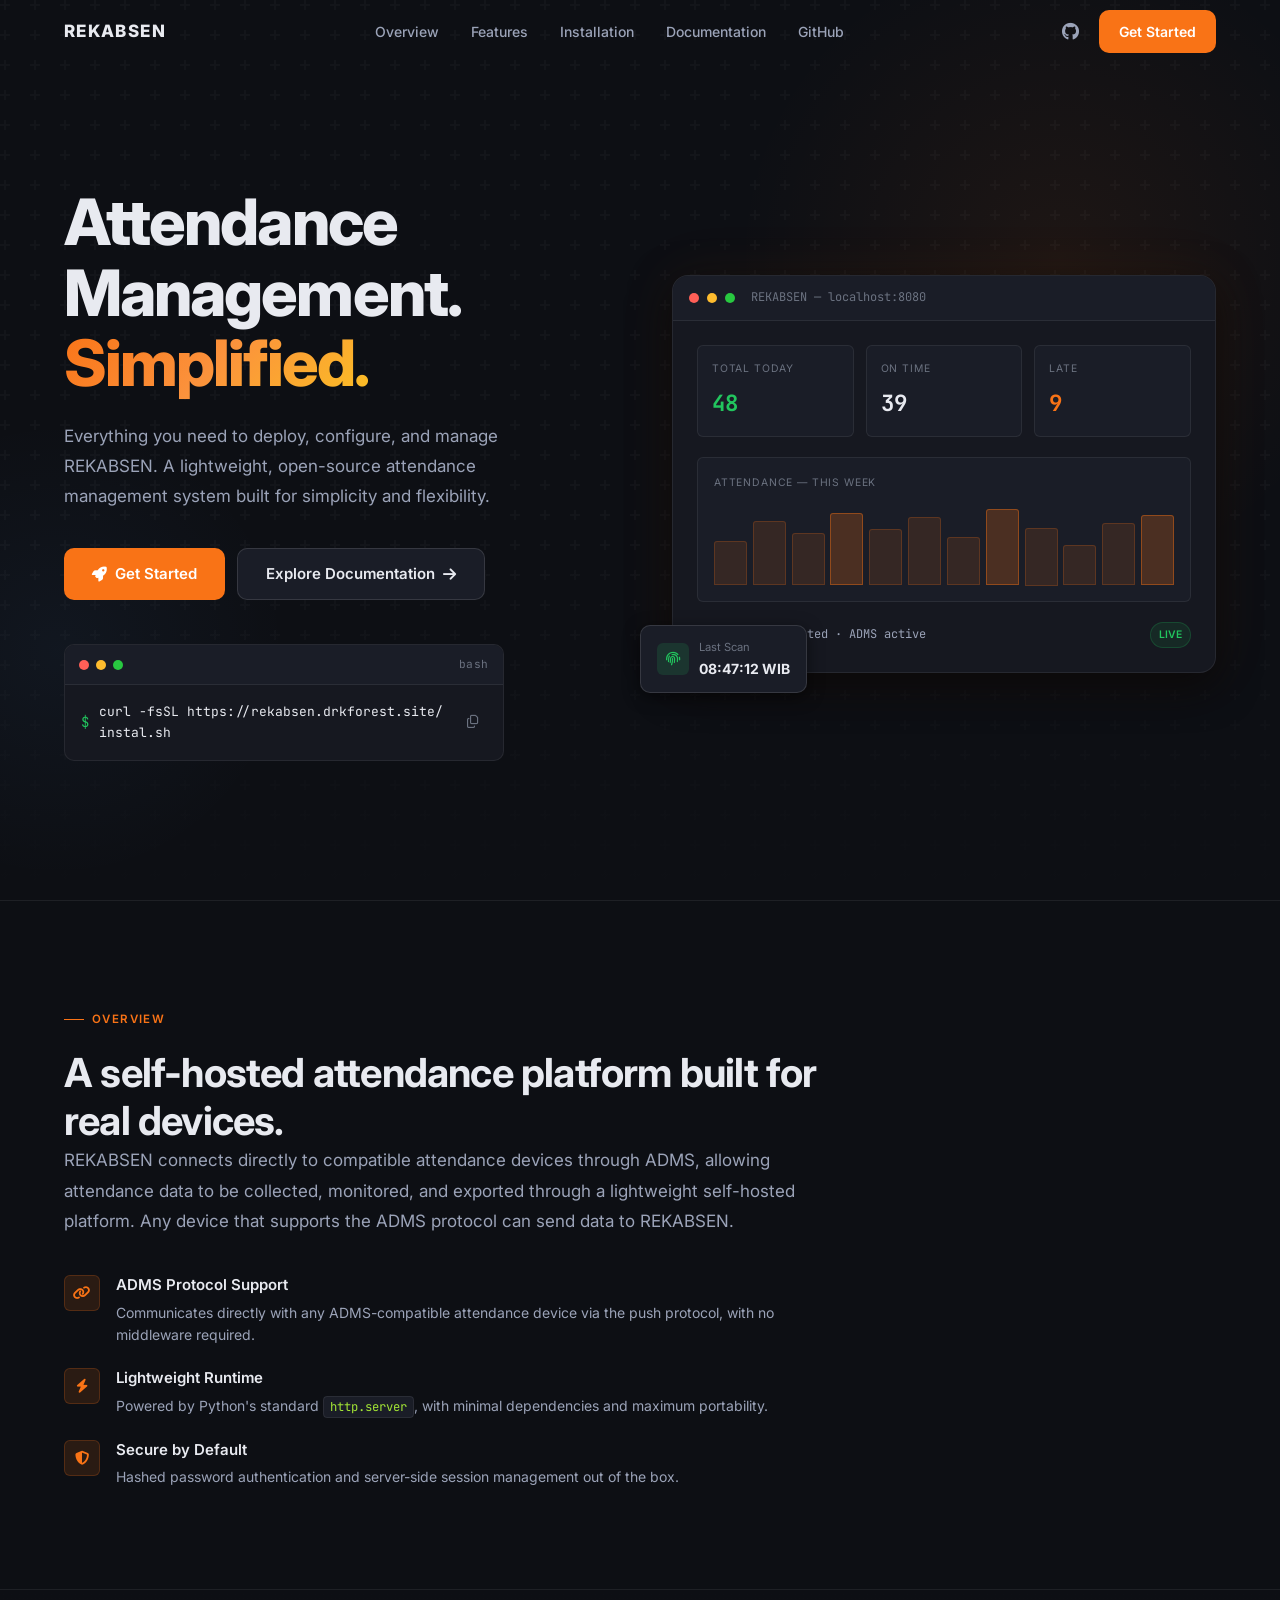
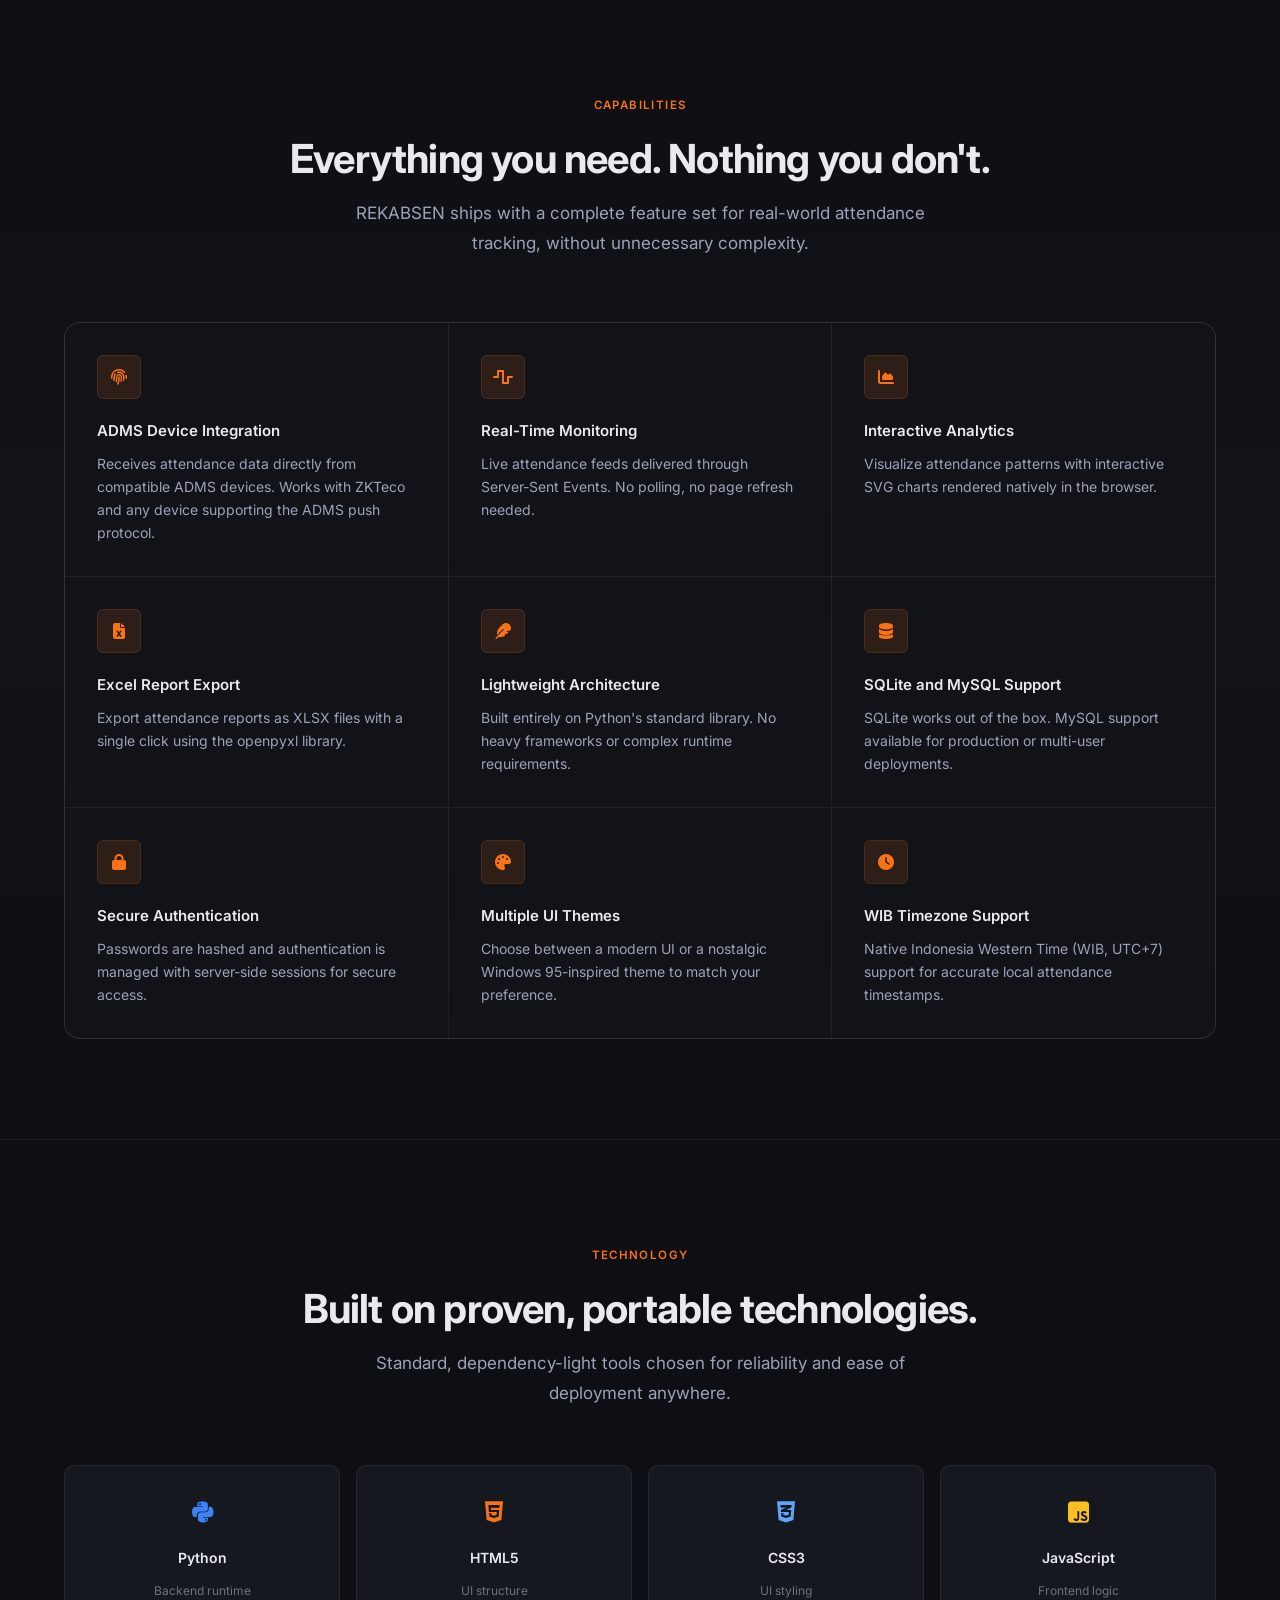
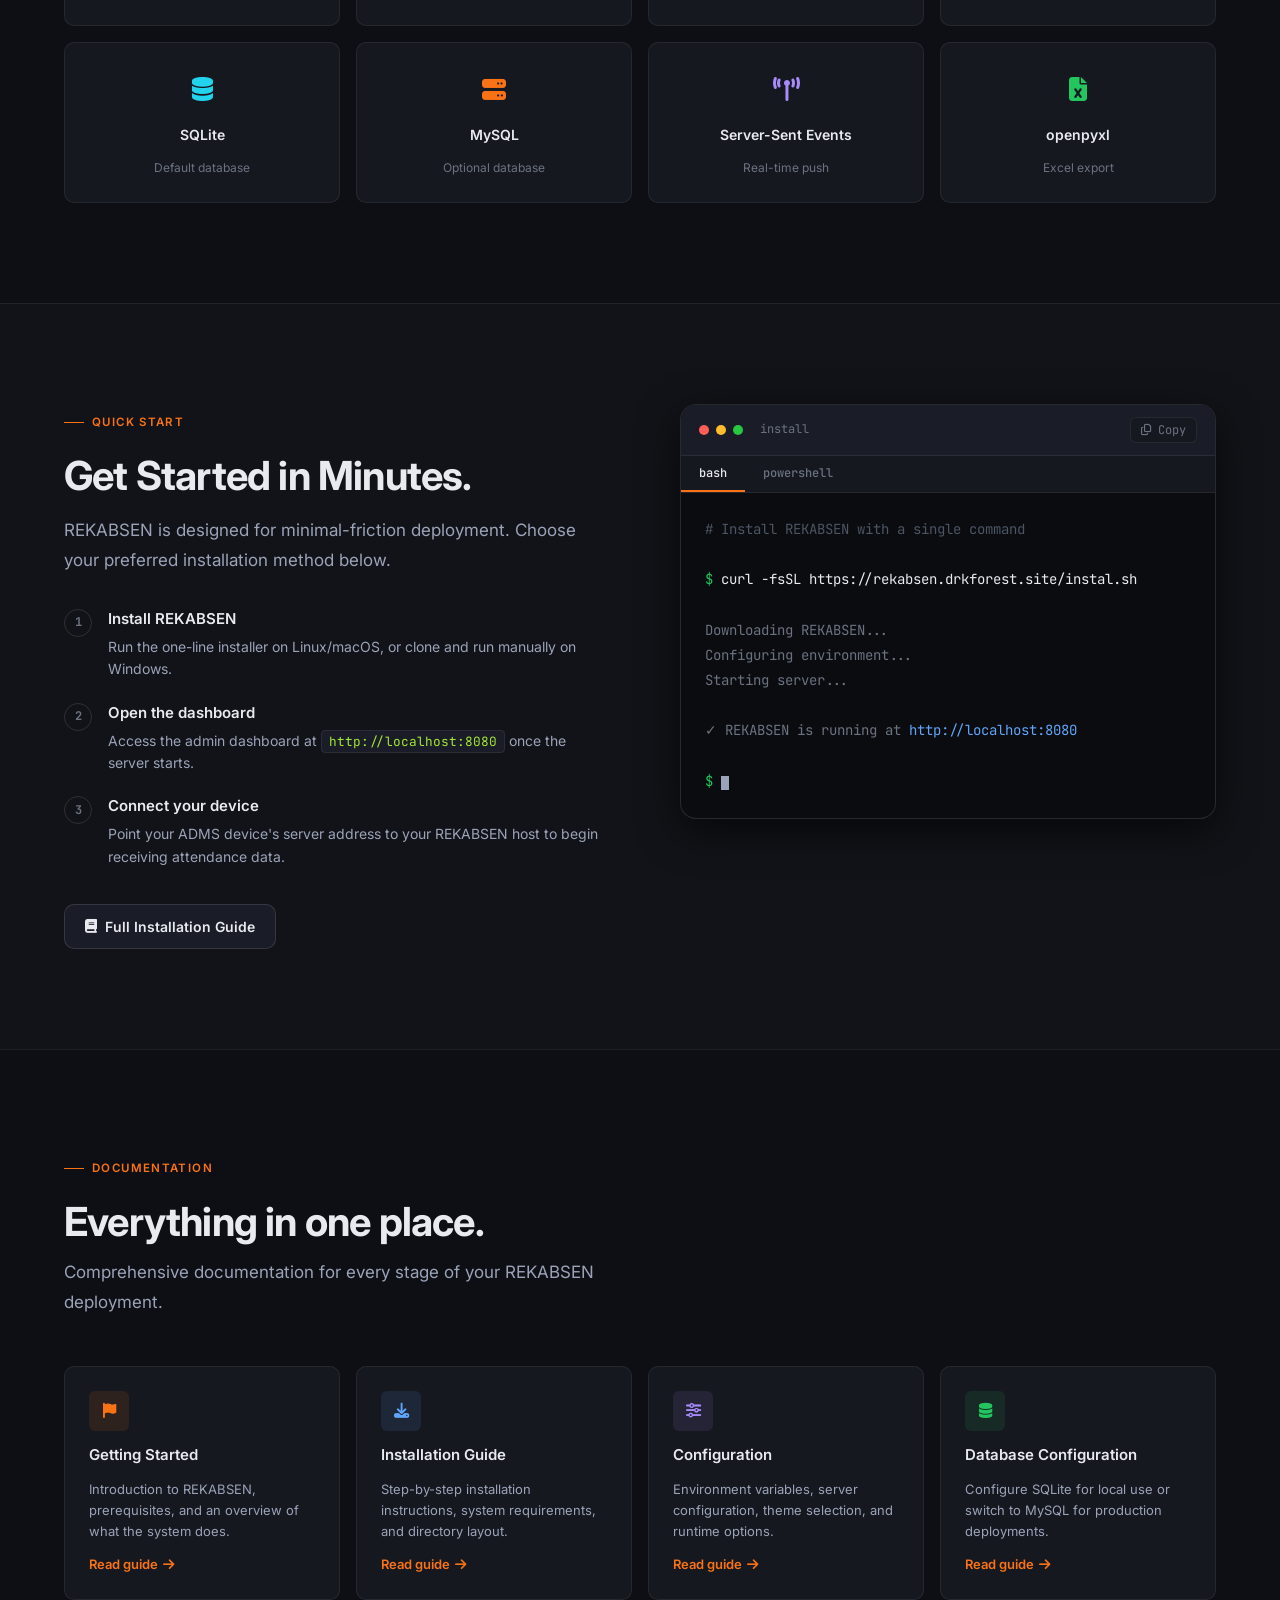
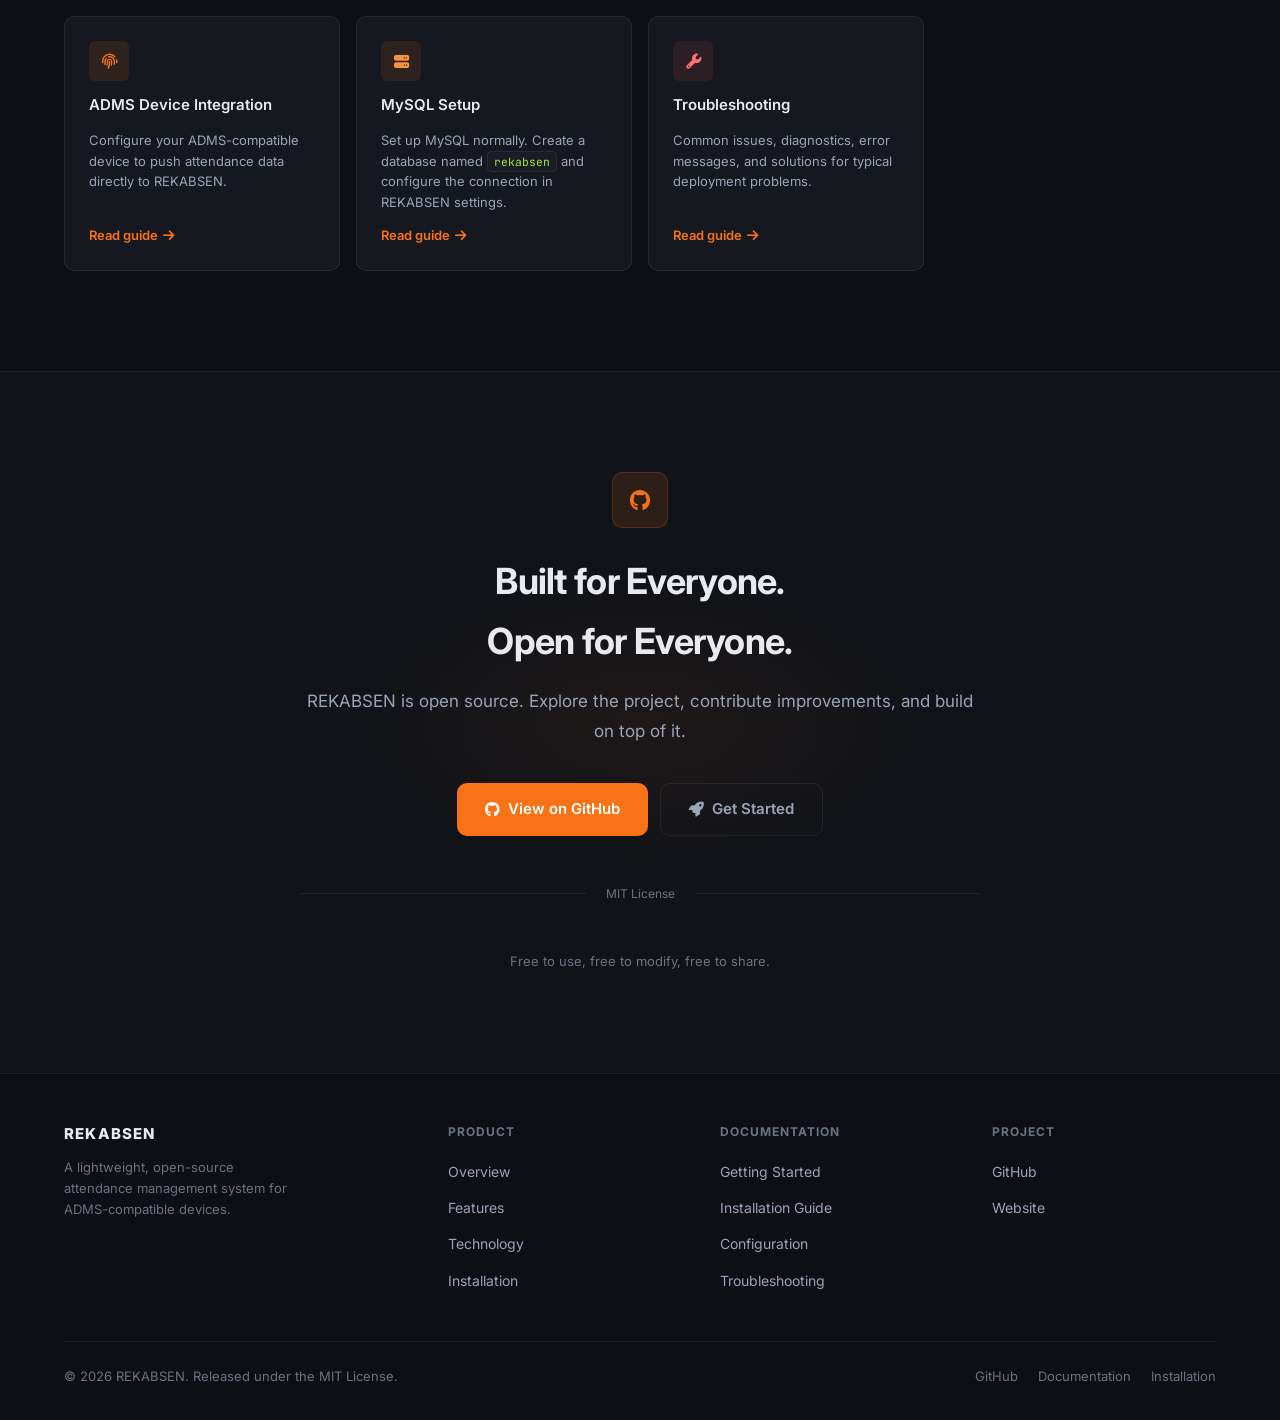
==== app/app.html @ 1266cd35 "Initial Commit Rekabsen web page" ====
<!DOCTYPE html>
<html lang="en" data-theme="dark">

<head>
  <meta charset="UTF-8" />
  <meta name="viewport" content="width=device-width, initial-scale=1.0" />
  <meta name="description"
    content="REKABSEN — A lightweight, open-source attendance management system for ADMS-compatible devices. Real-time monitoring, Excel export, and SQLite support." />
  <meta name="keywords" content="REKABSEN, attendance management, ZKTeco, ADMS, open source, fingerprint attendance" />
  <meta property="og:title" content="REKABSEN — Attendance Management. Simplified." />
  <meta property="og:description"
    content="A lightweight, open-source attendance management system for ADMS-compatible devices." />
  <meta property="og:type" content="website" />
  <title>REKABSEN — Attendance Management. Simplified.</title>

  <!-- Font Awesome -->
  <link rel="stylesheet" href="https://cdnjs.cloudflare.com/ajax/libs/font-awesome/6.7.2/css/all.min.css"
    crossorigin="anonymous" />

  <!-- Inter & JetBrains Mono fonts -->
  <link rel="preconnect" href="https://fonts.googleapis.com" />
  <link rel="preconnect" href="https://fonts.gstatic.com" crossorigin />
  <link
    href="https://fonts.googleapis.com/css2?family=Inter:wght@300;400;500;600;700;800;900&family=JetBrains+Mono:wght@400;500;600&display=swap"
    rel="stylesheet" />

  <!-- Stylesheet -->
  <link rel="stylesheet" href="css/style.css" />
</head>

<body>

  <!-- ============================================================
       NAVIGATION
       ============================================================ -->
  <nav class="nav" id="nav" role="navigation" aria-label="Main navigation">
    <div class="nav-inner">
      <a href="#" class="nav-brand" aria-label="REKABSEN Home">REKABSEN</a>

      <ul class="nav-links" role="list">
        <li><a class="nav-link" href="#overview">Overview</a></li>
        <li><a class="nav-link" href="#features">Features</a></li>
        <li><a class="nav-link" href="#installation">Installation</a></li>
        <li><a class="nav-link" href="#documentation">Documentation</a></li>
        <li><a class="nav-link" href="https://github.com/DrkF0rest/rekabsen-adms" target="_blank"
            rel="noopener noreferrer">GitHub</a></li>
      </ul>

      <div class="nav-actions">
        <a class="nav-github-icon" href="https://github.com/DrkF0rest/rekabsen-adms" target="_blank"
          rel="noopener noreferrer" aria-label="View on GitHub">
          <i class="fa-brands fa-github"></i>
        </a>
        <a href="#installation" class="btn btn-primary">Get Started</a>
        <button class="nav-toggle" id="navToggle" aria-label="Toggle menu" aria-expanded="false"
          aria-controls="navDrawer">
          <span></span><span></span><span></span>
        </button>
      </div>
    </div>
  </nav>

  <!-- Mobile drawer -->
  <div class="nav-drawer" id="navDrawer" role="dialog" aria-label="Mobile navigation">
    <a class="nav-link" href="#overview">Overview</a>
    <a class="nav-link" href="#features">Features</a>
    <a class="nav-link" href="#installation">Installation</a>
    <a class="nav-link" href="#documentation">Documentation</a>
    <a class="nav-link" href="https://github.com/DrkF0rest/rekabsen-adms" target="_blank"
      rel="noopener noreferrer">GitHub</a>
    <a href="#installation" class="btn btn-primary">Get Started</a>
  </div>

  <main>

    <!-- ============================================================
         HERO
         ============================================================ -->
    <section class="hero" id="hero" aria-labelledby="hero-title">
      <div class="hero-bg" aria-hidden="true"></div>
      <div class="hero-glow-1" aria-hidden="true"></div>
      <div class="hero-glow-2" aria-hidden="true"></div>

      <div class="hero-inner">
        <!-- Left: content -->
        <div class="hero-content">
          <h1 class="hero-title reveal" id="hero-title">
            Attendance Management.<br />
            <span>Simplified.</span>
          </h1>

          <p class="hero-desc reveal reveal-delay-1">
            Everything you need to deploy, configure, and manage REKABSEN.
            A lightweight, open-source attendance management system built for
            simplicity and flexibility.
          </p>

          <div class="hero-actions reveal reveal-delay-2">
            <a href="#installation" class="btn btn-primary btn-lg">
              <i class="fa-solid fa-rocket"></i>
              Get Started
            </a>
            <a href="#documentation" class="btn btn-secondary btn-lg">
              Explore Documentation
              <i class="fa-solid fa-arrow-right"></i>
            </a>
          </div>

          <div class="hero-terminal reveal reveal-delay-3" role="region" aria-label="Quick install command">
            <div class="hero-terminal-bar" aria-hidden="true">
              <span class="terminal-dot red"></span>
              <span class="terminal-dot amber"></span>
              <span class="terminal-dot green"></span>
              <span class="hero-terminal-label">bash</span>
            </div>
            <div class="hero-terminal-body">
              <span class="terminal-prompt" aria-hidden="true">$</span>
              <span class="terminal-cmd">curl -fsSL https://rekabsen.drkforest.site/instal.sh</span>
              <button class="terminal-copy-btn" id="heroCopyBtn" aria-label="Copy install command"
                data-copy="curl -fsSL https://rekabsen.drkforest.site/instal.sh">
                <i class="fa-regular fa-copy"></i>
              </button>
            </div>
          </div>
        </div>

        <!-- Right: mockup -->
        <div class="hero-visual reveal reveal-delay-2">
          <div class="hero-mockup" role="img" aria-label="REKABSEN dashboard preview">
            <div class="mockup-topbar">
              <span class="terminal-dot red"></span>
              <span class="terminal-dot amber"></span>
              <span class="terminal-dot green"></span>
              <span class="mockup-topbar-title">REKABSEN — localhost:8080</span>
            </div>
            <div class="mockup-body">
              <div class="mockup-stats">
                <div class="mockup-stat">
                  <div class="mockup-stat-label">Total Today</div>
                  <div class="mockup-stat-value green">48</div>
                </div>
                <div class="mockup-stat">
                  <div class="mockup-stat-label">On Time</div>
                  <div class="mockup-stat-value">39</div>
                </div>
                <div class="mockup-stat">
                  <div class="mockup-stat-label">Late</div>
                  <div class="mockup-stat-value amber">9</div>
                </div>
              </div>

              <div class="mockup-chart">
                <div class="mockup-chart-label">Attendance — This Week</div>
                <div class="mockup-bars" aria-hidden="true">
                  <div class="mockup-bar"></div>
                  <div class="mockup-bar"></div>
                  <div class="mockup-bar"></div>
                  <div class="mockup-bar"></div>
                  <div class="mockup-bar"></div>
                  <div class="mockup-bar"></div>
                  <div class="mockup-bar"></div>
                  <div class="mockup-bar"></div>
                  <div class="mockup-bar"></div>
                  <div class="mockup-bar"></div>
                  <div class="mockup-bar"></div>
                  <div class="mockup-bar"></div>
                </div>
              </div>

              <div class="mockup-status-row">
                <div class="mockup-status-dot" aria-hidden="true"></div>
                <span class="mockup-status-text">Device connected · ADMS active</span>
                <span class="mockup-status-badge">LIVE</span>
              </div>
            </div>
          </div>

          <!-- Floating card -->
          <div class="hero-floating-card" aria-hidden="true">
            <div class="floating-card-icon"><i class="fa-solid fa-fingerprint"></i></div>
            <div>
              <div class="floating-card-label">Last Scan</div>
              <div class="floating-card-value">08:47:12 WIB</div>
            </div>
          </div>
        </div>
      </div>
    </section>

    <!-- ============================================================
         OVERVIEW
         ============================================================ -->
    <section class="section-overview" id="overview" aria-labelledby="overview-heading">
      <div class="container">
        <div class="overview-inner">
          <div class="section-label reveal">Overview</div>
          <h2 class="section-heading reveal reveal-delay-1" id="overview-heading">
            A self-hosted attendance platform built for real devices.
          </h2>
          <p class="overview-desc reveal reveal-delay-2">
            REKABSEN connects directly to compatible attendance devices through ADMS,
            allowing attendance data to be collected, monitored, and exported through a
            lightweight self-hosted platform. Any device that supports the ADMS protocol
            can send data to REKABSEN.
          </p>

          <div class="overview-pillars">
            <div class="overview-pillar reveal reveal-delay-2">
              <div class="pillar-icon"><i class="fa-solid fa-link"></i></div>
              <div class="pillar-text">
                <h4>ADMS Protocol Support</h4>
                <p>Communicates directly with any ADMS-compatible attendance device via the push protocol, with no
                  middleware required.</p>
              </div>
            </div>
            <div class="overview-pillar reveal reveal-delay-3">
              <div class="pillar-icon"><i class="fa-solid fa-bolt"></i></div>
              <div class="pillar-text">
                <h4>Lightweight Runtime</h4>
                <p>Powered by Python's standard <code>http.server</code>, with minimal dependencies and maximum
                  portability.</p>
              </div>
            </div>
            <div class="overview-pillar reveal reveal-delay-4">
              <div class="pillar-icon"><i class="fa-solid fa-shield-halved"></i></div>
              <div class="pillar-text">
                <h4>Secure by Default</h4>
                <p>Hashed password authentication and server-side session management out of the box.</p>
              </div>
            </div>
          </div>
        </div>
      </div>
    </section>

    <!-- ============================================================
         FEATURES
         ============================================================ -->
    <section class="section-features" id="features" aria-labelledby="features-heading">
      <div class="container">
        <div class="features-header">
          <div class="section-label reveal">Capabilities</div>
          <h2 class="section-heading reveal reveal-delay-1" id="features-heading">
            Everything you need. Nothing you don't.
          </h2>
          <p class="section-desc reveal reveal-delay-2">
            REKABSEN ships with a complete feature set for real-world attendance tracking, without unnecessary
            complexity.
          </p>
        </div>

        <div class="features-grid reveal reveal-delay-2">
          <div class="feature-card">
            <div class="feature-icon"><i class="fa-solid fa-fingerprint"></i></div>
            <div class="feature-title">ADMS Device Integration</div>
            <div class="feature-desc">Receives attendance data directly from compatible ADMS devices. Works with ZKTeco
              and any device supporting the ADMS push protocol.</div>
          </div>

          <div class="feature-card">
            <div class="feature-icon"><i class="fa-solid fa-wave-square"></i></div>
            <div class="feature-title">Real-Time Monitoring</div>
            <div class="feature-desc">Live attendance feeds delivered through Server-Sent Events. No polling, no page
              refresh needed.</div>
          </div>

          <div class="feature-card">
            <div class="feature-icon"><i class="fa-solid fa-chart-area"></i></div>
            <div class="feature-title">Interactive Analytics</div>
            <div class="feature-desc">Visualize attendance patterns with interactive SVG charts rendered natively in the
              browser.</div>
          </div>

          <div class="feature-card">
            <div class="feature-icon"><i class="fa-solid fa-file-excel"></i></div>
            <div class="feature-title">Excel Report Export</div>
            <div class="feature-desc">Export attendance reports as XLSX files with a single click using the openpyxl
              library.</div>
          </div>

          <div class="feature-card">
            <div class="feature-icon"><i class="fa-solid fa-feather"></i></div>
            <div class="feature-title">Lightweight Architecture</div>
            <div class="feature-desc">Built entirely on Python's standard library. No heavy frameworks or complex
              runtime requirements.</div>
          </div>

          <div class="feature-card">
            <div class="feature-icon"><i class="fa-solid fa-database"></i></div>
            <div class="feature-title">SQLite and MySQL Support</div>
            <div class="feature-desc">SQLite works out of the box. MySQL support available for production or multi-user
              deployments.</div>
          </div>

          <div class="feature-card">
            <div class="feature-icon"><i class="fa-solid fa-lock"></i></div>
            <div class="feature-title">Secure Authentication</div>
            <div class="feature-desc">Passwords are hashed and authentication is managed with server-side sessions for
              secure access.</div>
          </div>

          <div class="feature-card">
            <div class="feature-icon"><i class="fa-solid fa-palette"></i></div>
            <div class="feature-title">Multiple UI Themes</div>
            <div class="feature-desc">Choose between a modern UI or a nostalgic Windows 95-inspired theme to match your
              preference.</div>
          </div>

          <div class="feature-card">
            <div class="feature-icon"><i class="fa-solid fa-clock"></i></div>
            <div class="feature-title">WIB Timezone Support</div>
            <div class="feature-desc">Native Indonesia Western Time (WIB, UTC+7) support for accurate local attendance
              timestamps.</div>
          </div>
        </div>
      </div>
    </section>

    <!-- ============================================================
         TECH STACK
         ============================================================ -->
    <section class="section-stack" id="stack" aria-labelledby="stack-heading">
      <div class="container">
        <div class="stack-header">
          <div class="section-label reveal">Technology</div>
          <h2 class="section-heading reveal reveal-delay-1" id="stack-heading">
            Built on proven, portable technologies.
          </h2>
          <p class="section-desc reveal reveal-delay-2" style="margin: 16px auto 0;">
            Standard, dependency-light tools chosen for reliability and ease of deployment anywhere.
          </p>
        </div>

        <div class="stack-grid">
          <div class="stack-item reveal">
            <div class="stack-icon icon-python"><i class="fa-brands fa-python"></i></div>
            <div class="stack-name">Python</div>
            <div class="stack-desc">Backend runtime</div>
          </div>
          <div class="stack-item reveal reveal-delay-1">
            <div class="stack-icon icon-html5"><i class="fa-brands fa-html5"></i></div>
            <div class="stack-name">HTML5</div>
            <div class="stack-desc">UI structure</div>
          </div>
          <div class="stack-item reveal reveal-delay-2">
            <div class="stack-icon icon-css3"><i class="fa-brands fa-css3-alt"></i></div>
            <div class="stack-name">CSS3</div>
            <div class="stack-desc">UI styling</div>
          </div>
          <div class="stack-item reveal reveal-delay-3">
            <div class="stack-icon icon-js"><i class="fa-brands fa-square-js"></i></div>
            <div class="stack-name">JavaScript</div>
            <div class="stack-desc">Frontend logic</div>
          </div>
          <div class="stack-item reveal">
            <div class="stack-icon icon-sqlite"><i class="fa-solid fa-database"></i></div>
            <div class="stack-name">SQLite</div>
            <div class="stack-desc">Default database</div>
          </div>
          <div class="stack-item reveal reveal-delay-1">
            <div class="stack-icon icon-mysql"><i class="fa-solid fa-server"></i></div>
            <div class="stack-name">MySQL</div>
            <div class="stack-desc">Optional database</div>
          </div>
          <div class="stack-item reveal reveal-delay-2">
            <div class="stack-icon icon-sse"><i class="fa-solid fa-tower-broadcast"></i></div>
            <div class="stack-name">Server-Sent Events</div>
            <div class="stack-desc">Real-time push</div>
          </div>
          <div class="stack-item reveal reveal-delay-3">
            <div class="stack-icon icon-openpyxl"><i class="fa-solid fa-file-excel"></i></div>
            <div class="stack-name">openpyxl</div>
            <div class="stack-desc">Excel export</div>
          </div>
        </div>
      </div>
    </section>

    <!-- ============================================================
         INSTALLATION
         ============================================================ -->
    <section class="section-install" id="installation" aria-labelledby="install-heading">
      <div class="container">
        <div class="install-inner">
          <div class="install-content">
            <div class="section-label reveal">Quick Start</div>
            <h2 class="section-heading reveal reveal-delay-1" id="install-heading">
              Get Started in Minutes.
            </h2>
            <p class="section-desc reveal reveal-delay-2" style="margin: 16px 0 0;">
              REKABSEN is designed for minimal-friction deployment. Choose your preferred installation method below.
            </p>

            <div class="install-steps">
              <div class="install-step reveal reveal-delay-2">
                <div class="step-num">1</div>
                <div class="step-text">
                  <h4>Install REKABSEN</h4>
                  <p>Run the one-line installer on Linux/macOS, or clone and run manually on Windows.</p>
                </div>
              </div>
              <div class="install-step reveal reveal-delay-3">
                <div class="step-num">2</div>
                <div class="step-text">
                  <h4>Open the dashboard</h4>
                  <p>Access the admin dashboard at <code>http://localhost:8080</code> once the server starts.</p>
                </div>
              </div>
              <div class="install-step reveal reveal-delay-4">
                <div class="step-num">3</div>
                <div class="step-text">
                  <h4>Connect your device</h4>
                  <p>Point your ADMS device's server address to your REKABSEN host to begin receiving attendance data.
                  </p>
                </div>
              </div>
            </div>

            <div style="margin-top: 36px;" class="reveal reveal-delay-4">
              <a href="#documentation" class="btn btn-secondary">
                <i class="fa-solid fa-book"></i>
                Full Installation Guide
              </a>
            </div>
          </div>

          <!-- Tabbed terminal panel -->
          <div class="install-terminal reveal reveal-delay-2" role="region" aria-label="Installation terminal">
            <div class="terminal-topbar">
              <span class="terminal-dot red"></span>
              <span class="terminal-dot amber"></span>
              <span class="terminal-dot green"></span>
              <span class="terminal-topbar-title">install</span>
              <button class="terminal-copy-action" id="installCopyBtn" aria-label="Copy install command">
                <i class="fa-regular fa-copy"></i>
                <span>Copy</span>
              </button>
            </div>

            <div class="terminal-tabs" role="tablist" aria-label="Installation method">
              <button class="terminal-tab active" role="tab" aria-selected="true" data-tab="bash">bash</button>
              <button class="terminal-tab" role="tab" aria-selected="false" data-tab="powershell">powershell</button>
            </div>

            <!-- bash panel -->
            <div class="terminal-panel active" id="panel-bash" role="tabpanel"
              data-copy="curl -fsSL https://rekabsen.drkforest.site/instal.sh">
              <div class="terminal-content">
                <div><span class="t-comment"># Install REKABSEN with a single command</span></div>
                <div>&nbsp;</div>
                <div><span class="t-prompt">$</span> <span class="t-cmd">curl -fsSL
                    https://rekabsen.drkforest.site/instal.sh</span></div>
                <div>&nbsp;</div>
                <div><span class="t-output">Downloading REKABSEN...</span></div>
                <div><span class="t-output">Configuring environment...</span></div>
                <div><span class="t-output">Starting server...</span></div>
                <div>&nbsp;</div>
                <div><span class="t-output">✓ REKABSEN is running at </span><span
                    class="t-url">http://localhost:8080</span></div>
                <div>&nbsp;</div>
                <div><span class="t-prompt">$</span> <span class="t-cursor"></span></div>
              </div>
            </div>

            <!-- powershell panel -->
            <div class="terminal-panel" id="panel-powershell" role="tabpanel"
              data-copy="git clone https://github.com/DrkF0rest/rekabsen-adms.git&#10;cd rekabsen-adms&#10;python -m pip install -r requirements.txt &amp;&amp; python -m rekabsen">
              <div class="terminal-content">
                <div><span class="t-comment"># Clone the repository</span></div>
                <div>&nbsp;</div>
                <div><span class="t-ps-prompt">PS&gt;</span> <span class="t-cmd">git clone
                    https://github.com/DrkF0rest/rekabsen-adms.git</span></div>
                <div><span class="t-ps-prompt">PS&gt;</span> <span class="t-cmd">cd rekabsen-adms</span></div>
                <div>&nbsp;</div>
                <div><span class="t-comment"># Install dependencies and run</span></div>
                <div>&nbsp;</div>
                <div><span class="t-ps-prompt">PS&gt;</span> <span class="t-cmd">python -m pip install -r
                    requirements.txt &amp;&amp; python -m rekabsen</span></div>
                <div>&nbsp;</div>
                <div><span class="t-output">✓ REKABSEN is running at </span><span
                    class="t-url">http://localhost:8080</span></div>
                <div>&nbsp;</div>
                <div><span class="t-ps-prompt">PS&gt;</span> <span class="t-cursor"></span></div>
              </div>
            </div>
          </div>
        </div>
      </div>
    </section>

    <!-- ============================================================
         DOCUMENTATION
         ============================================================ -->
    <section class="section-docs" id="documentation" aria-labelledby="docs-heading">
      <div class="container">
        <div class="docs-header">
          <div class="section-label reveal">Documentation</div>
          <h2 class="section-heading reveal reveal-delay-1" id="docs-heading">
            Everything in one place.
          </h2>
          <p class="section-desc reveal reveal-delay-2" style="margin-top: 12px;">
            Comprehensive documentation for every stage of your REKABSEN deployment.
          </p>
        </div>

        <div class="docs-grid">
          <div class="doc-card reveal">
            <div class="doc-card-icon" style="background: rgba(249,115,22,0.1); color: var(--color-accent);">
              <i class="fa-solid fa-flag"></i>
            </div>
            <div class="doc-card-title">Getting Started</div>
            <div class="doc-card-desc">Introduction to REKABSEN, prerequisites, and an overview of what the system does.
            </div>
            <div class="doc-card-link">Read guide <i class="fa-solid fa-arrow-right"></i></div>
          </div>

          <div class="doc-card reveal reveal-delay-1">
            <div class="doc-card-icon" style="background: rgba(96,165,250,0.1); color: var(--color-blue);">
              <i class="fa-solid fa-download"></i>
            </div>
            <div class="doc-card-title">Installation Guide</div>
            <div class="doc-card-desc">Step-by-step installation instructions, system requirements, and directory
              layout.</div>
            <div class="doc-card-link">Read guide <i class="fa-solid fa-arrow-right"></i></div>
          </div>

          <div class="doc-card reveal reveal-delay-2">
            <div class="doc-card-icon" style="background: rgba(167,139,250,0.1); color: var(--color-purple);">
              <i class="fa-solid fa-sliders"></i>
            </div>
            <div class="doc-card-title">Configuration</div>
            <div class="doc-card-desc">Environment variables, server configuration, theme selection, and runtime
              options.</div>
            <div class="doc-card-link">Read guide <i class="fa-solid fa-arrow-right"></i></div>
          </div>

          <div class="doc-card reveal reveal-delay-3">
            <div class="doc-card-icon" style="background: rgba(34,197,94,0.1); color: var(--color-green);">
              <i class="fa-solid fa-database"></i>
            </div>
            <div class="doc-card-title">Database Configuration</div>
            <div class="doc-card-desc">Configure SQLite for local use or switch to MySQL for production deployments.
            </div>
            <div class="doc-card-link">Read guide <i class="fa-solid fa-arrow-right"></i></div>
          </div>

          <div class="doc-card reveal">
            <div class="doc-card-icon" style="background: rgba(249,115,22,0.1); color: var(--color-accent);">
              <i class="fa-solid fa-fingerprint"></i>
            </div>
            <div class="doc-card-title">ADMS Device Integration</div>
            <div class="doc-card-desc">Configure your ADMS-compatible device to push attendance data directly to
              REKABSEN.</div>
            <div class="doc-card-link">Read guide <i class="fa-solid fa-arrow-right"></i></div>
          </div>

          <div class="doc-card reveal reveal-delay-1">
            <div class="doc-card-icon" style="background: rgba(249,115,22,0.1); color: #fb923c;">
              <i class="fa-solid fa-server"></i>
            </div>
            <div class="doc-card-title">MySQL Setup</div>
            <div class="doc-card-desc">Set up MySQL normally. Create a database named <code>rekabsen</code> and
              configure the connection in REKABSEN settings.</div>
            <div class="doc-card-link">Read guide <i class="fa-solid fa-arrow-right"></i></div>
          </div>

          <div class="doc-card reveal reveal-delay-2">
            <div class="doc-card-icon" style="background: rgba(239,68,68,0.1); color: #f87171;">
              <i class="fa-solid fa-wrench"></i>
            </div>
            <div class="doc-card-title">Troubleshooting</div>
            <div class="doc-card-desc">Common issues, diagnostics, error messages, and solutions for typical deployment
              problems.</div>
            <div class="doc-card-link">Read guide <i class="fa-solid fa-arrow-right"></i></div>
          </div>
        </div>
      </div>
    </section>

    <!-- ============================================================
         OPEN SOURCE
         ============================================================ -->
    <section class="section-oss" id="opensource" aria-labelledby="oss-heading">
      <div class="oss-bg-glow" aria-hidden="true"></div>
      <div class="container">
        <div class="oss-inner">
          <div class="oss-icon reveal"><i class="fa-brands fa-github"></i></div>
          <h2 class="oss-title reveal reveal-delay-1" id="oss-heading">
            Built for Everyone.<br />Open for Everyone.
          </h2>
          <p class="oss-desc reveal reveal-delay-2">
            REKABSEN is open source. Explore the project, contribute improvements, and build on top of it.
          </p>

          <div class="oss-actions reveal reveal-delay-3">
            <a href="https://github.com/DrkF0rest/rekabsen-adms" target="_blank" rel="noopener noreferrer"
              class="btn btn-primary btn-lg">
              <i class="fa-brands fa-github"></i>
              View on GitHub
            </a>
            <a href="#installation" class="btn btn-ghost btn-lg">
              <i class="fa-solid fa-rocket"></i>
              Get Started
            </a>
          </div>

          <div class="oss-divider reveal reveal-delay-4">
            <span>MIT License</span>
          </div>

          <p class="reveal reveal-delay-4" style="font-size: 0.8125rem; color: var(--color-text-3);">
            Free to use, free to modify, free to share.
          </p>
        </div>
      </div>
    </section>

  </main>

  <!-- ============================================================
       FOOTER
       ============================================================ -->
  <footer class="footer" role="contentinfo">
    <div class="container">
      <div class="footer-inner">
        <div>
          <div class="footer-brand-name">REKABSEN</div>
          <p class="footer-brand-desc">
            A lightweight, open-source attendance management system for ADMS-compatible devices.
          </p>
        </div>

        <div>
          <div class="footer-col-title">Product</div>
          <ul class="footer-links" role="list">
            <li><a class="footer-link" href="#overview">Overview</a></li>
            <li><a class="footer-link" href="#features">Features</a></li>
            <li><a class="footer-link" href="#stack">Technology</a></li>
            <li><a class="footer-link" href="#installation">Installation</a></li>
          </ul>
        </div>

        <div>
          <div class="footer-col-title">Documentation</div>
          <ul class="footer-links" role="list">
            <li><a class="footer-link" href="#documentation">Getting Started</a></li>
            <li><a class="footer-link" href="#documentation">Installation Guide</a></li>
            <li><a class="footer-link" href="#documentation">Configuration</a></li>
            <li><a class="footer-link" href="#documentation">Troubleshooting</a></li>
          </ul>
        </div>

        <div>
          <div class="footer-col-title">Project</div>
          <ul class="footer-links" role="list">
            <li>
              <a class="footer-link" href="https://github.com/DrkF0rest/rekabsen-adms" target="_blank"
                rel="noopener noreferrer">GitHub</a>
            </li>
            <li>
              <a class="footer-link" href="https://rekabsen.drkforest.site/" target="_blank"
                rel="noopener noreferrer">Website</a>
            </li>
          </ul>
        </div>
      </div>

      <div class="footer-bottom">
        <p class="footer-copy">
          &copy; <span id="footerYear"></span> REKABSEN. Released under the MIT License.
        </p>
        <div class="footer-links-row">
          <a href="https://github.com/DrkF0rest/rekabsen-adms" target="_blank" rel="noopener noreferrer">GitHub</a>
          <a href="#documentation">Documentation</a>
          <a href="#installation">Installation</a>
        </div>
      </div>
    </div>
  </footer>

  <!-- Toast notification -->
  <div class="toast" id="toast" role="status" aria-live="polite">
    <i class="fa-solid fa-check-circle"></i>
    <span id="toastMsg">Copied to clipboard</span>
  </div>

  <!-- Scripts -->
  <script src="js/script.js"></script>
</body>

</html>
---- app/css/style.css ----
/* ============================================================
   REKABSEN — Landing Page Styles
   File: /app/css/style.css
   ============================================================ */

/* ============================================================
   DESIGN TOKENS & CUSTOM PROPERTIES
   ============================================================ */
:root {
  --color-bg: #0d0f14;
  --color-bg-2: #111318;
  --color-bg-3: #161820;
  --color-surface: #1a1d27;
  --color-surface-2: #1f2233;
  --color-border: rgba(255, 255, 255, 0.07);
  --color-border-2: rgba(255, 255, 255, 0.12);

  --color-accent: #f97316;
  --color-accent-2: #fb923c;
  --color-accent-dim: rgba(249, 115, 22, 0.12);
  --color-accent-glow: rgba(249, 115, 22, 0.25);

  --color-text: #e8eaf0;
  --color-text-2: #9ba3b8;
  --color-text-3: #6b7280;
  --color-text-code: #a3e635;

  --color-green: #22c55e;
  --color-blue: #60a5fa;
  --color-purple: #a78bfa;

  --font-sans: 'Inter', system-ui, -apple-system, sans-serif;
  --font-mono: 'JetBrains Mono', 'Fira Code', monospace;

  --radius-sm: 6px;
  --radius-md: 10px;
  --radius-lg: 16px;
  --radius-xl: 24px;

  --shadow-sm: 0 1px 3px rgba(0, 0, 0, 0.4);
  --shadow-md: 0 4px 16px rgba(0, 0, 0, 0.5);
  --shadow-lg: 0 12px 40px rgba(0, 0, 0, 0.6);
  --shadow-accent: 0 0 40px rgba(249, 115, 22, 0.15);

  --transition: 0.2s ease;
  --transition-slow: 0.4s ease;

  --max-width: 1200px;
  --nav-height: 64px;
}

/* ============================================================
   RESET & BASE
   ============================================================ */
*,
*::before,
*::after {
  box-sizing: border-box;
  margin: 0;
  padding: 0;
}

html {
  scroll-behavior: smooth;
  font-size: 16px;
  -webkit-text-size-adjust: 100%;
}

@media (prefers-reduced-motion: reduce) {

  *,
  *::before,
  *::after {
    animation-duration: 0.01ms !important;
    transition-duration: 0.01ms !important;
  }

  html {
    scroll-behavior: auto;
  }
}

body {
  font-family: var(--font-sans);
  background-color: var(--color-bg);
  color: var(--color-text);
  line-height: 1.65;
  overflow-x: hidden;
  -webkit-font-smoothing: antialiased;
  -moz-osx-font-smoothing: grayscale;
}

a {
  color: inherit;
  text-decoration: none;
}

img {
  max-width: 100%;
  display: block;
}

button {
  cursor: pointer;
  border: none;
  background: none;
  font-family: inherit;
}

ul,
ol {
  list-style: none;
}

::selection {
  background: var(--color-accent-dim);
  color: var(--color-accent-2);
}

::-webkit-scrollbar {
  width: 6px;
}

::-webkit-scrollbar-track {
  background: var(--color-bg-2);
}

::-webkit-scrollbar-thumb {
  background: var(--color-surface-2);
  border-radius: 3px;
}

::-webkit-scrollbar-thumb:hover {
  background: var(--color-border-2);
}

/* ============================================================
   UTILITY
   ============================================================ */
.container {
  max-width: var(--max-width);
  margin: 0 auto;
  padding: 0 24px;
}

.section-label {
  display: inline-flex;
  align-items: center;
  gap: 8px;
  font-size: 0.72rem;
  font-weight: 600;
  letter-spacing: 0.12em;
  text-transform: uppercase;
  color: var(--color-accent);
  margin-bottom: 20px;
}

.section-label::before {
  content: '';
  width: 20px;
  height: 1px;
  background: var(--color-accent);
}

.section-heading {
  font-size: clamp(1.75rem, 3.5vw, 2.5rem);
  font-weight: 700;
  letter-spacing: -0.02em;
  line-height: 1.2;
  color: var(--color-text);
}

.section-desc {
  color: var(--color-text-2);
  font-size: 1.0625rem;
  line-height: 1.75;
  max-width: 600px;
}

/* Reveal animation */
.reveal {
  opacity: 0;
  transform: translateY(28px);
  transition: opacity 0.6s ease, transform 0.6s ease;
}

.reveal.visible {
  opacity: 1;
  transform: translateY(0);
}

.reveal-delay-1 {
  transition-delay: 0.1s;
}

.reveal-delay-2 {
  transition-delay: 0.2s;
}

.reveal-delay-3 {
  transition-delay: 0.3s;
}

.reveal-delay-4 {
  transition-delay: 0.4s;
}

.reveal-delay-5 {
  transition-delay: 0.5s;
}

/* ============================================================
   BUTTONS
   ============================================================ */
.btn {
  display: inline-flex;
  align-items: center;
  gap: 8px;
  padding: 10px 20px;
  border-radius: var(--radius-md);
  font-size: 0.875rem;
  font-weight: 600;
  transition: all var(--transition);
  white-space: nowrap;
}

.btn-primary {
  background: var(--color-accent);
  color: #fff;
}

.btn-primary:hover {
  background: var(--color-accent-2);
  box-shadow: 0 0 24px var(--color-accent-glow);
  transform: translateY(-1px);
}

.btn-secondary {
  background: var(--color-surface);
  color: var(--color-text);
  border: 1px solid var(--color-border-2);
}

.btn-secondary:hover {
  background: var(--color-surface-2);
  border-color: var(--color-accent);
  color: var(--color-accent);
}

.btn-ghost {
  color: var(--color-text-2);
  border: 1px solid var(--color-border);
  background: transparent;
}

.btn-ghost:hover {
  color: var(--color-text);
  border-color: var(--color-border-2);
  background: var(--color-surface);
}

.btn-lg {
  padding: 13px 28px;
  font-size: 0.9375rem;
  border-radius: var(--radius-md);
}

/* ============================================================
   NAVIGATION
   ============================================================ */
.nav {
  position: fixed;
  top: 0;
  left: 0;
  right: 0;
  z-index: 100;
  height: var(--nav-height);
  display: flex;
  align-items: center;
  border-bottom: 1px solid transparent;
  transition: background var(--transition-slow), border-color var(--transition-slow), backdrop-filter var(--transition-slow);
}

.nav.scrolled {
  background: rgba(13, 15, 20, 0.85);
  backdrop-filter: blur(16px);
  -webkit-backdrop-filter: blur(16px);
  border-bottom-color: var(--color-border);
}

.nav-inner {
  max-width: var(--max-width);
  margin: 0 auto;
  padding: 0 24px;
  width: 100%;
  display: flex;
  align-items: center;
  justify-content: space-between;
  gap: 32px;
}

.nav-brand {
  font-size: 1.0625rem;
  font-weight: 800;
  letter-spacing: 0.08em;
  color: var(--color-text);
  display: flex;
  align-items: center;
  flex-shrink: 0;
}

.nav-links {
  display: flex;
  align-items: center;
  gap: 4px;
}

.nav-link {
  padding: 6px 14px;
  font-size: 0.875rem;
  font-weight: 500;
  color: var(--color-text-2);
  border-radius: var(--radius-sm);
  transition: color var(--transition), background var(--transition);
}

.nav-link:hover,
.nav-link.active {
  color: var(--color-text);
  background: var(--color-surface);
}

.nav-actions {
  display: flex;
  align-items: center;
  gap: 10px;
  flex-shrink: 0;
}

.nav-github-icon {
  width: 36px;
  height: 36px;
  display: flex;
  align-items: center;
  justify-content: center;
  border-radius: var(--radius-sm);
  color: var(--color-text-2);
  transition: color var(--transition), background var(--transition);
  font-size: 1.1rem;
}

.nav-github-icon:hover {
  color: var(--color-text);
  background: var(--color-surface);
}

.nav-toggle {
  display: none;
  flex-direction: column;
  gap: 5px;
  width: 36px;
  height: 36px;
  align-items: center;
  justify-content: center;
  border-radius: var(--radius-sm);
  color: var(--color-text-2);
  transition: background var(--transition);
}

.nav-toggle:hover {
  background: var(--color-surface);
  color: var(--color-text);
}

.nav-toggle span {
  display: block;
  width: 20px;
  height: 1.5px;
  background: currentColor;
  transition: transform var(--transition), opacity var(--transition);
  transform-origin: center;
}

.nav-toggle.open span:nth-child(1) {
  transform: translateY(6.5px) rotate(45deg);
}

.nav-toggle.open span:nth-child(2) {
  opacity: 0;
  transform: scaleX(0);
}

.nav-toggle.open span:nth-child(3) {
  transform: translateY(-6.5px) rotate(-45deg);
}

.nav-drawer {
  position: fixed;
  top: var(--nav-height);
  left: 0;
  right: 0;
  background: var(--color-bg-2);
  border-bottom: 1px solid var(--color-border);
  padding: 16px 24px 24px;
  display: flex;
  flex-direction: column;
  gap: 4px;
  z-index: 99;
  transform: translateY(-8px);
  opacity: 0;
  pointer-events: none;
  transition: opacity var(--transition), transform var(--transition);
}

.nav-drawer.open {
  transform: translateY(0);
  opacity: 1;
  pointer-events: all;
}

.nav-drawer .nav-link {
  padding: 10px 14px;
  font-size: 0.9375rem;
}

.nav-drawer .btn-primary {
  width: 100%;
  justify-content: center;
  margin-top: 8px;
}

/* ============================================================
   HERO SECTION
   ============================================================ */
.hero {
  position: relative;
  min-height: 100vh;
  display: flex;
  align-items: center;
  padding: calc(var(--nav-height) + 64px) 0 80px;
  overflow: hidden;
}

.hero-bg {
  position: absolute;
  inset: 0;
  background-image:
    linear-gradient(to bottom, transparent 60%, var(--color-bg) 100%),
    url("data:image/svg+xml,%3Csvg width='60' height='60' viewBox='0 0 60 60' xmlns='http://www.w3.org/2000/svg'%3E%3Cg fill='none' fill-rule='evenodd'%3E%3Cg fill='%23ffffff' fill-opacity='0.025'%3E%3Cpath d='M36 34v-4h-2v4h-4v2h4v4h2v-4h4v-2h-4zm0-30V0h-2v4h-4v2h4v4h2V6h4V4h-4zM6 34v-4H4v4H0v2h4v4h2v-4h4v-2H6zM6 4V0H4v4H0v2h4v4h2V6h4V4H6z'/%3E%3C/g%3E%3C/g%3E%3C/svg%3E");
  pointer-events: none;
}

.hero-glow-1 {
  position: absolute;
  top: -10%;
  right: -10%;
  width: 700px;
  height: 700px;
  background: radial-gradient(circle, rgba(249, 115, 22, 0.07) 0%, transparent 65%);
  pointer-events: none;
  animation: float-glow 8s ease-in-out infinite;
}

.hero-glow-2 {
  position: absolute;
  bottom: 0;
  left: -15%;
  width: 500px;
  height: 500px;
  background: radial-gradient(circle, rgba(96, 165, 250, 0.05) 0%, transparent 65%);
  pointer-events: none;
  animation: float-glow 10s ease-in-out infinite reverse;
}

@keyframes float-glow {

  0%,
  100% {
    transform: translate(0, 0);
  }

  50% {
    transform: translate(20px, -20px);
  }
}

.hero-inner {
  position: relative;
  z-index: 1;
  max-width: var(--max-width);
  margin: 0 auto;
  padding: 0 24px;
  display: grid;
  grid-template-columns: 1fr 1fr;
  gap: 64px;
  align-items: center;
}

.hero-title {
  font-size: clamp(2.5rem, 6vw, 4rem);
  font-weight: 800;
  letter-spacing: -0.03em;
  line-height: 1.1;
  margin-bottom: 24px;
  color: var(--color-text);
}

.hero-title span {
  background: linear-gradient(135deg, var(--color-accent) 0%, var(--color-accent-2) 50%, #fbbf24 100%);
  -webkit-background-clip: text;
  -webkit-text-fill-color: transparent;
  background-clip: text;
}

.hero-desc {
  font-size: 1.0625rem;
  color: var(--color-text-2);
  line-height: 1.75;
  margin-bottom: 36px;
  max-width: 520px;
}

.hero-actions {
  display: flex;
  flex-wrap: wrap;
  gap: 12px;
  margin-bottom: 44px;
}

/* Mini terminal in hero */
.hero-terminal {
  background: var(--color-bg-3);
  border: 1px solid var(--color-border);
  border-radius: var(--radius-md);
  overflow: hidden;
  max-width: 440px;
}

.hero-terminal-bar {
  display: flex;
  align-items: center;
  gap: 7px;
  padding: 10px 14px;
  background: var(--color-surface);
  border-bottom: 1px solid var(--color-border);
}

.terminal-dot {
  width: 10px;
  height: 10px;
  border-radius: 50%;
}

.terminal-dot.red {
  background: #ff5f57;
}

.terminal-dot.amber {
  background: #febc2e;
}

.terminal-dot.green {
  background: #28c840;
}

.hero-terminal-label {
  margin-left: auto;
  font-size: 0.7rem;
  font-family: var(--font-mono);
  color: var(--color-text-3);
  letter-spacing: 0.05em;
}

.hero-terminal-body {
  padding: 16px;
  display: flex;
  align-items: center;
  gap: 10px;
}

.terminal-prompt {
  color: var(--color-green);
  font-family: var(--font-mono);
  font-size: 0.875rem;
  flex-shrink: 0;
}

.terminal-cmd {
  font-family: var(--font-mono);
  font-size: 0.8125rem;
  color: var(--color-text);
  flex: 1;
  word-break: break-all;
}

.terminal-copy-btn {
  flex-shrink: 0;
  width: 30px;
  height: 30px;
  display: flex;
  align-items: center;
  justify-content: center;
  border-radius: var(--radius-sm);
  color: var(--color-text-3);
  transition: color var(--transition), background var(--transition);
  font-size: 0.8rem;
}

.terminal-copy-btn:hover {
  color: var(--color-text);
  background: var(--color-surface-2);
}

.terminal-copy-btn.copied {
  color: var(--color-green);
}

/* Hero mockup */
.hero-visual {
  position: relative;
}

.hero-mockup {
  background: var(--color-bg-3);
  border: 1px solid var(--color-border);
  border-radius: var(--radius-lg);
  overflow: hidden;
  box-shadow: var(--shadow-lg), 0 0 60px rgba(249, 115, 22, 0.08);
}

.mockup-topbar {
  display: flex;
  align-items: center;
  gap: 8px;
  padding: 12px 16px;
  background: var(--color-surface);
  border-bottom: 1px solid var(--color-border);
}

.mockup-topbar-title {
  margin-left: 8px;
  font-size: 0.75rem;
  font-family: var(--font-mono);
  color: var(--color-text-3);
}

.mockup-body {
  padding: 24px;
  display: flex;
  flex-direction: column;
  gap: 20px;
}

.mockup-stats {
  display: grid;
  grid-template-columns: repeat(3, 1fr);
  gap: 12px;
}

.mockup-stat {
  background: var(--color-surface);
  border: 1px solid var(--color-border);
  border-radius: var(--radius-sm);
  padding: 14px;
}

.mockup-stat-label {
  font-size: 0.65rem;
  color: var(--color-text-3);
  text-transform: uppercase;
  letter-spacing: 0.08em;
  margin-bottom: 8px;
}

.mockup-stat-value {
  font-size: 1.4rem;
  font-weight: 700;
  font-family: var(--font-mono);
  color: var(--color-text);
}

.mockup-stat-value.green {
  color: var(--color-green);
}

.mockup-stat-value.amber {
  color: var(--color-accent);
}

.mockup-chart {
  background: var(--color-surface);
  border: 1px solid var(--color-border);
  border-radius: var(--radius-sm);
  padding: 16px;
}

.mockup-chart-label {
  font-size: 0.65rem;
  color: var(--color-text-3);
  text-transform: uppercase;
  letter-spacing: 0.08em;
  margin-bottom: 14px;
}

.mockup-bars {
  display: flex;
  align-items: flex-end;
  gap: 6px;
  height: 80px;
}

.mockup-bar {
  flex: 1;
  border-radius: 3px 3px 0 0;
  background: var(--color-accent-dim);
  border: 1px solid rgba(249, 115, 22, 0.2);
  animation: bar-grow 1s ease both;
}

.mockup-bar:nth-child(1) {
  height: 55%;
  animation-delay: 0.1s;
}

.mockup-bar:nth-child(2) {
  height: 80%;
  animation-delay: 0.15s;
}

.mockup-bar:nth-child(3) {
  height: 65%;
  animation-delay: 0.2s;
}

.mockup-bar:nth-child(4) {
  height: 90%;
  animation-delay: 0.25s;
  background: rgba(249, 115, 22, 0.22);
  border-color: rgba(249, 115, 22, 0.4);
}

.mockup-bar:nth-child(5) {
  height: 70%;
  animation-delay: 0.3s;
}

.mockup-bar:nth-child(6) {
  height: 85%;
  animation-delay: 0.35s;
}

.mockup-bar:nth-child(7) {
  height: 60%;
  animation-delay: 0.4s;
}

.mockup-bar:nth-child(8) {
  height: 95%;
  animation-delay: 0.45s;
  background: rgba(249, 115, 22, 0.22);
  border-color: rgba(249, 115, 22, 0.4);
}

.mockup-bar:nth-child(9) {
  height: 72%;
  animation-delay: 0.5s;
}

.mockup-bar:nth-child(10) {
  height: 50%;
  animation-delay: 0.55s;
}

.mockup-bar:nth-child(11) {
  height: 78%;
  animation-delay: 0.6s;
}

.mockup-bar:nth-child(12) {
  height: 88%;
  animation-delay: 0.65s;
  background: rgba(249, 115, 22, 0.22);
  border-color: rgba(249, 115, 22, 0.4);
}

@keyframes bar-grow {
  from {
    transform: scaleY(0);
    transform-origin: bottom;
  }

  to {
    transform: scaleY(1);
    transform-origin: bottom;
  }
}

.mockup-status-row {
  display: flex;
  align-items: center;
  gap: 12px;
}

.mockup-status-dot {
  width: 7px;
  height: 7px;
  border-radius: 50%;
  background: var(--color-green);
  animation: pulse-dot 2s ease-in-out infinite;
  flex-shrink: 0;
}

.mockup-status-text {
  font-size: 0.75rem;
  font-family: var(--font-mono);
  color: var(--color-text-2);
}

.mockup-status-badge {
  margin-left: auto;
  font-size: 0.65rem;
  padding: 3px 8px;
  border-radius: 999px;
  background: rgba(34, 197, 94, 0.1);
  border: 1px solid rgba(34, 197, 94, 0.2);
  color: var(--color-green);
  font-weight: 600;
}

.hero-floating-card {
  position: absolute;
  bottom: -20px;
  left: -32px;
  background: var(--color-surface);
  border: 1px solid var(--color-border-2);
  border-radius: var(--radius-md);
  padding: 12px 16px;
  display: flex;
  align-items: center;
  gap: 10px;
  box-shadow: var(--shadow-md);
  animation: float-card 4s ease-in-out infinite;
}

@keyframes float-card {

  0%,
  100% {
    transform: translateY(0);
  }

  50% {
    transform: translateY(-6px);
  }
}

@keyframes pulse-dot {

  0%,
  100% {
    opacity: 1;
    transform: scale(1);
  }

  50% {
    opacity: 0.5;
    transform: scale(0.7);
  }
}

.floating-card-icon {
  width: 32px;
  height: 32px;
  display: flex;
  align-items: center;
  justify-content: center;
  background: rgba(34, 197, 94, 0.15);
  border-radius: var(--radius-sm);
  color: var(--color-green);
  font-size: 0.875rem;
}

.floating-card-label {
  font-size: 0.7rem;
  color: var(--color-text-3);
}

.floating-card-value {
  font-size: 0.875rem;
  font-weight: 700;
  color: var(--color-text);
}

/* ============================================================
   OVERVIEW SECTION
   ============================================================ */
.section-overview {
  padding: 100px 0;
  border-top: 1px solid var(--color-border);
}

/* Single-column layout now that the diagram is removed */
.overview-inner {
  max-width: 760px;
}

.overview-desc {
  font-size: 1.0625rem;
  color: var(--color-text-2);
  line-height: 1.8;
  margin-bottom: 36px;
}

.overview-pillars {
  display: flex;
  flex-direction: column;
  gap: 20px;
}

.overview-pillar {
  display: flex;
  gap: 16px;
  align-items: flex-start;
}

.pillar-icon {
  width: 36px;
  height: 36px;
  border-radius: var(--radius-sm);
  background: var(--color-accent-dim);
  border: 1px solid rgba(249, 115, 22, 0.2);
  display: flex;
  align-items: center;
  justify-content: center;
  color: var(--color-accent);
  font-size: 0.875rem;
  flex-shrink: 0;
  margin-top: 2px;
}

.pillar-text h4 {
  font-size: 0.9375rem;
  font-weight: 600;
  margin-bottom: 4px;
}

.pillar-text p {
  font-size: 0.875rem;
  color: var(--color-text-2);
  line-height: 1.6;
}

/* ============================================================
   FEATURES SECTION
   ============================================================ */
.section-features {
  padding: 100px 0;
  border-top: 1px solid var(--color-border);
  background: linear-gradient(to bottom, var(--color-bg) 0%, var(--color-bg-2) 50%, var(--color-bg) 100%);
}

.features-header {
  text-align: center;
  margin-bottom: 64px;
}

.features-header .section-label {
  justify-content: center;
}

.features-header .section-label::before {
  display: none;
}

.features-header .section-desc {
  margin: 16px auto 0;
}

.features-grid {
  display: grid;
  grid-template-columns: repeat(3, 1fr);
  gap: 1px;
  background: var(--color-border);
  border: 1px solid var(--color-border);
  border-radius: var(--radius-lg);
  overflow: hidden;
}

.feature-card {
  background: var(--color-bg-2);
  padding: 32px;
  transition: background var(--transition);
  position: relative;
  overflow: hidden;
}

.feature-card::before {
  content: '';
  position: absolute;
  top: 0;
  left: 0;
  right: 0;
  height: 1px;
  background: linear-gradient(to right, transparent, var(--color-accent), transparent);
  opacity: 0;
  transition: opacity var(--transition);
}

.feature-card:hover {
  background: var(--color-bg-3);
}

.feature-card:hover::before {
  opacity: 1;
}

.feature-icon {
  width: 44px;
  height: 44px;
  display: flex;
  align-items: center;
  justify-content: center;
  border-radius: var(--radius-sm);
  background: var(--color-accent-dim);
  border: 1px solid rgba(249, 115, 22, 0.15);
  color: var(--color-accent);
  font-size: 1rem;
  margin-bottom: 20px;
  transition: background var(--transition), box-shadow var(--transition);
}

.feature-card:hover .feature-icon {
  background: rgba(249, 115, 22, 0.18);
  box-shadow: 0 0 20px rgba(249, 115, 22, 0.15);
}

.feature-title {
  font-size: 0.9375rem;
  font-weight: 600;
  margin-bottom: 8px;
  color: var(--color-text);
}

.feature-desc {
  font-size: 0.875rem;
  color: var(--color-text-2);
  line-height: 1.65;
}

/* ============================================================
   TECH STACK SECTION
   ============================================================ */
.section-stack {
  padding: 100px 0;
  border-top: 1px solid var(--color-border);
}

.stack-header {
  text-align: center;
  margin-bottom: 56px;
}

.stack-header .section-label {
  justify-content: center;
}

.stack-header .section-label::before {
  display: none;
}

.stack-grid {
  display: grid;
  grid-template-columns: repeat(4, 1fr);
  gap: 16px;
}

.stack-item {
  background: var(--color-bg-3);
  border: 1px solid var(--color-border);
  border-radius: var(--radius-md);
  padding: 24px 20px;
  display: flex;
  flex-direction: column;
  align-items: center;
  gap: 12px;
  text-align: center;
  transition: border-color var(--transition), transform var(--transition), box-shadow var(--transition);
}

.stack-item:hover {
  border-color: var(--color-border-2);
  transform: translateY(-3px);
  box-shadow: var(--shadow-md);
}

.stack-icon {
  width: 44px;
  height: 44px;
  display: flex;
  align-items: center;
  justify-content: center;
  font-size: 1.5rem;
}

.stack-name {
  font-size: 0.875rem;
  font-weight: 600;
  color: var(--color-text);
}

.stack-desc {
  font-size: 0.75rem;
  color: var(--color-text-3);
}

.icon-python {
  color: #3b82f6;
}

.icon-html5 {
  color: #f97316;
}

.icon-css3 {
  color: #60a5fa;
}

.icon-js {
  color: #fbbf24;
}

.icon-sqlite {
  color: #22d3ee;
}

.icon-mysql {
  color: #f97316;
}

.icon-sse {
  color: #a78bfa;
}

.icon-openpyxl {
  color: #22c55e;
}

/* ============================================================
   INSTALLATION SECTION
   ============================================================ */
.section-install {
  padding: 100px 0;
  border-top: 1px solid var(--color-border);
  background: var(--color-bg-2);
}

.install-inner {
  display: grid;
  grid-template-columns: 1fr 1fr;
  gap: 80px;
  align-items: start;
}

.install-steps {
  display: flex;
  flex-direction: column;
  gap: 20px;
  margin-top: 32px;
}

.install-step {
  display: flex;
  gap: 16px;
  align-items: flex-start;
}

.step-num {
  width: 28px;
  height: 28px;
  border-radius: 50%;
  border: 1px solid var(--color-border-2);
  display: flex;
  align-items: center;
  justify-content: center;
  font-size: 0.75rem;
  font-weight: 700;
  font-family: var(--font-mono);
  color: var(--color-text-3);
  flex-shrink: 0;
  margin-top: 2px;
}

.step-text h4 {
  font-size: 0.9375rem;
  font-weight: 600;
  margin-bottom: 4px;
}

.step-text p {
  font-size: 0.875rem;
  color: var(--color-text-2);
  line-height: 1.6;
}

.step-text code {
  font-family: var(--font-mono);
  font-size: 0.8rem;
  background: var(--color-surface);
  padding: 2px 7px;
  border-radius: 4px;
  color: var(--color-text-code);
  border: 1px solid var(--color-border);
}

/* Tabbed terminal */
.install-terminal {
  background: #0a0c10;
  border: 1px solid var(--color-border-2);
  border-radius: var(--radius-lg);
  overflow: hidden;
  box-shadow: var(--shadow-lg);
}

.terminal-topbar {
  display: flex;
  align-items: center;
  gap: 7px;
  padding: 12px 18px;
  background: var(--color-surface);
  border-bottom: 1px solid var(--color-border);
}

.terminal-topbar-title {
  margin-left: 10px;
  font-size: 0.75rem;
  font-family: var(--font-mono);
  color: var(--color-text-3);
}

/* Tabs */
.terminal-tabs {
  display: flex;
  border-bottom: 1px solid var(--color-border);
  background: var(--color-bg-3);
}

.terminal-tab {
  padding: 9px 18px;
  font-size: 0.75rem;
  font-family: var(--font-mono);
  font-weight: 500;
  color: var(--color-text-3);
  cursor: pointer;
  border-bottom: 2px solid transparent;
  transition: color var(--transition), border-color var(--transition);
  user-select: none;
}

.terminal-tab:hover {
  color: var(--color-text-2);
}

.terminal-tab.active {
  color: var(--color-text);
  border-bottom-color: var(--color-accent);
}

.terminal-copy-action {
  margin-left: auto;
  display: flex;
  align-items: center;
  gap: 6px;
  font-size: 0.75rem;
  font-family: var(--font-mono);
  color: var(--color-text-3);
  background: var(--color-bg-3);
  border: 1px solid var(--color-border);
  border-radius: var(--radius-sm);
  padding: 4px 10px;
  transition: color var(--transition), border-color var(--transition), background var(--transition);
}

.terminal-copy-action:hover {
  color: var(--color-text);
  border-color: var(--color-border-2);
  background: var(--color-surface-2);
}

.terminal-copy-action.copied {
  color: var(--color-green);
  border-color: rgba(34, 197, 94, 0.3);
}

.terminal-panel {
  display: none;
}

.terminal-panel.active {
  display: block;
}

.terminal-content {
  padding: 24px;
  font-family: var(--font-mono);
  font-size: 0.875rem;
  line-height: 1.8;
}

.t-comment {
  color: #4b5563;
}

.t-prompt {
  color: var(--color-green);
}

.t-ps-prompt {
  color: #60a5fa;
}

.t-cmd {
  color: var(--color-text);
}

.t-output {
  color: var(--color-text-3);
}

.t-url {
  color: var(--color-blue);
}

.t-cursor {
  display: inline-block;
  width: 8px;
  height: 1em;
  background: var(--color-text-2);
  vertical-align: text-bottom;
  animation: blink 1.1s step-end infinite;
}

@keyframes blink {

  0%,
  100% {
    opacity: 1;
  }

  50% {
    opacity: 0;
  }
}

/* ============================================================
   DOCUMENTATION SECTION
   ============================================================ */
.section-docs {
  padding: 100px 0;
  border-top: 1px solid var(--color-border);
}

.docs-header {
  margin-bottom: 48px;
}

.docs-grid {
  display: grid;
  grid-template-columns: repeat(4, 1fr);
  gap: 16px;
}

.doc-card {
  background: var(--color-bg-3);
  border: 1px solid var(--color-border);
  border-radius: var(--radius-md);
  padding: 24px;
  display: flex;
  flex-direction: column;
  gap: 12px;
  transition: border-color var(--transition), background var(--transition), transform var(--transition);
  cursor: pointer;
}

.doc-card:hover {
  border-color: var(--color-accent);
  background: var(--color-surface);
  transform: translateY(-2px);
}

.doc-card-icon {
  width: 40px;
  height: 40px;
  display: flex;
  align-items: center;
  justify-content: center;
  border-radius: var(--radius-sm);
  font-size: 0.95rem;
}

.doc-card-title {
  font-size: 0.9375rem;
  font-weight: 600;
  color: var(--color-text);
}

.doc-card-desc {
  font-size: 0.8125rem;
  color: var(--color-text-2);
  line-height: 1.6;
  flex: 1;
}

.doc-card-link {
  font-size: 0.8125rem;
  font-weight: 600;
  color: var(--color-accent);
  display: flex;
  align-items: center;
  gap: 5px;
  transition: gap var(--transition);
}

.doc-card:hover .doc-card-link {
  gap: 8px;
}

/* ============================================================
   OPEN SOURCE SECTION
   ============================================================ */
.section-oss {
  padding: 100px 0;
  border-top: 1px solid var(--color-border);
  background: var(--color-bg-2);
  position: relative;
  overflow: hidden;
}

.oss-bg-glow {
  position: absolute;
  top: 50%;
  left: 50%;
  transform: translate(-50%, -50%);
  width: 600px;
  height: 300px;
  background: radial-gradient(ellipse, rgba(249, 115, 22, 0.06) 0%, transparent 70%);
  pointer-events: none;
}

.oss-inner {
  position: relative;
  z-index: 1;
  max-width: 680px;
  margin: 0 auto;
  text-align: center;
}

.oss-icon {
  width: 56px;
  height: 56px;
  margin: 0 auto 24px;
  background: var(--color-accent-dim);
  border: 1px solid rgba(249, 115, 22, 0.2);
  border-radius: var(--radius-md);
  display: flex;
  align-items: center;
  justify-content: center;
  font-size: 1.3rem;
  color: var(--color-accent);
}

.oss-title {
  font-size: clamp(1.6rem, 3.5vw, 2.25rem);
  font-weight: 700;
  letter-spacing: -0.02em;
  margin-bottom: 16px;
}

.oss-desc {
  font-size: 1.0625rem;
  color: var(--color-text-2);
  line-height: 1.75;
  margin-bottom: 36px;
}

.oss-actions {
  display: flex;
  gap: 12px;
  justify-content: center;
  flex-wrap: wrap;
}

.oss-divider {
  display: flex;
  align-items: center;
  gap: 20px;
  margin: 48px 0;
  color: var(--color-text-3);
  font-size: 0.75rem;
}

.oss-divider::before,
.oss-divider::after {
  content: '';
  flex: 1;
  height: 1px;
  background: var(--color-border);
}

/* ============================================================
   FOOTER
   ============================================================ */
.footer {
  border-top: 1px solid var(--color-border);
  padding: 48px 0 32px;
  background: var(--color-bg);
}

.footer-inner {
  display: grid;
  grid-template-columns: 1.5fr 1fr 1fr 1fr;
  gap: 48px;
  margin-bottom: 48px;
}

.footer-brand-name {
  font-size: 0.9375rem;
  font-weight: 800;
  letter-spacing: 0.08em;
  color: var(--color-text);
  margin-bottom: 10px;
}

.footer-brand-desc {
  font-size: 0.8125rem;
  color: var(--color-text-3);
  line-height: 1.65;
  max-width: 240px;
}

.footer-col-title {
  font-size: 0.75rem;
  font-weight: 700;
  letter-spacing: 0.08em;
  text-transform: uppercase;
  color: var(--color-text-3);
  margin-bottom: 16px;
}

.footer-links {
  display: flex;
  flex-direction: column;
  gap: 10px;
}

.footer-link {
  font-size: 0.875rem;
  color: var(--color-text-2);
  transition: color var(--transition);
}

.footer-link:hover {
  color: var(--color-text);
}

.footer-bottom {
  display: flex;
  align-items: center;
  justify-content: space-between;
  padding-top: 24px;
  border-top: 1px solid var(--color-border);
  gap: 16px;
  flex-wrap: wrap;
}

.footer-copy {
  font-size: 0.8125rem;
  color: var(--color-text-3);
}

.footer-links-row {
  display: flex;
  gap: 20px;
}

.footer-links-row a {
  font-size: 0.8125rem;
  color: var(--color-text-3);
  transition: color var(--transition);
}

.footer-links-row a:hover {
  color: var(--color-text);
}

/* ============================================================
   CODE BLOCKS - Documentation typography system
   ============================================================ */
.code-block {
  background: #0a0c10;
  border: 1px solid var(--color-border);
  border-radius: var(--radius-md);
  padding: 20px;
  font-family: var(--font-mono);
  font-size: 0.875rem;
  line-height: 1.75;
  overflow-x: auto;
  color: var(--color-text);
}

code {
  font-family: var(--font-mono);
  font-size: 0.875em;
  background: var(--color-surface);
  border: 1px solid var(--color-border);
  border-radius: 4px;
  padding: 2px 6px;
  color: var(--color-text-code);
}

/* ============================================================
   TOAST
   ============================================================ */
.toast {
  position: fixed;
  bottom: 24px;
  right: 24px;
  background: var(--color-surface);
  border: 1px solid var(--color-border-2);
  border-radius: var(--radius-md);
  padding: 12px 18px;
  display: flex;
  align-items: center;
  gap: 10px;
  font-size: 0.875rem;
  color: var(--color-text);
  box-shadow: var(--shadow-md);
  z-index: 999;
  transform: translateY(16px);
  opacity: 0;
  transition: transform var(--transition), opacity var(--transition);
  pointer-events: none;
}

.toast.show {
  transform: translateY(0);
  opacity: 1;
}

.toast i {
  color: var(--color-green);
}

/* ============================================================
   RESPONSIVE
   ============================================================ */
@media (max-width: 1024px) {
  .hero-inner {
    grid-template-columns: 1fr;
    gap: 48px;
    text-align: center;
  }

  .hero-desc {
    max-width: 100%;
  }

  .hero-actions {
    justify-content: center;
  }

  .hero-terminal {
    max-width: 100%;
  }

  .hero-floating-card {
    left: 0;
  }

  .hero-visual {
    max-width: 540px;
    margin: 0 auto;
  }

  .install-inner {
    grid-template-columns: 1fr;
    gap: 48px;
  }

  .features-grid {
    grid-template-columns: repeat(2, 1fr);
  }

  .stack-grid {
    grid-template-columns: repeat(4, 1fr);
  }

  .docs-grid {
    grid-template-columns: repeat(2, 1fr);
  }

  .footer-inner {
    grid-template-columns: 1fr 1fr;
    gap: 32px;
  }
}

@media (max-width: 768px) {

  .nav-links,
  .nav-actions .btn-primary,
  .nav-github-icon {
    display: none;
  }

  .nav-toggle {
    display: flex;
  }

  .features-grid {
    grid-template-columns: 1fr;
  }

  .stack-grid {
    grid-template-columns: repeat(2, 1fr);
  }

  .docs-grid {
    grid-template-columns: 1fr;
  }

  .mockup-stats {
    grid-template-columns: repeat(3, 1fr);
  }

  .footer-inner {
    grid-template-columns: 1fr;
    gap: 24px;
  }

  .footer-bottom {
    flex-direction: column;
    align-items: flex-start;
  }
}

@media (max-width: 480px) {
  .container {
    padding: 0 16px;
  }

  .section-overview,
  .section-features,
  .section-stack,
  .section-install,
  .section-docs,
  .section-oss {
    padding: 72px 0;
  }

  .hero {
    padding: calc(var(--nav-height) + 40px) 0 60px;
  }

  .hero-title {
    font-size: 2.2rem;
  }

  .mockup-stats {
    grid-template-columns: 1fr 1fr;
  }

  .mockup-stat:last-child {
    display: none;
  }

  .stack-grid {
    grid-template-columns: repeat(2, 1fr);
  }

  .oss-actions {
    flex-direction: column;
    align-items: stretch;
  }

  .oss-actions .btn {
    justify-content: center;
  }
}
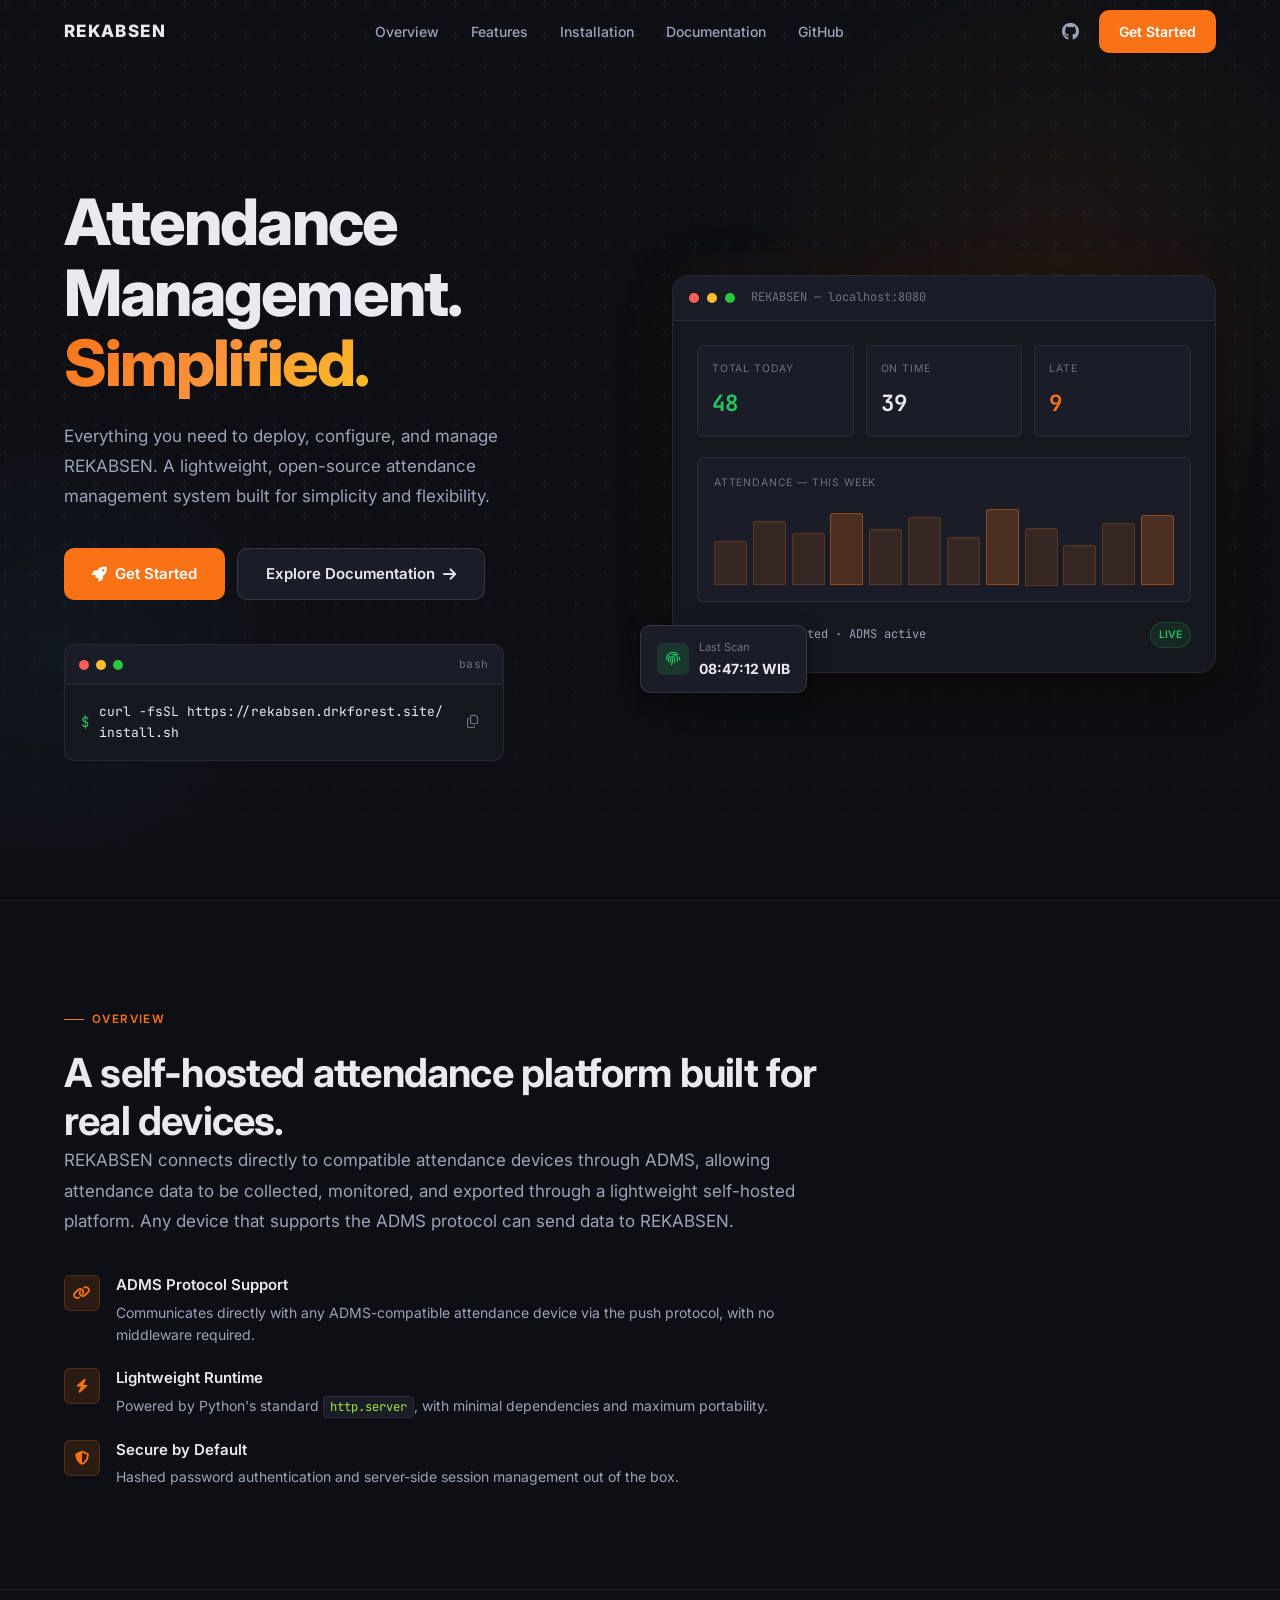
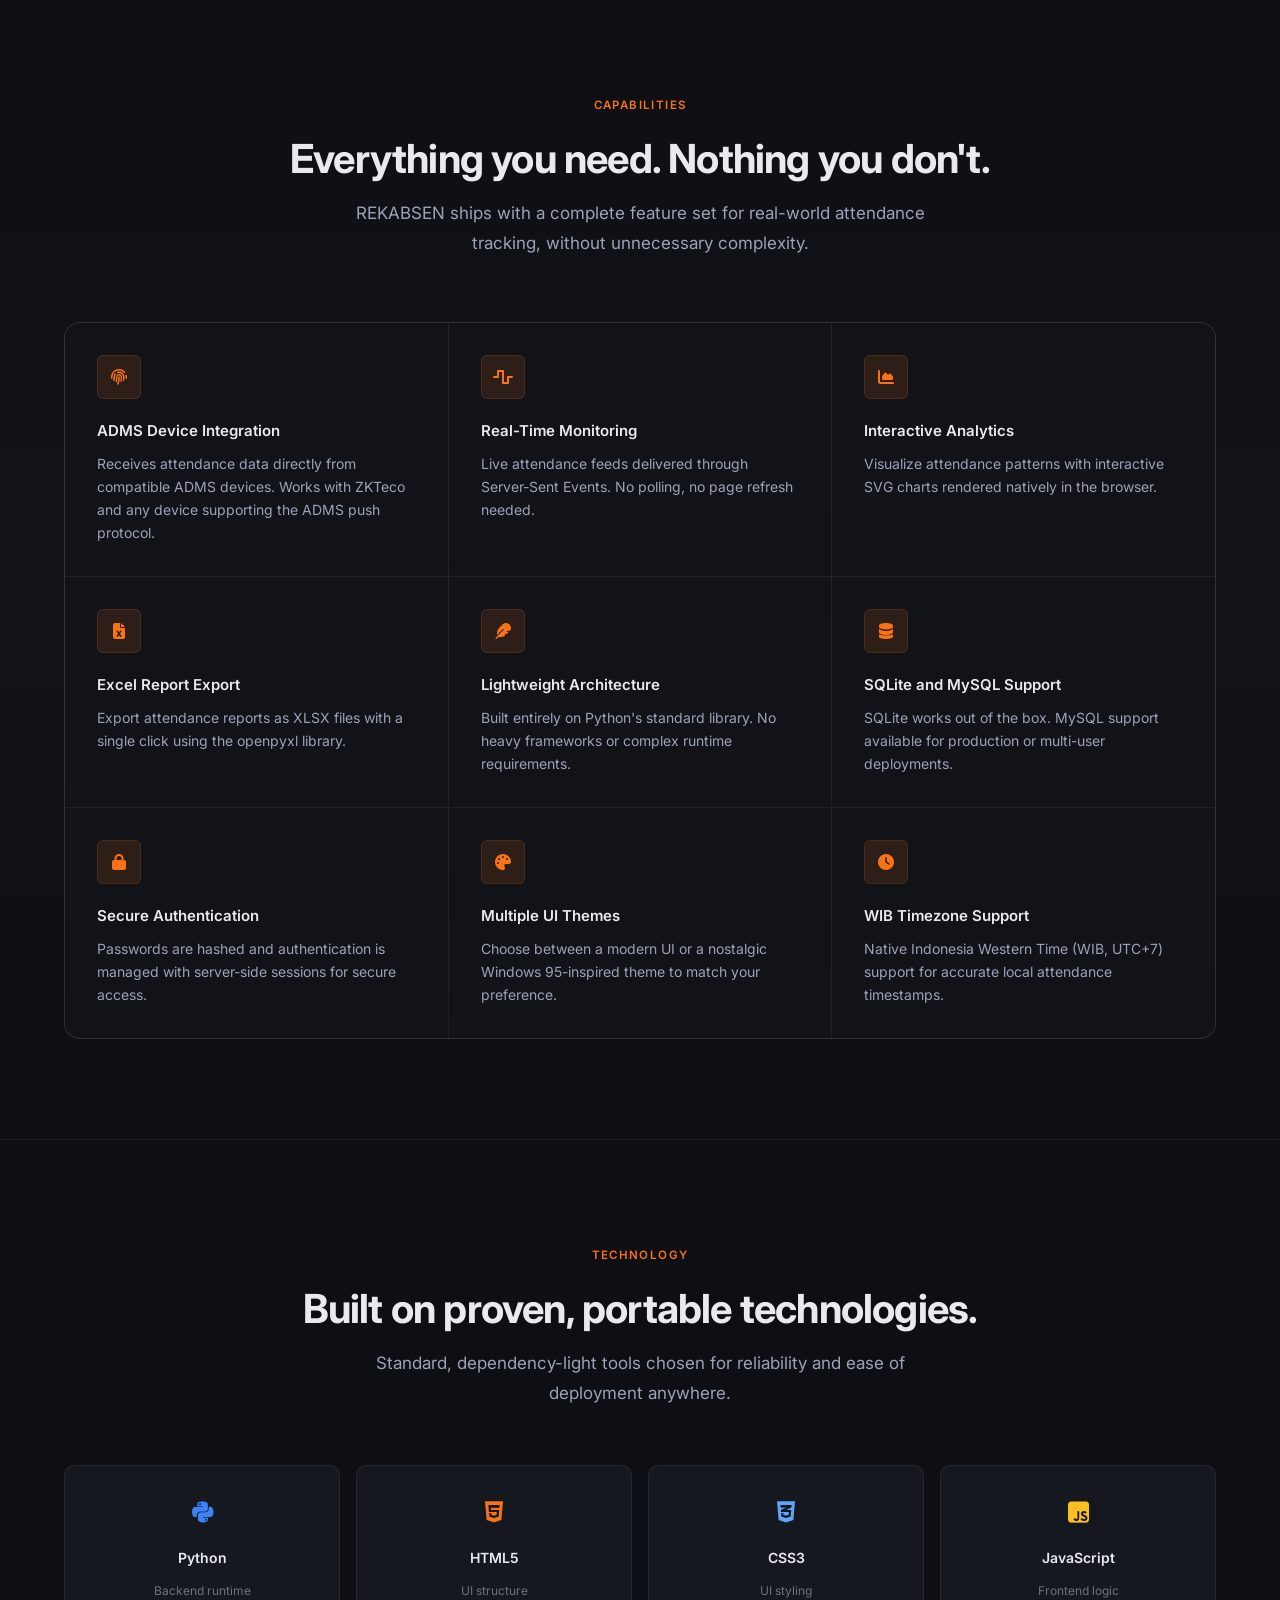
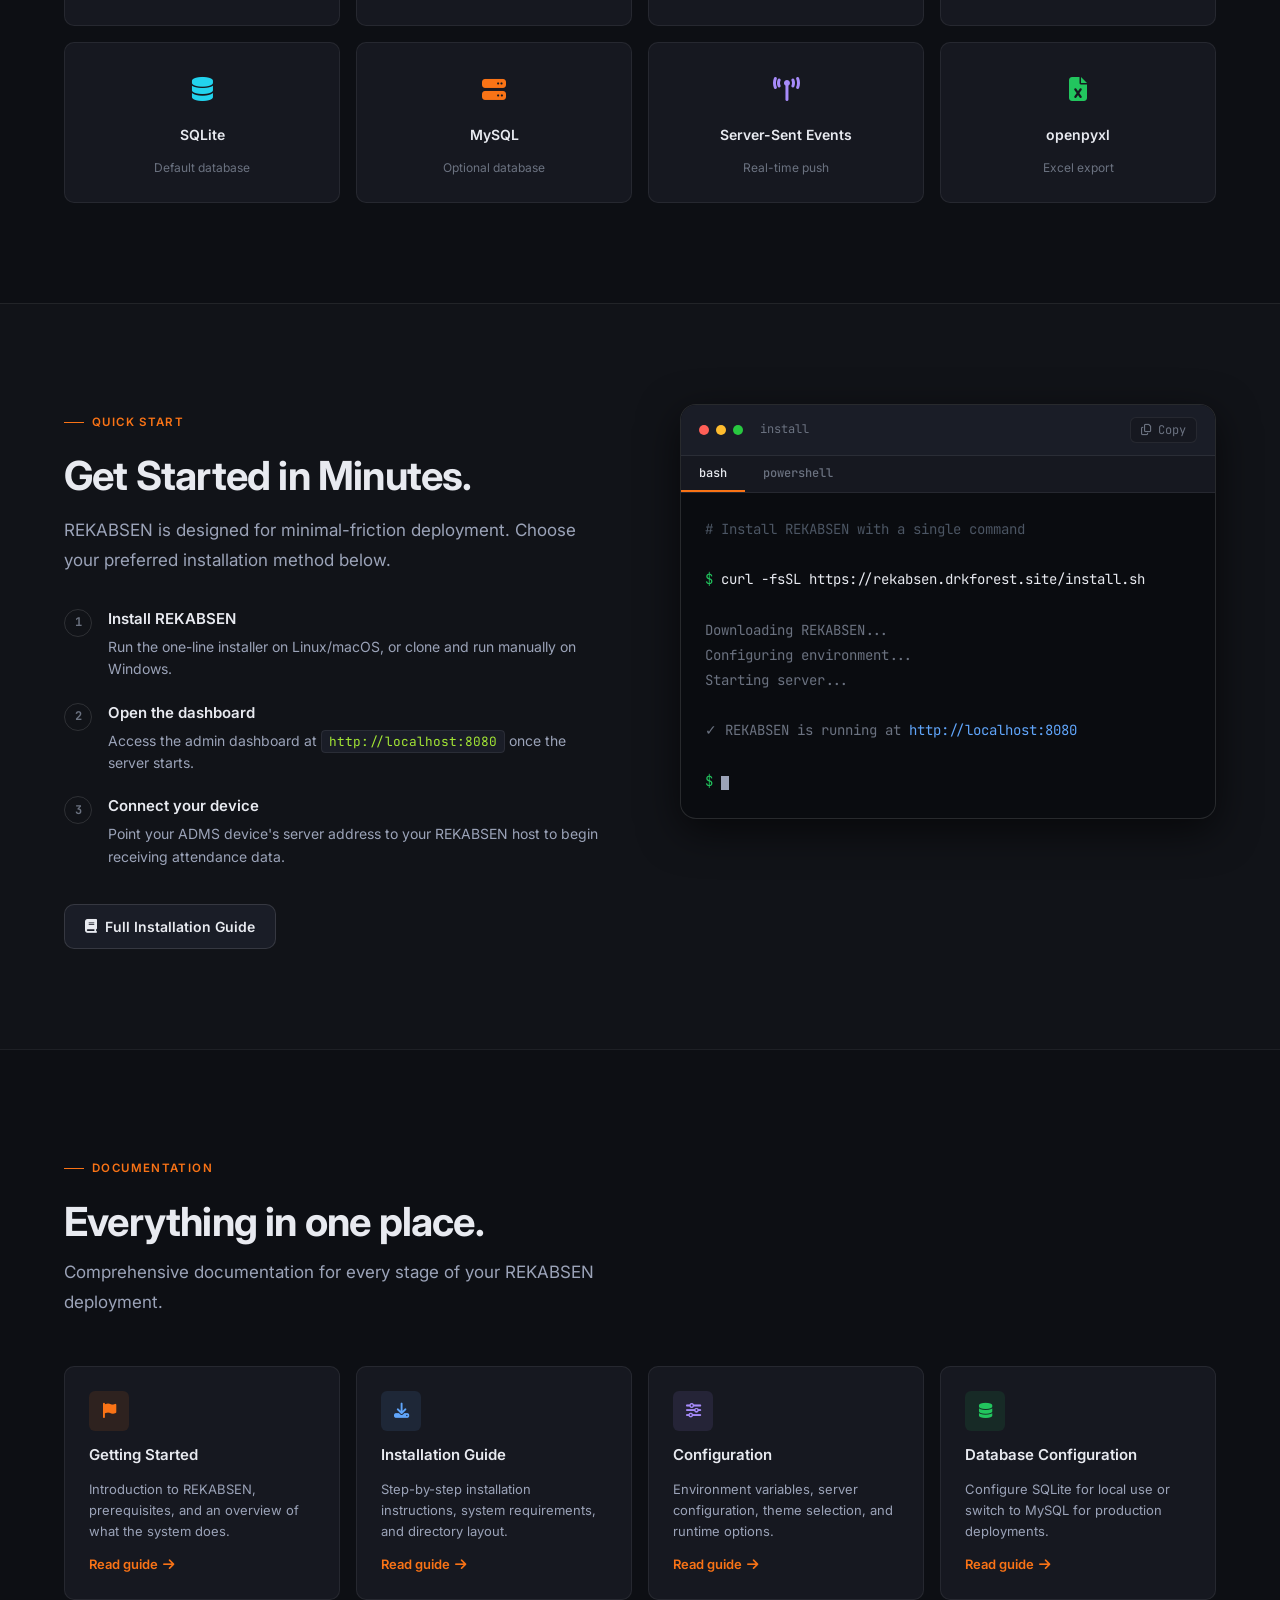
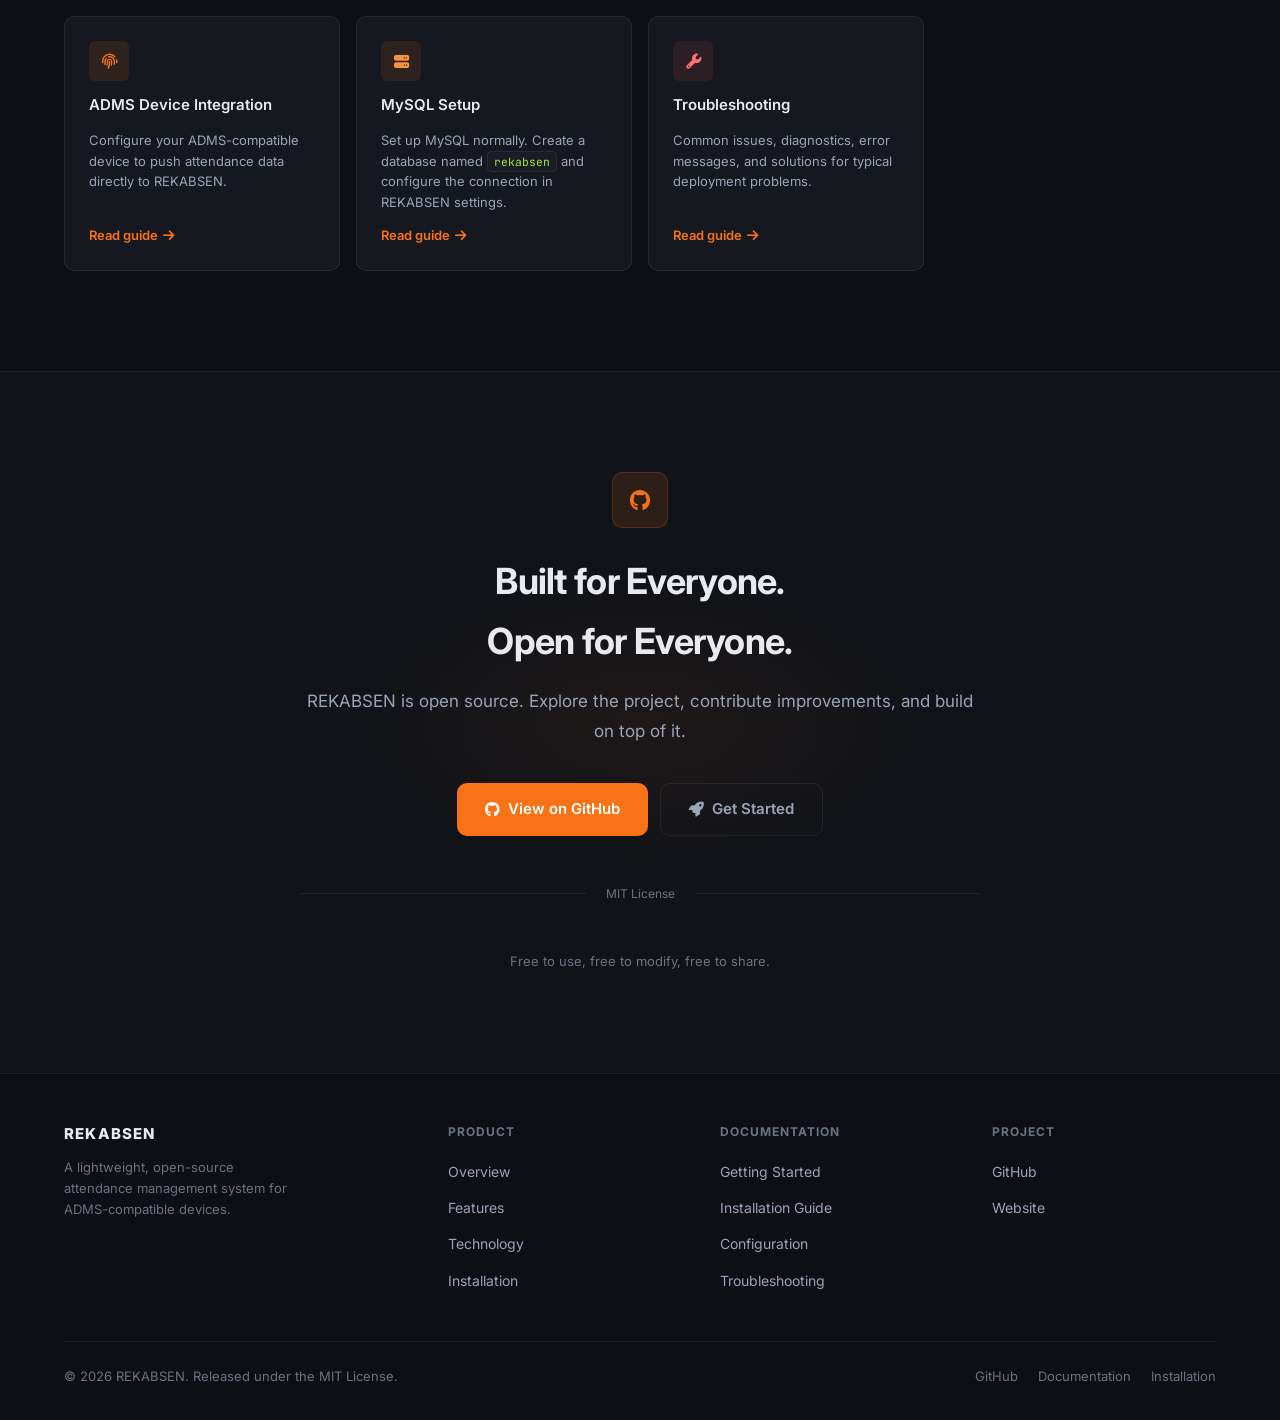
==== commit 2dcc6577: "Update Installer" ====
--- a/app/app.html
+++ b/app/app.html
@@ -115,9 +115,9 @@
             </div>
             <div class="hero-terminal-body">
               <span class="terminal-prompt" aria-hidden="true">$</span>
-              <span class="terminal-cmd">curl -fsSL https://rekabsen.drkforest.site/instal.sh</span>
+              <span class="terminal-cmd">curl -fsSL https://rekabsen.drkforest.site/install.sh</span>
               <button class="terminal-copy-btn" id="heroCopyBtn" aria-label="Copy install command"
-                data-copy="curl -fsSL https://rekabsen.drkforest.site/instal.sh">
+                data-copy="curl -fsSL https://rekabsen.drkforest.site/install.sh">
                 <i class="fa-regular fa-copy"></i>
               </button>
             </div>
@@ -444,12 +444,12 @@
 
             <!-- bash panel -->
             <div class="terminal-panel active" id="panel-bash" role="tabpanel"
-              data-copy="curl -fsSL https://rekabsen.drkforest.site/instal.sh">
+              data-copy="curl -fsSL https://rekabsen.drkforest.site/install.sh">
               <div class="terminal-content">
                 <div><span class="t-comment"># Install REKABSEN with a single command</span></div>
                 <div>&nbsp;</div>
                 <div><span class="t-prompt">$</span> <span class="t-cmd">curl -fsSL
-                    https://rekabsen.drkforest.site/instal.sh</span></div>
+                    https://rekabsen.drkforest.site/install.sh</span></div>
                 <div>&nbsp;</div>
                 <div><span class="t-output">Downloading REKABSEN...</span></div>
                 <div><span class="t-output">Configuring environment...</span></div>
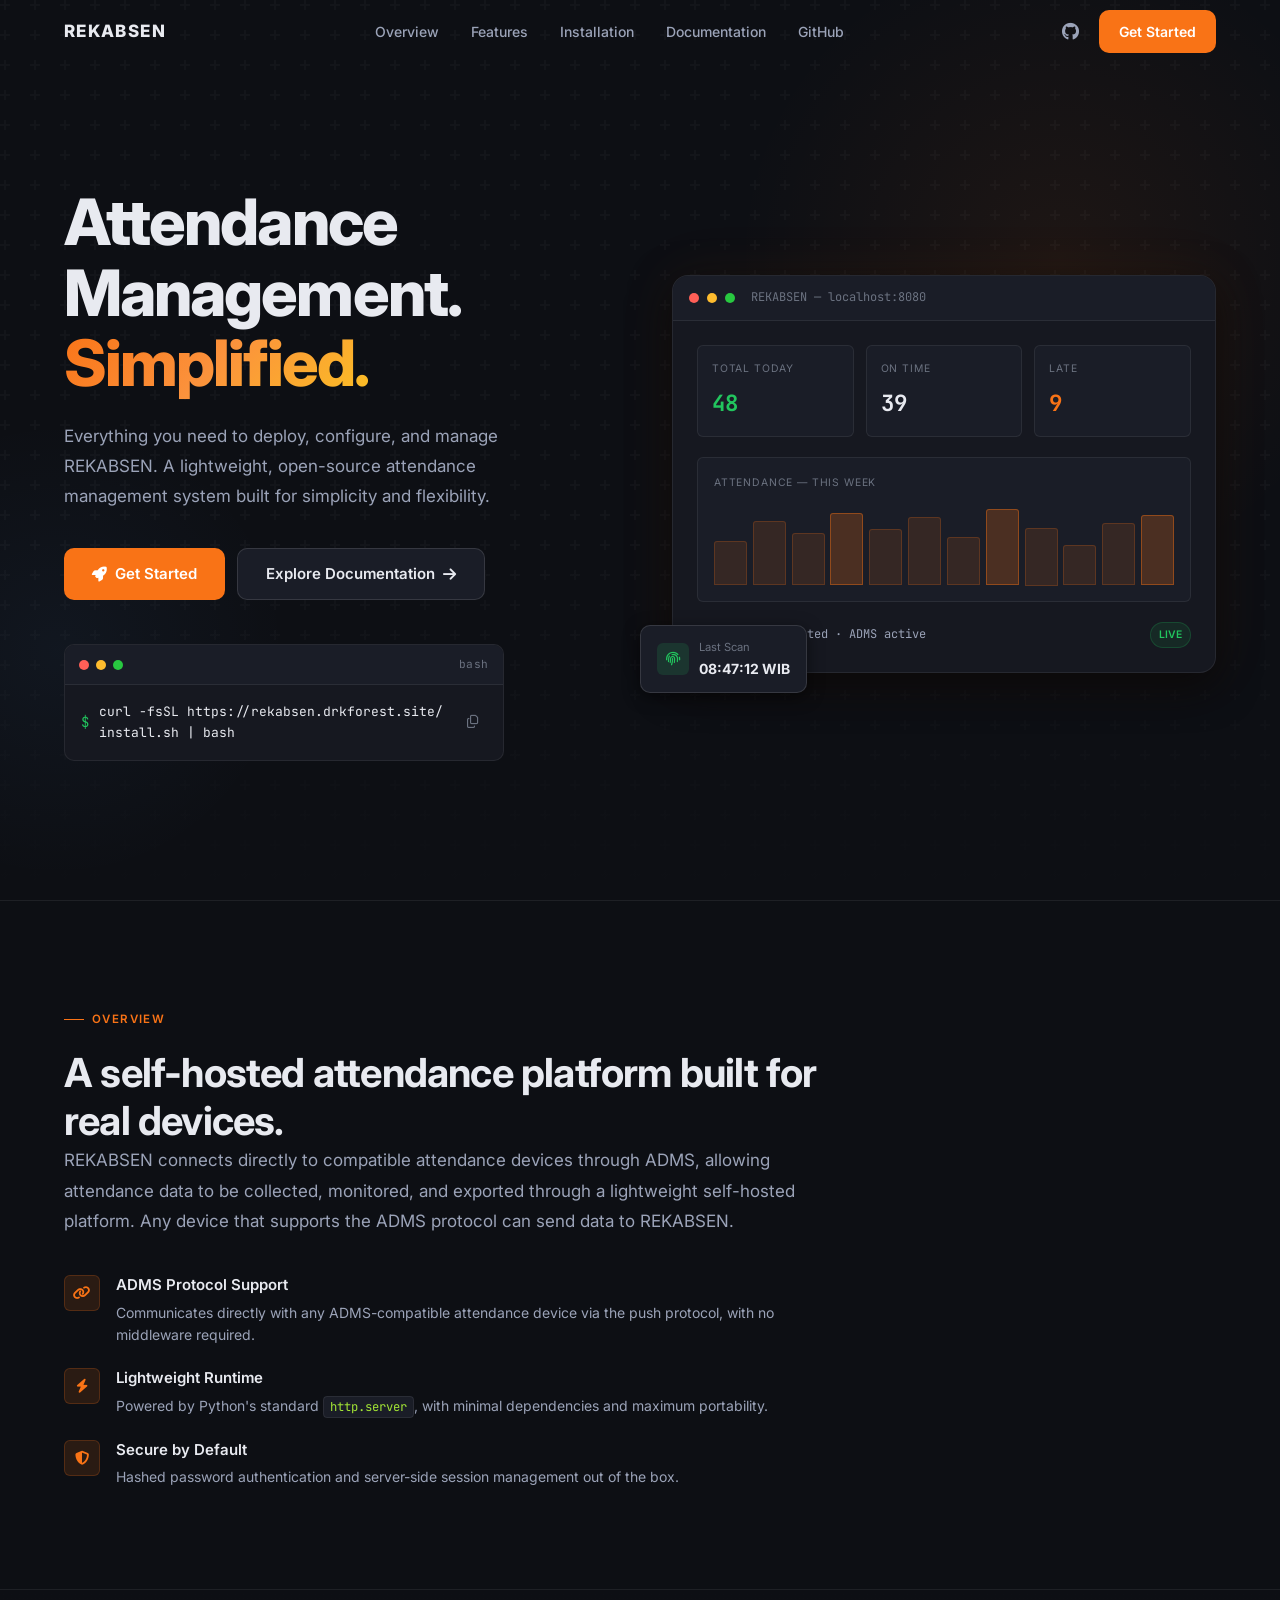
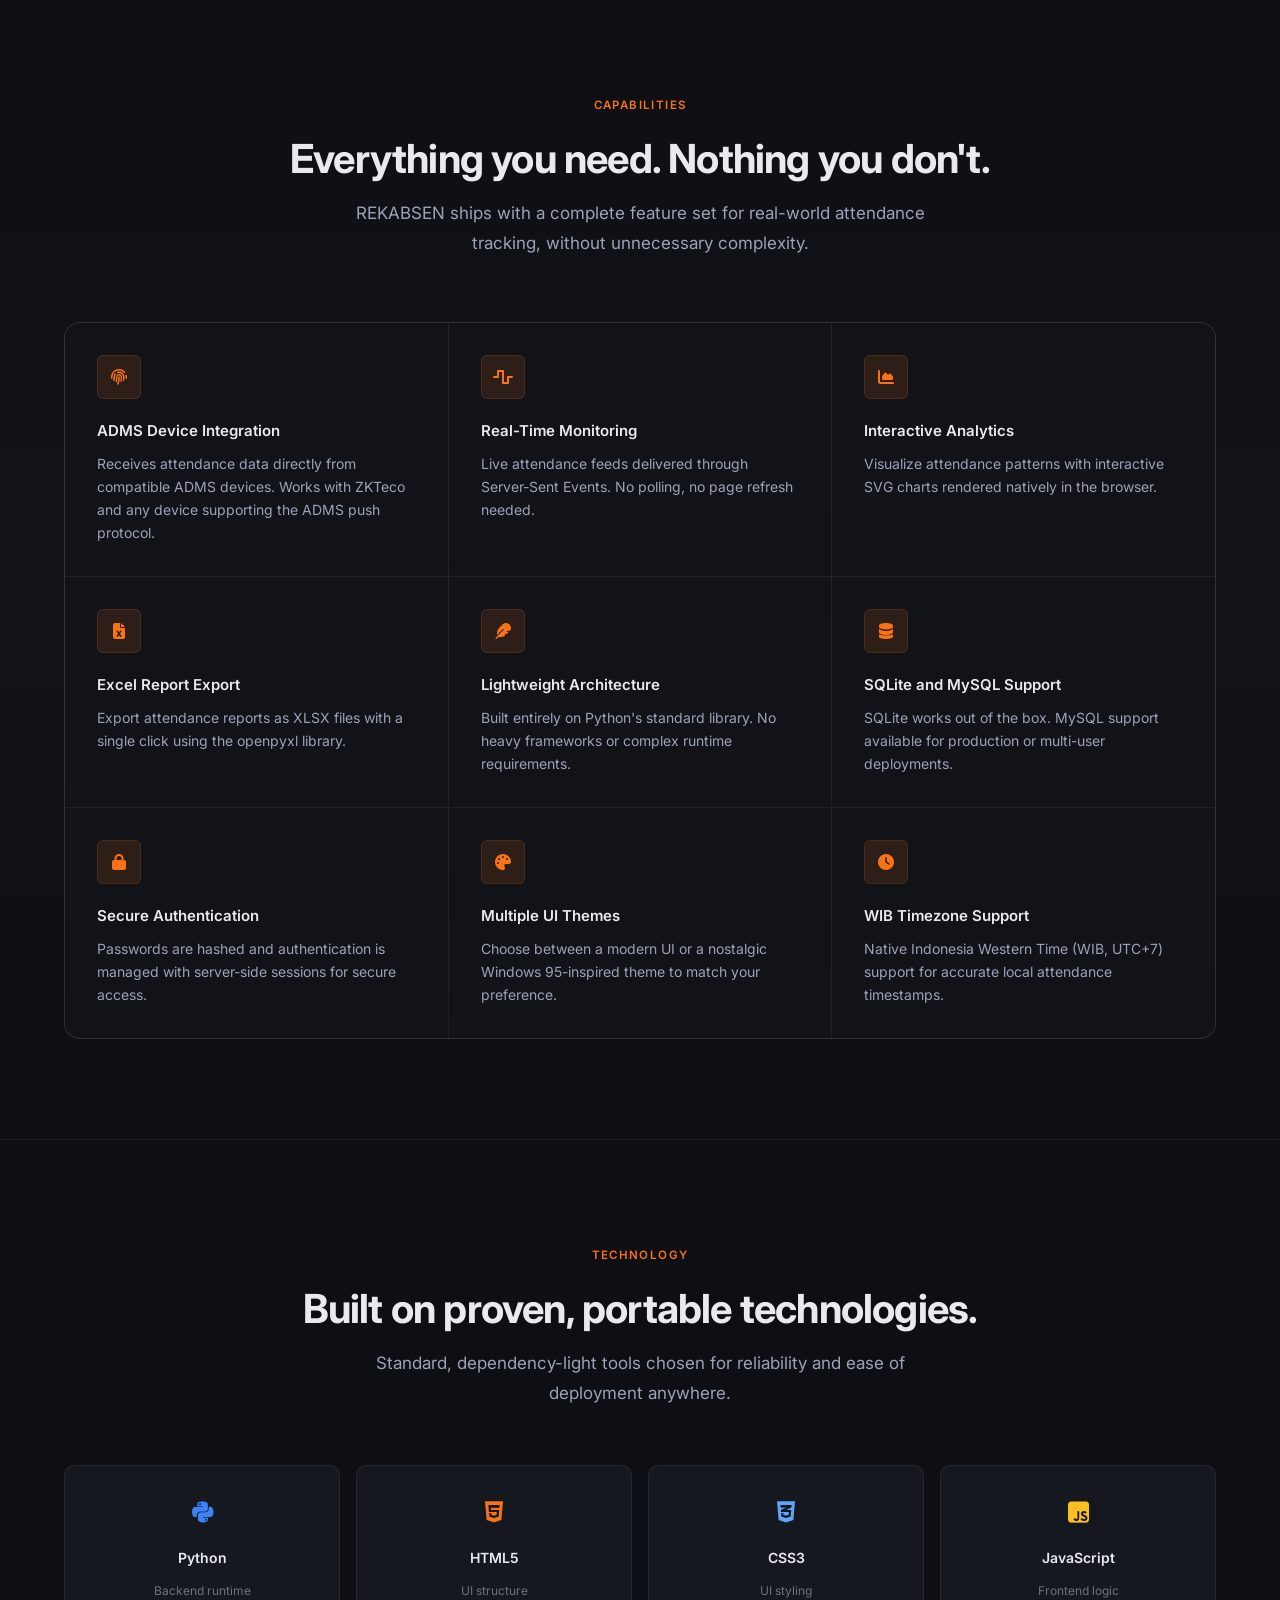
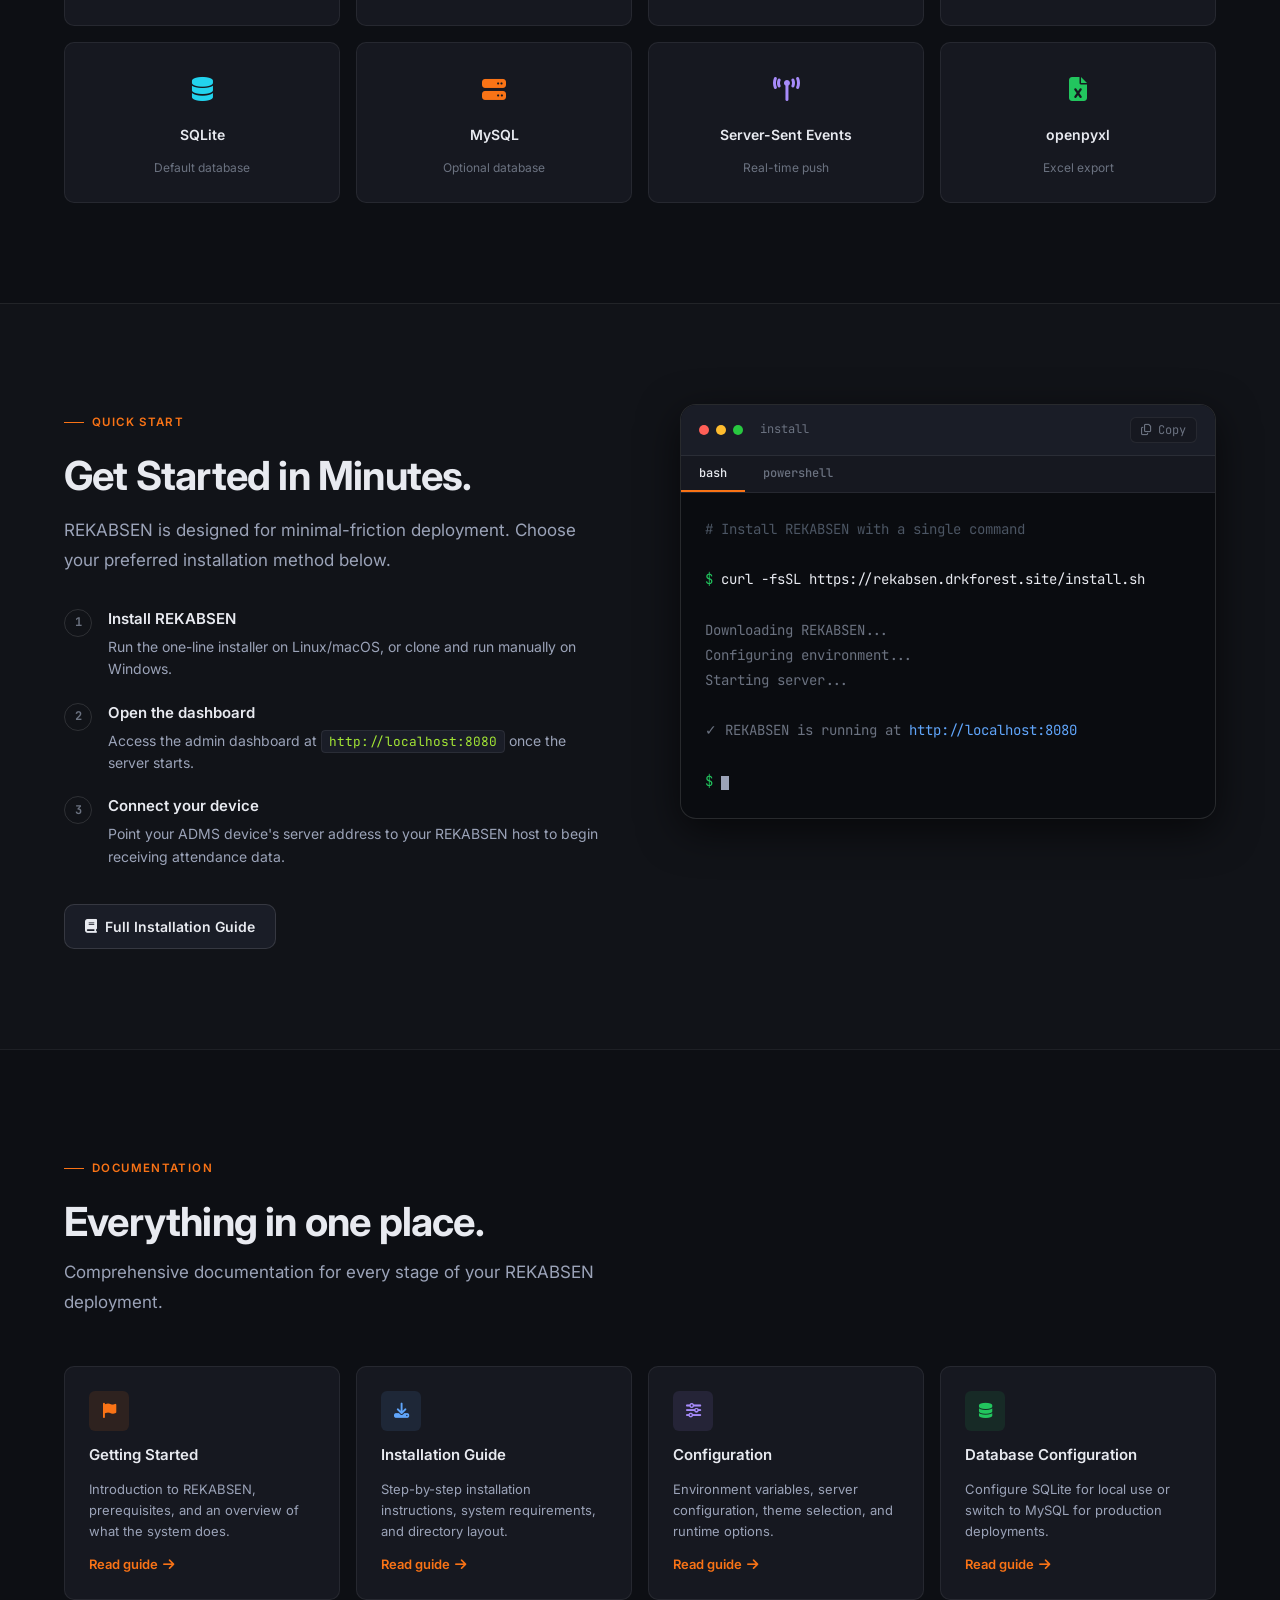
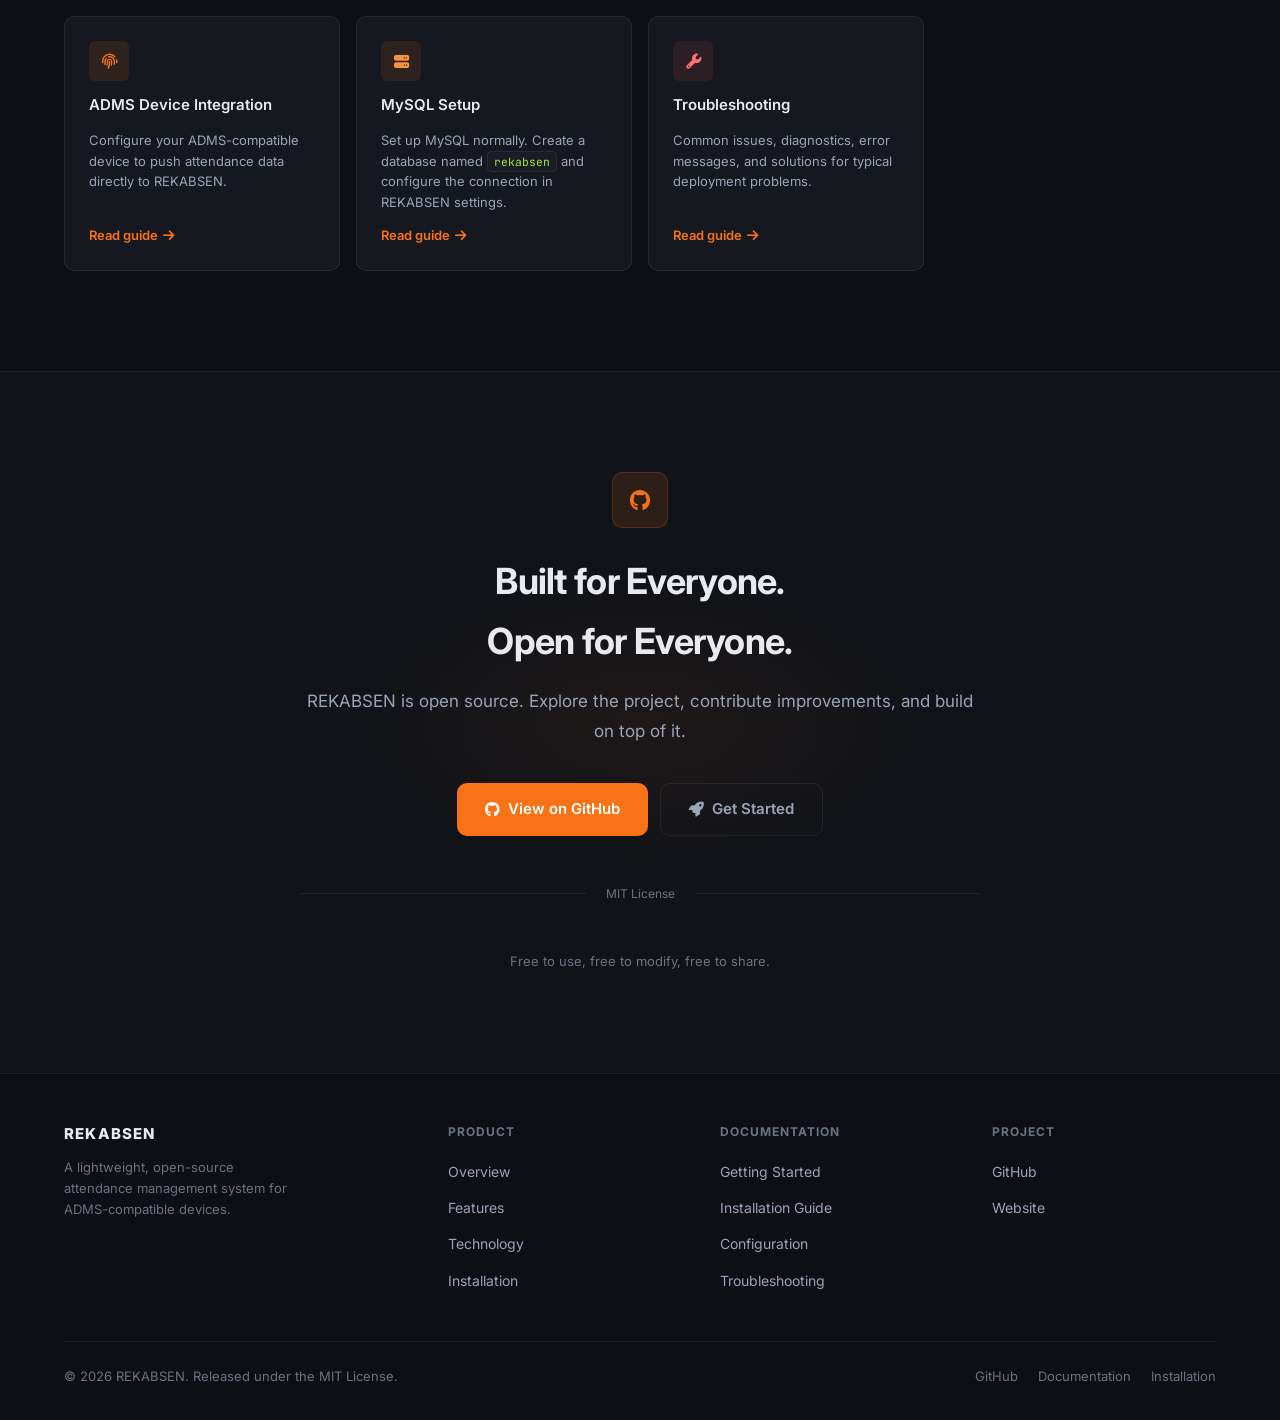
==== commit c254411b: "Installer Update" ====
--- a/app/app.html
+++ b/app/app.html
@@ -115,9 +115,9 @@
             </div>
             <div class="hero-terminal-body">
               <span class="terminal-prompt" aria-hidden="true">$</span>
-              <span class="terminal-cmd">curl -fsSL https://rekabsen.drkforest.site/install.sh</span>
+              <span class="terminal-cmd">curl -fsSL https://rekabsen.drkforest.site/install.sh | bash</span>
               <button class="terminal-copy-btn" id="heroCopyBtn" aria-label="Copy install command"
-                data-copy="curl -fsSL https://rekabsen.drkforest.site/install.sh">
+                data-copy="curl -fsSL https://rekabsen.drkforest.site/install.sh | bash">
                 <i class="fa-regular fa-copy"></i>
               </button>
             </div>
@@ -444,7 +444,7 @@
 
             <!-- bash panel -->
             <div class="terminal-panel active" id="panel-bash" role="tabpanel"
-              data-copy="curl -fsSL https://rekabsen.drkforest.site/install.sh">
+              data-copy="curl -fsSL https://rekabsen.drkforest.site/install.sh | bash">
               <div class="terminal-content">
                 <div><span class="t-comment"># Install REKABSEN with a single command</span></div>
                 <div>&nbsp;</div>
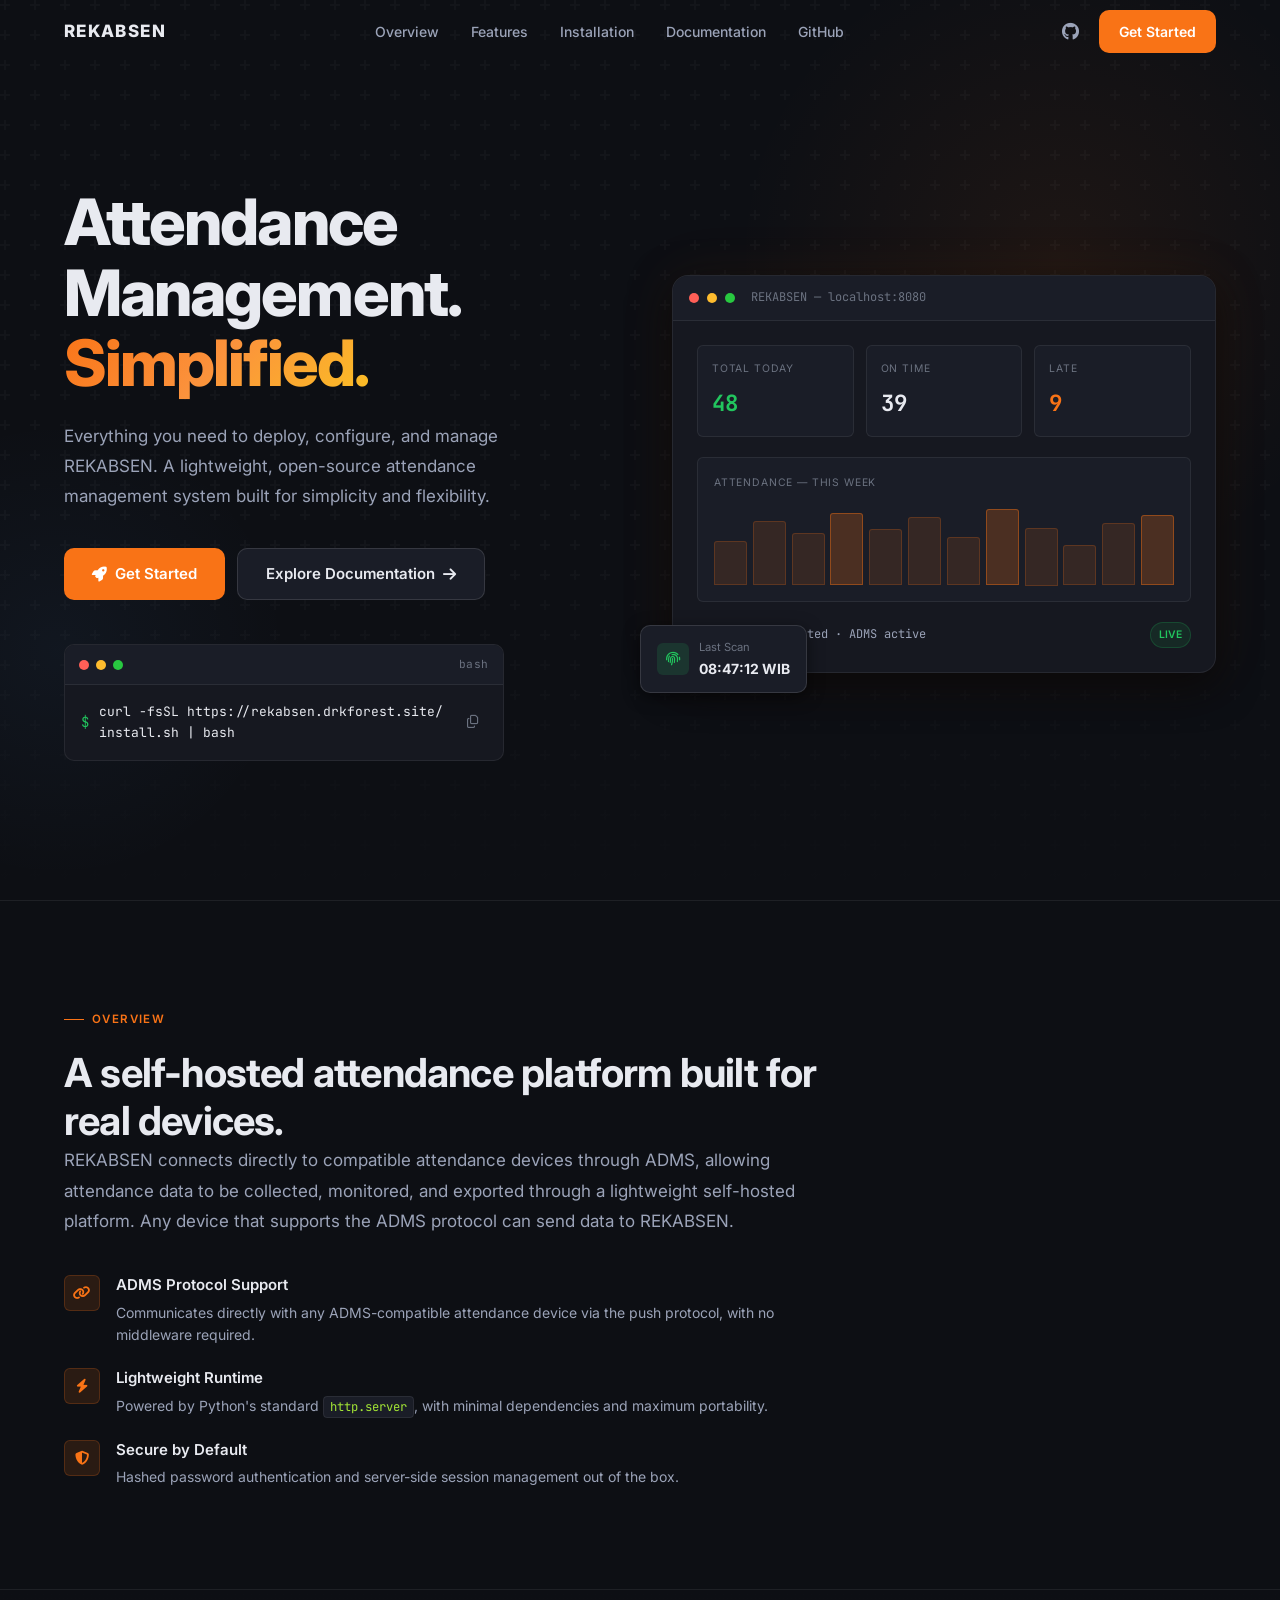
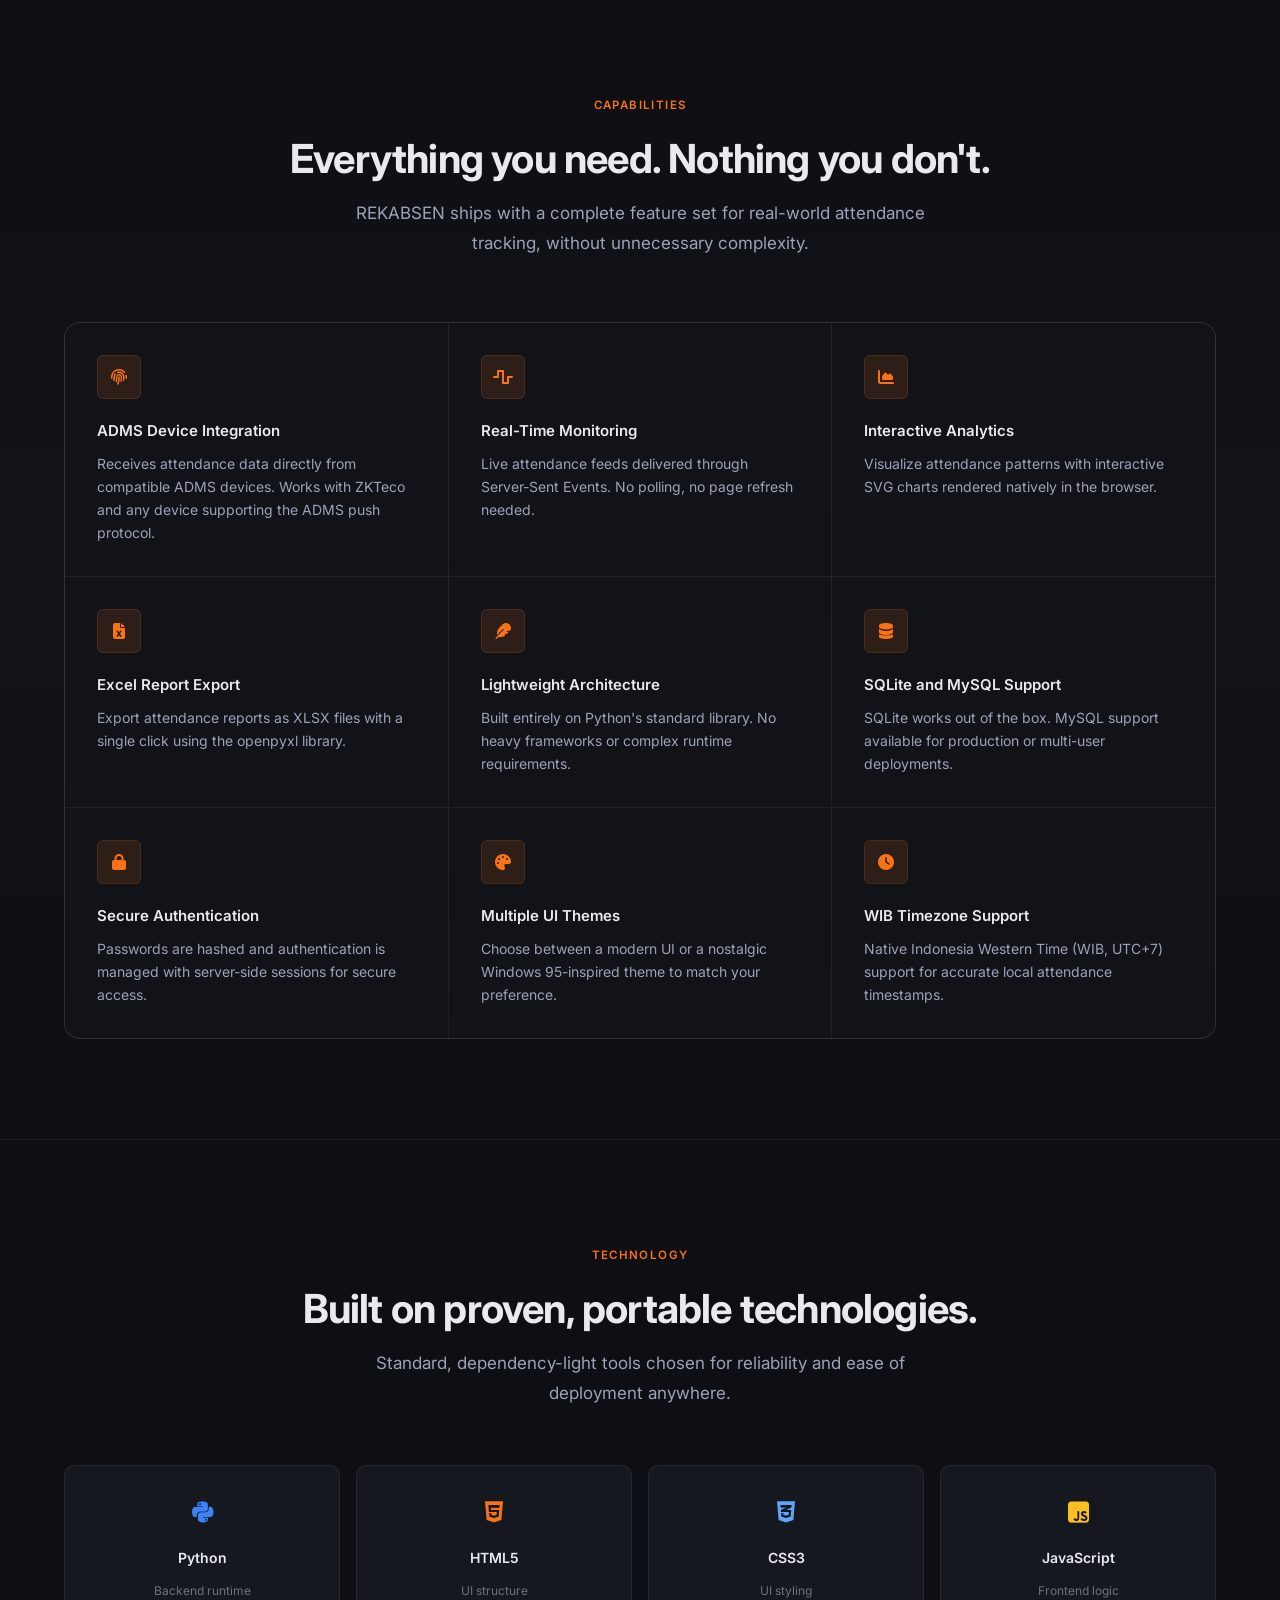
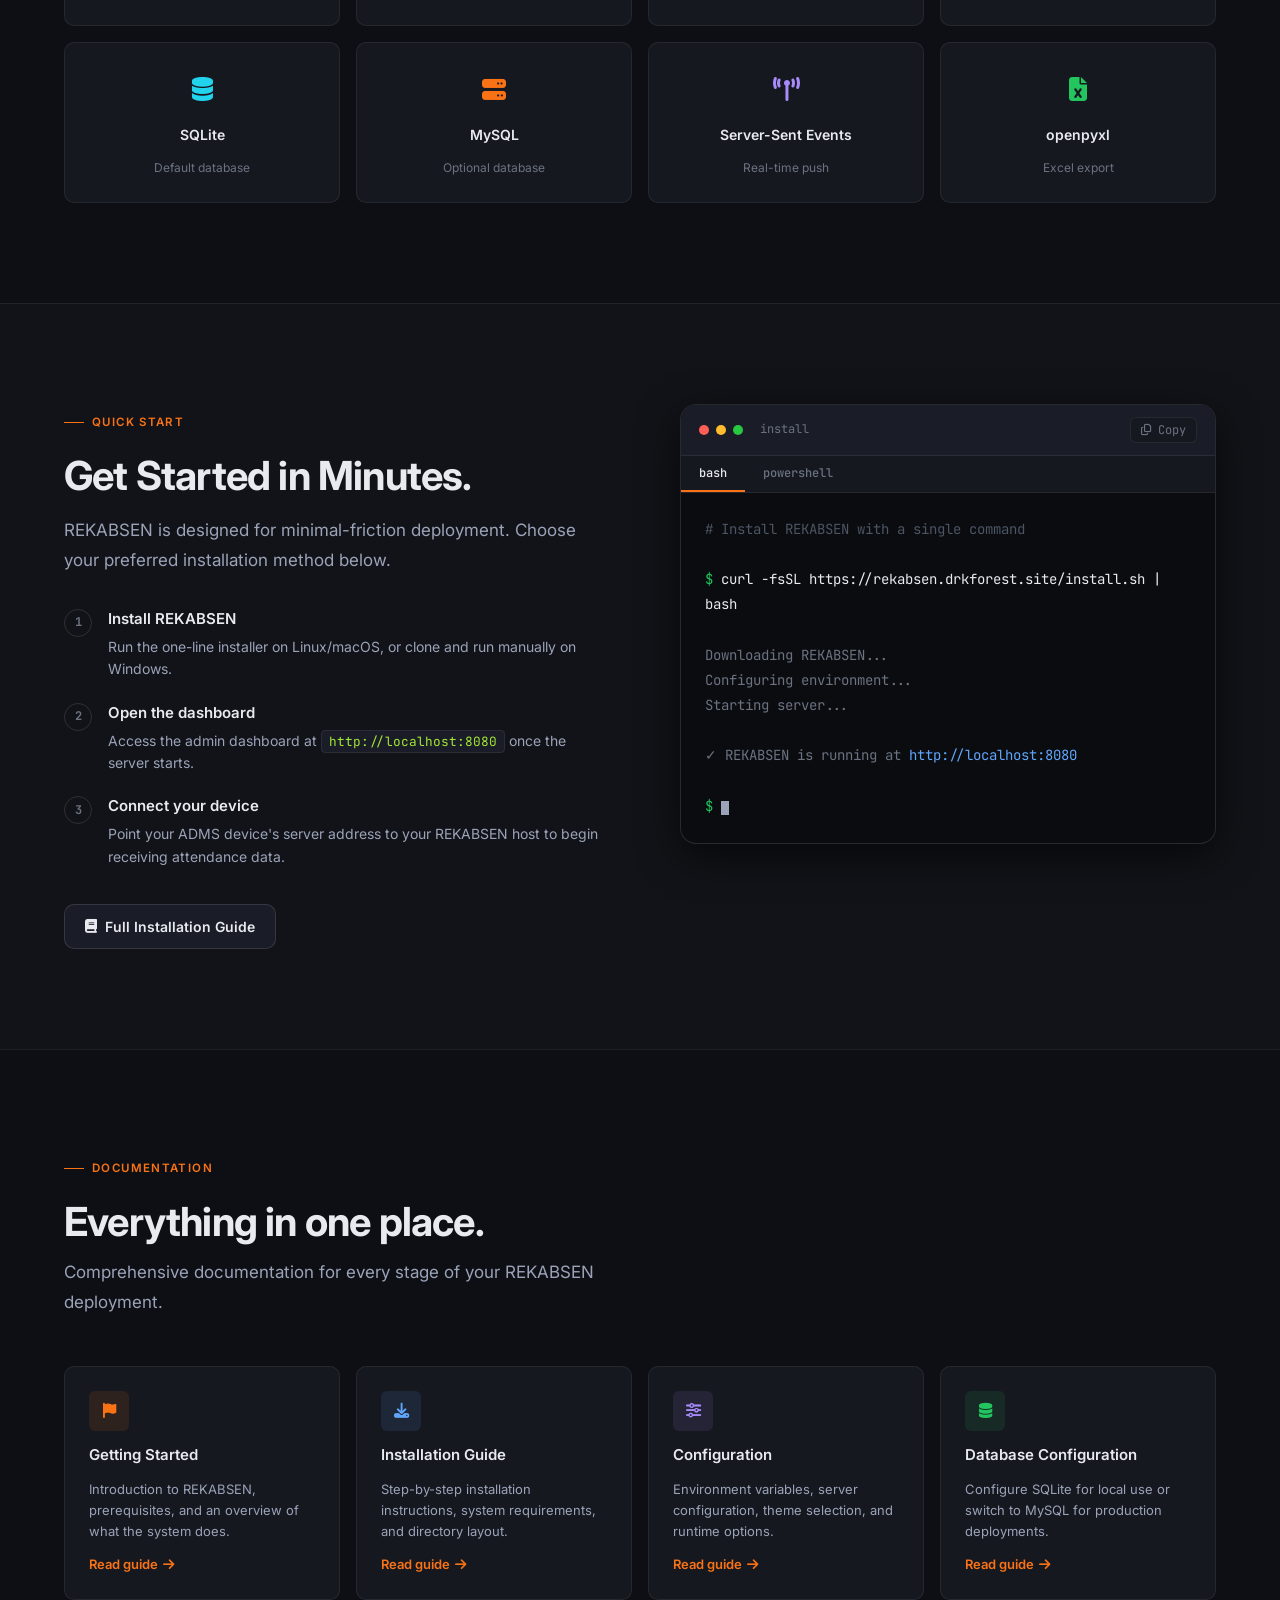
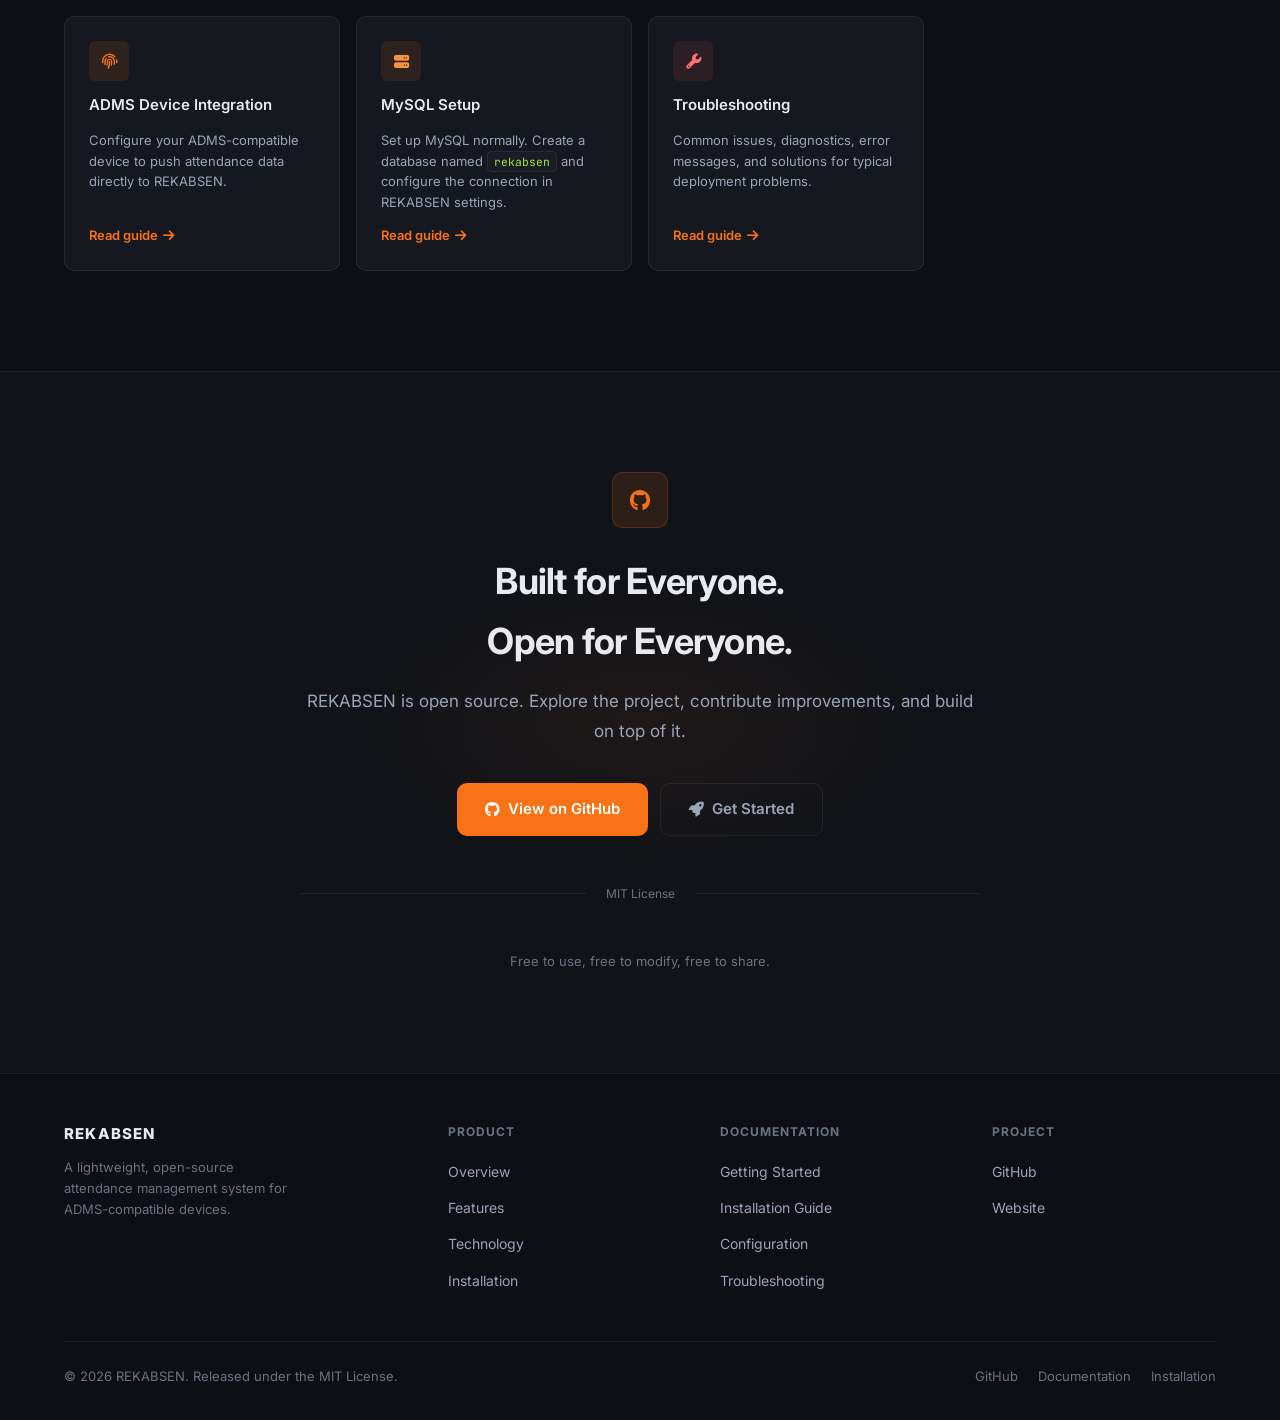
==== commit 17ad8744: "update app.html" ====
--- a/app/app.html
+++ b/app/app.html
@@ -448,8 +448,7 @@
               <div class="terminal-content">
                 <div><span class="t-comment"># Install REKABSEN with a single command</span></div>
                 <div>&nbsp;</div>
-                <div><span class="t-prompt">$</span> <span class="t-cmd">curl -fsSL
-                    https://rekabsen.drkforest.site/install.sh</span></div>
+                <div><span class="t-prompt">$</span> <span class="t-cmd">curl -fsSL https://rekabsen.drkforest.site/install.sh | bash</span></div>
                 <div>&nbsp;</div>
                 <div><span class="t-output">Downloading REKABSEN...</span></div>
                 <div><span class="t-output">Configuring environment...</span></div>
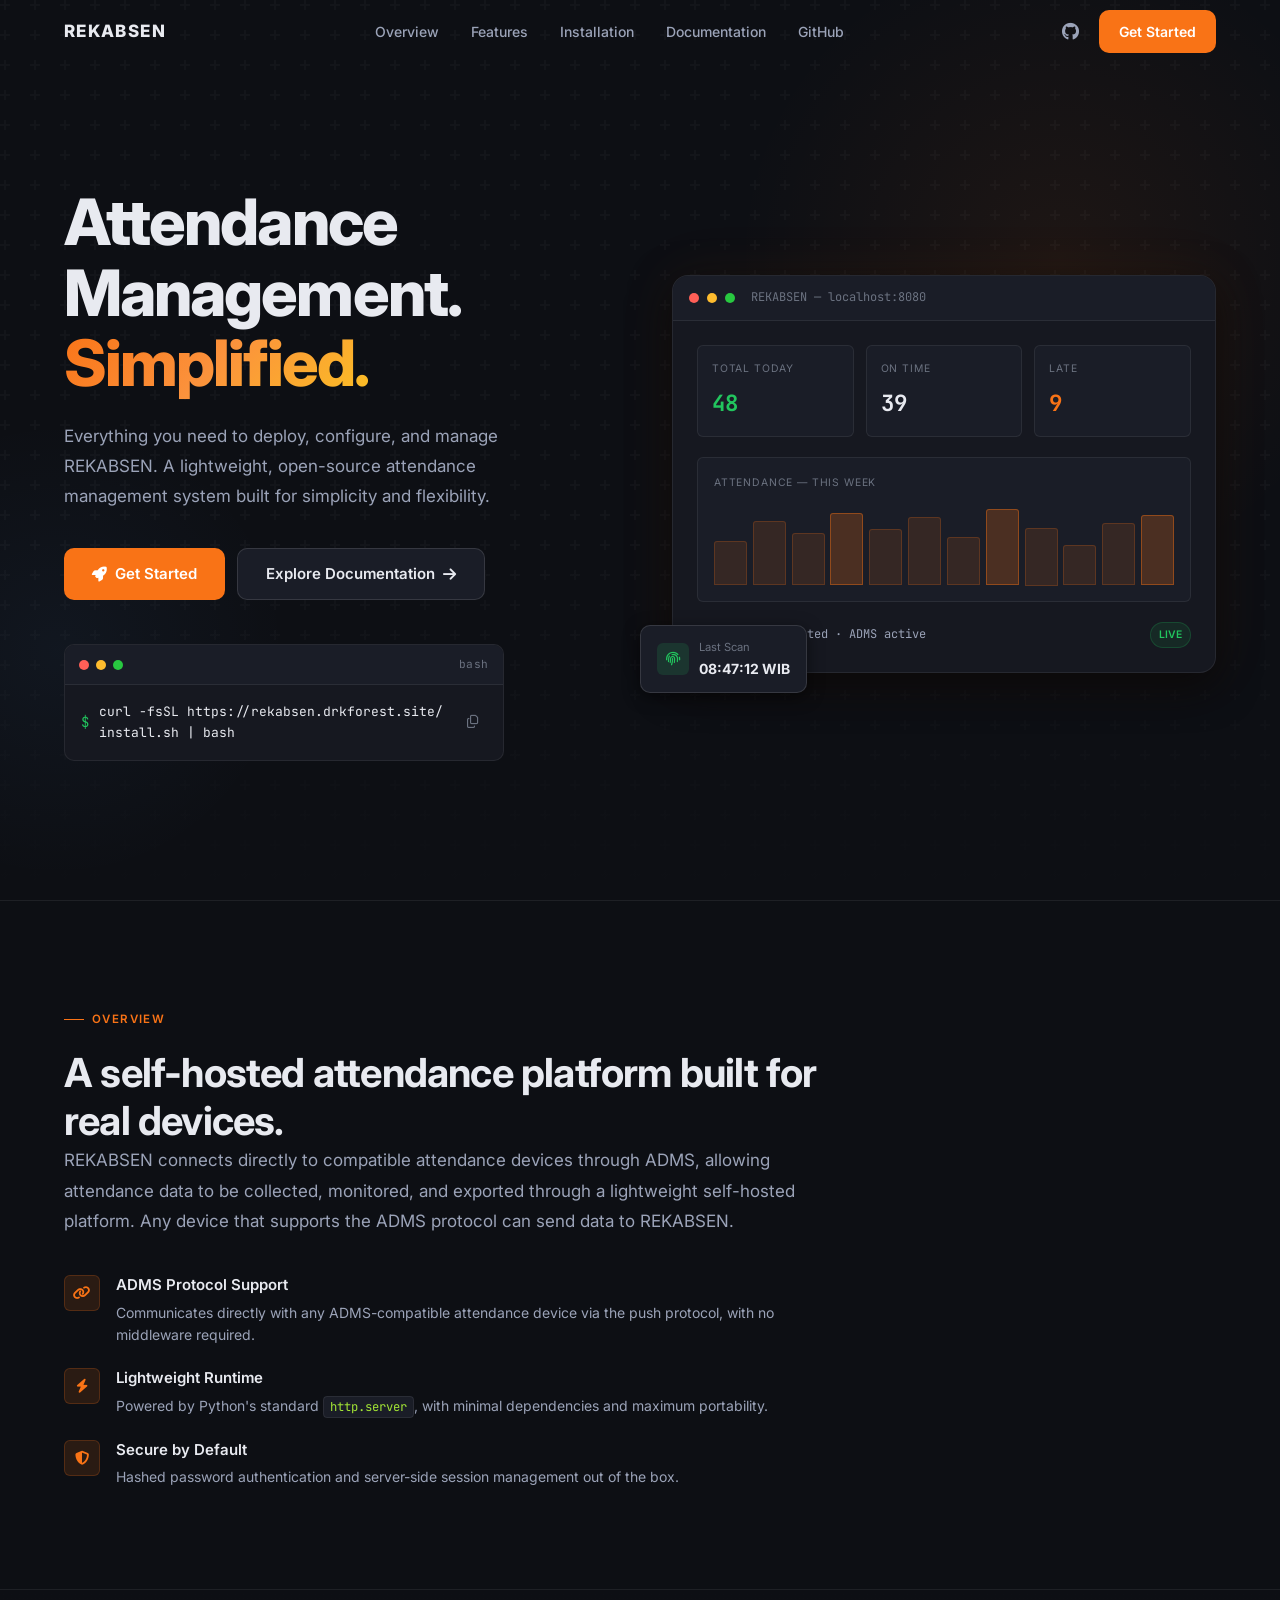
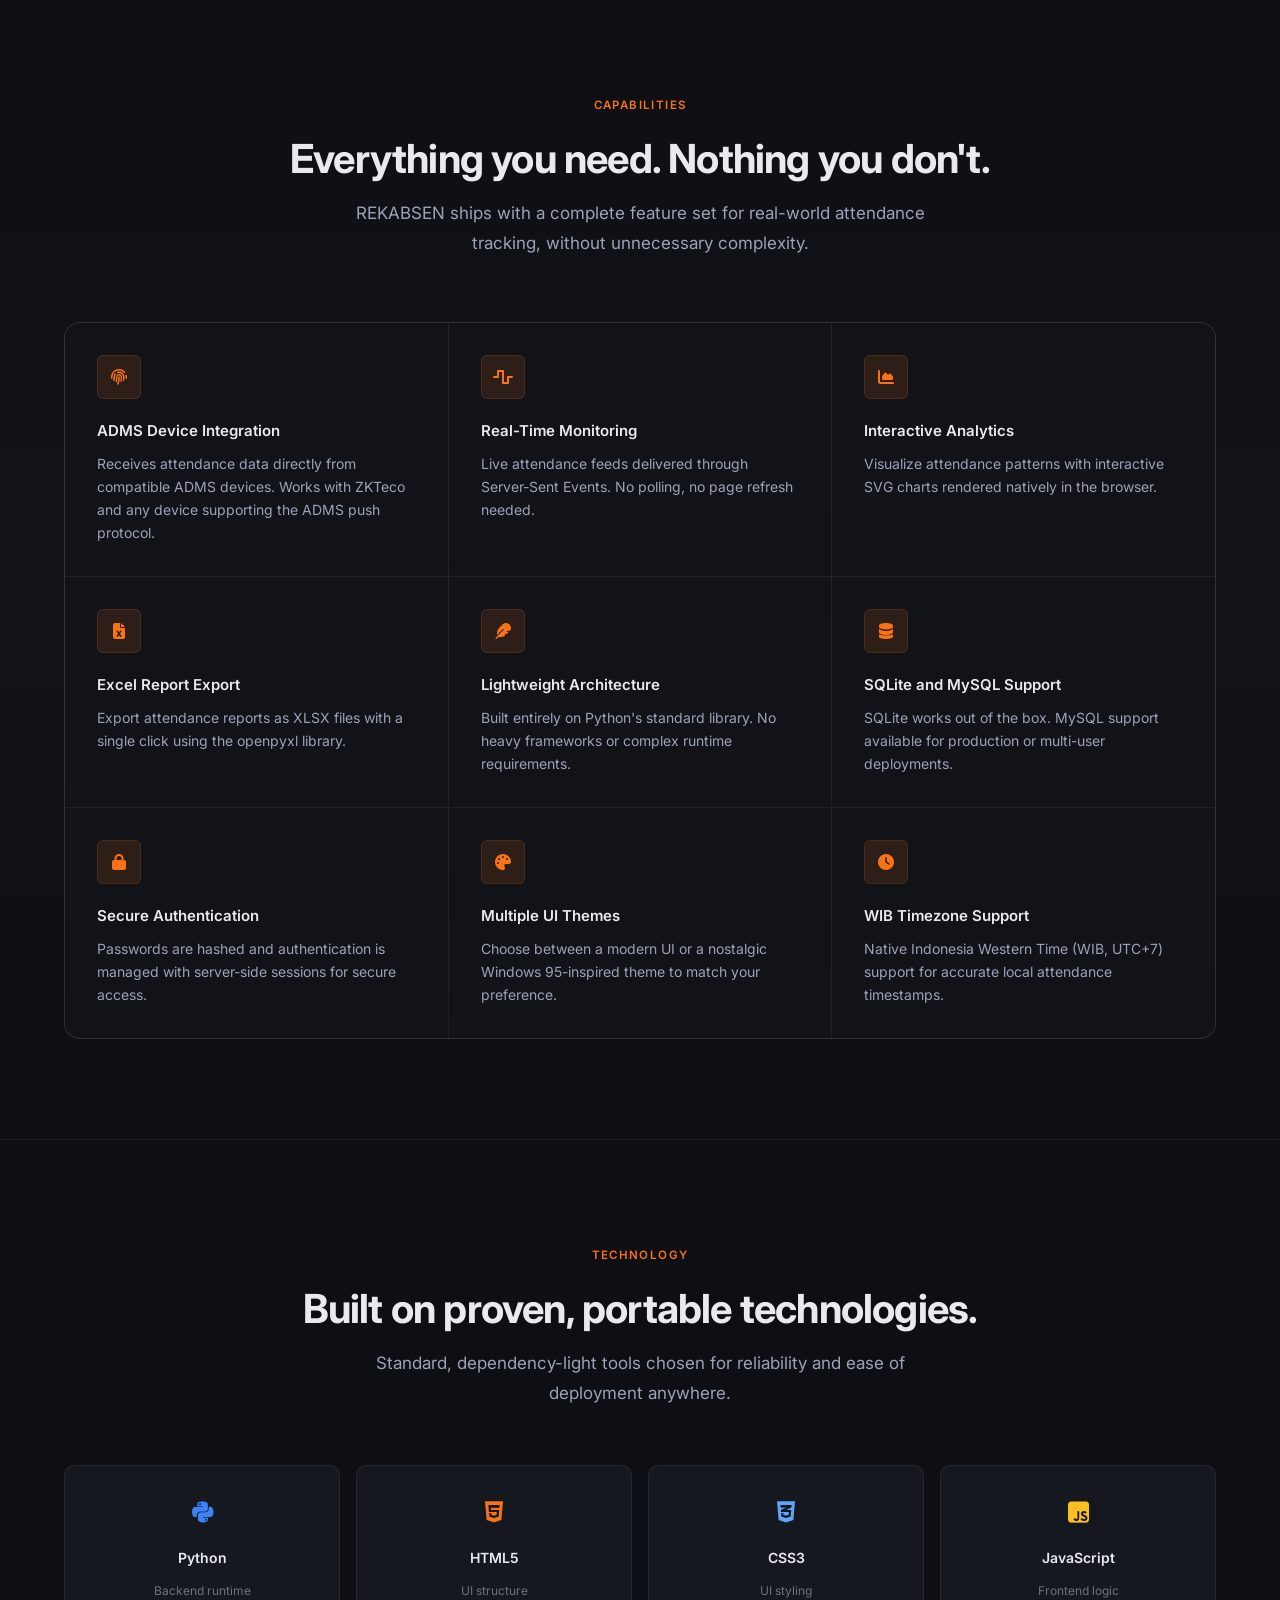
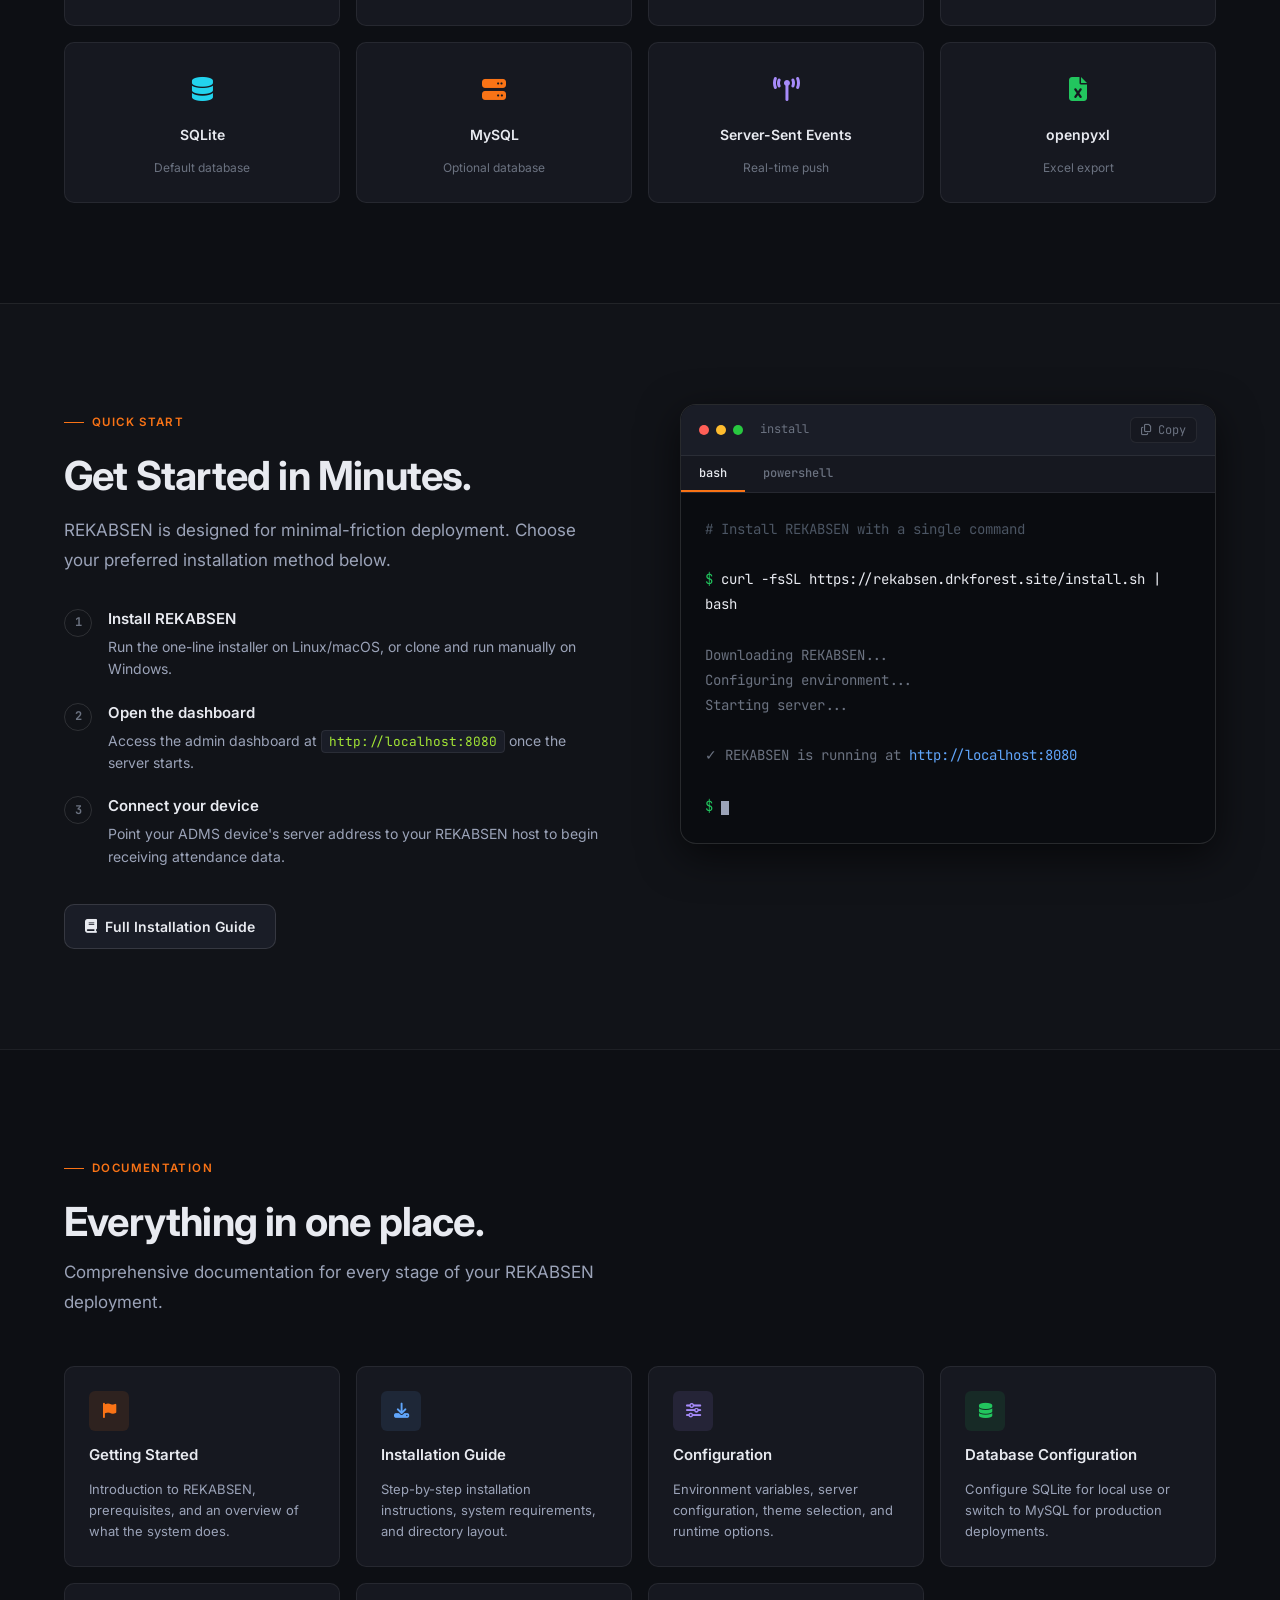
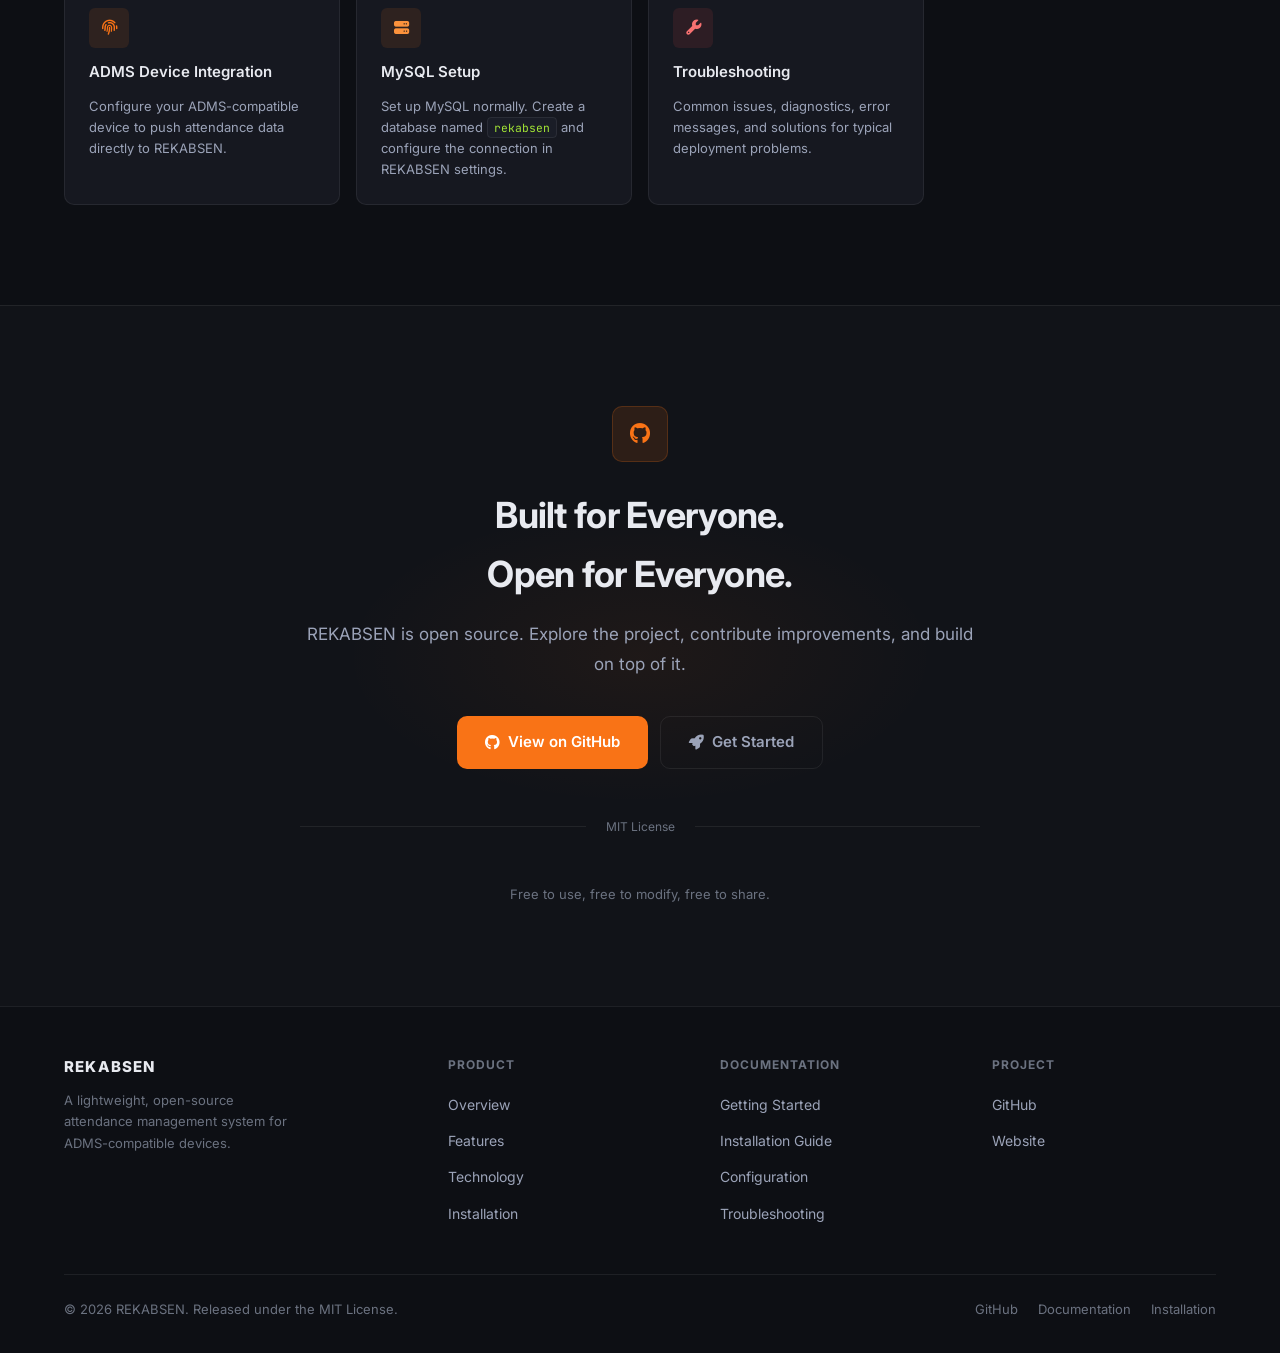
==== commit 5ba4bc30: "Update style" ====
--- a/app/app.html
+++ b/app/app.html
@@ -1,4 +1,4 @@
-<!DOCTYPE html>
+<!doctype html>
 <html lang="en" data-theme="dark">
 
 <head>
@@ -29,7 +29,6 @@
 </head>
 
 <body>
-
   <!-- ============================================================
        NAVIGATION
        ============================================================ -->
@@ -42,8 +41,10 @@
         <li><a class="nav-link" href="#features">Features</a></li>
         <li><a class="nav-link" href="#installation">Installation</a></li>
         <li><a class="nav-link" href="#documentation">Documentation</a></li>
-        <li><a class="nav-link" href="https://github.com/DrkF0rest/rekabsen-adms" target="_blank"
-            rel="noopener noreferrer">GitHub</a></li>
+        <li>
+          <a class="nav-link" href="https://github.com/DrkF0rest/rekabsen-adms" target="_blank"
+            rel="noopener noreferrer">GitHub</a>
+        </li>
       </ul>
 
       <div class="nav-actions">
@@ -72,7 +73,6 @@
   </div>
 
   <main>
-
     <!-- ============================================================
          HERO
          ============================================================ -->
@@ -90,8 +90,8 @@
           </h1>
 
           <p class="hero-desc reveal reveal-delay-1">
-            Everything you need to deploy, configure, and manage REKABSEN.
-            A lightweight, open-source attendance management system built for
+            Everything you need to deploy, configure, and manage REKABSEN. A
+            lightweight, open-source attendance management system built for
             simplicity and flexibility.
           </p>
 
@@ -115,7 +115,8 @@
             </div>
             <div class="hero-terminal-body">
               <span class="terminal-prompt" aria-hidden="true">$</span>
-              <span class="terminal-cmd">curl -fsSL https://rekabsen.drkforest.site/install.sh | bash</span>
+              <span class="terminal-cmd">curl -fsSL https://rekabsen.drkforest.site/install.sh |
+                bash</span>
               <button class="terminal-copy-btn" id="heroCopyBtn" aria-label="Copy install command"
                 data-copy="curl -fsSL https://rekabsen.drkforest.site/install.sh | bash">
                 <i class="fa-regular fa-copy"></i>
@@ -177,7 +178,9 @@
 
           <!-- Floating card -->
           <div class="hero-floating-card" aria-hidden="true">
-            <div class="floating-card-icon"><i class="fa-solid fa-fingerprint"></i></div>
+            <div class="floating-card-icon">
+              <i class="fa-solid fa-fingerprint"></i>
+            </div>
             <div>
               <div class="floating-card-label">Last Scan</div>
               <div class="floating-card-value">08:47:12 WIB</div>
@@ -198,10 +201,10 @@
             A self-hosted attendance platform built for real devices.
           </h2>
           <p class="overview-desc reveal reveal-delay-2">
-            REKABSEN connects directly to compatible attendance devices through ADMS,
-            allowing attendance data to be collected, monitored, and exported through a
-            lightweight self-hosted platform. Any device that supports the ADMS protocol
-            can send data to REKABSEN.
+            REKABSEN connects directly to compatible attendance devices
+            through ADMS, allowing attendance data to be collected, monitored,
+            and exported through a lightweight self-hosted platform. Any
+            device that supports the ADMS protocol can send data to REKABSEN.
           </p>
 
           <div class="overview-pillars">
@@ -209,23 +212,32 @@
               <div class="pillar-icon"><i class="fa-solid fa-link"></i></div>
               <div class="pillar-text">
                 <h4>ADMS Protocol Support</h4>
-                <p>Communicates directly with any ADMS-compatible attendance device via the push protocol, with no
-                  middleware required.</p>
+                <p>
+                  Communicates directly with any ADMS-compatible attendance
+                  device via the push protocol, with no middleware required.
+                </p>
               </div>
             </div>
             <div class="overview-pillar reveal reveal-delay-3">
               <div class="pillar-icon"><i class="fa-solid fa-bolt"></i></div>
               <div class="pillar-text">
                 <h4>Lightweight Runtime</h4>
-                <p>Powered by Python's standard <code>http.server</code>, with minimal dependencies and maximum
-                  portability.</p>
+                <p>
+                  Powered by Python's standard <code>http.server</code>, with
+                  minimal dependencies and maximum portability.
+                </p>
               </div>
             </div>
             <div class="overview-pillar reveal reveal-delay-4">
-              <div class="pillar-icon"><i class="fa-solid fa-shield-halved"></i></div>
+              <div class="pillar-icon">
+                <i class="fa-solid fa-shield-halved"></i>
+              </div>
               <div class="pillar-text">
                 <h4>Secure by Default</h4>
-                <p>Hashed password authentication and server-side session management out of the box.</p>
+                <p>
+                  Hashed password authentication and server-side session
+                  management out of the box.
+                </p>
               </div>
             </div>
           </div>
@@ -244,73 +256,106 @@
             Everything you need. Nothing you don't.
           </h2>
           <p class="section-desc reveal reveal-delay-2">
-            REKABSEN ships with a complete feature set for real-world attendance tracking, without unnecessary
-            complexity.
+            REKABSEN ships with a complete feature set for real-world
+            attendance tracking, without unnecessary complexity.
           </p>
         </div>
 
         <div class="features-grid reveal reveal-delay-2">
           <div class="feature-card">
-            <div class="feature-icon"><i class="fa-solid fa-fingerprint"></i></div>
+            <div class="feature-icon">
+              <i class="fa-solid fa-fingerprint"></i>
+            </div>
             <div class="feature-title">ADMS Device Integration</div>
-            <div class="feature-desc">Receives attendance data directly from compatible ADMS devices. Works with ZKTeco
-              and any device supporting the ADMS push protocol.</div>
+            <div class="feature-desc">
+              Receives attendance data directly from compatible ADMS devices.
+              Works with ZKTeco and any device supporting the ADMS push
+              protocol.
+            </div>
           </div>
 
           <div class="feature-card">
-            <div class="feature-icon"><i class="fa-solid fa-wave-square"></i></div>
+            <div class="feature-icon">
+              <i class="fa-solid fa-wave-square"></i>
+            </div>
             <div class="feature-title">Real-Time Monitoring</div>
-            <div class="feature-desc">Live attendance feeds delivered through Server-Sent Events. No polling, no page
-              refresh needed.</div>
+            <div class="feature-desc">
+              Live attendance feeds delivered through Server-Sent Events. No
+              polling, no page refresh needed.
+            </div>
           </div>
 
           <div class="feature-card">
-            <div class="feature-icon"><i class="fa-solid fa-chart-area"></i></div>
+            <div class="feature-icon">
+              <i class="fa-solid fa-chart-area"></i>
+            </div>
             <div class="feature-title">Interactive Analytics</div>
-            <div class="feature-desc">Visualize attendance patterns with interactive SVG charts rendered natively in the
-              browser.</div>
+            <div class="feature-desc">
+              Visualize attendance patterns with interactive SVG charts
+              rendered natively in the browser.
+            </div>
           </div>
 
           <div class="feature-card">
-            <div class="feature-icon"><i class="fa-solid fa-file-excel"></i></div>
+            <div class="feature-icon">
+              <i class="fa-solid fa-file-excel"></i>
+            </div>
             <div class="feature-title">Excel Report Export</div>
-            <div class="feature-desc">Export attendance reports as XLSX files with a single click using the openpyxl
-              library.</div>
+            <div class="feature-desc">
+              Export attendance reports as XLSX files with a single click
+              using the openpyxl library.
+            </div>
           </div>
 
           <div class="feature-card">
-            <div class="feature-icon"><i class="fa-solid fa-feather"></i></div>
+            <div class="feature-icon">
+              <i class="fa-solid fa-feather"></i>
+            </div>
             <div class="feature-title">Lightweight Architecture</div>
-            <div class="feature-desc">Built entirely on Python's standard library. No heavy frameworks or complex
-              runtime requirements.</div>
+            <div class="feature-desc">
+              Built entirely on Python's standard library. No heavy frameworks
+              or complex runtime requirements.
+            </div>
           </div>
 
           <div class="feature-card">
-            <div class="feature-icon"><i class="fa-solid fa-database"></i></div>
+            <div class="feature-icon">
+              <i class="fa-solid fa-database"></i>
+            </div>
             <div class="feature-title">SQLite and MySQL Support</div>
-            <div class="feature-desc">SQLite works out of the box. MySQL support available for production or multi-user
-              deployments.</div>
+            <div class="feature-desc">
+              SQLite works out of the box. MySQL support available for
+              production or multi-user deployments.
+            </div>
           </div>
 
           <div class="feature-card">
             <div class="feature-icon"><i class="fa-solid fa-lock"></i></div>
             <div class="feature-title">Secure Authentication</div>
-            <div class="feature-desc">Passwords are hashed and authentication is managed with server-side sessions for
-              secure access.</div>
+            <div class="feature-desc">
+              Passwords are hashed and authentication is managed with
+              server-side sessions for secure access.
+            </div>
           </div>
 
           <div class="feature-card">
-            <div class="feature-icon"><i class="fa-solid fa-palette"></i></div>
+            <div class="feature-icon">
+              <i class="fa-solid fa-palette"></i>
+            </div>
             <div class="feature-title">Multiple UI Themes</div>
-            <div class="feature-desc">Choose between a modern UI or a nostalgic Windows 95-inspired theme to match your
-              preference.</div>
+            <div class="feature-desc">
+              Choose between a modern UI or a nostalgic Windows 95-inspired
+              theme to match your preference.
+            </div>
           </div>
 
           <div class="feature-card">
             <div class="feature-icon"><i class="fa-solid fa-clock"></i></div>
             <div class="feature-title">WIB Timezone Support</div>
-            <div class="feature-desc">Native Indonesia Western Time (WIB, UTC+7) support for accurate local attendance
-              timestamps.</div>
+            <div class="feature-desc">
+              Native Indonesia Western Time (WIB, UTC+7) support for accurate
+              local attendance timestamps.
+            </div>
           </div>
         </div>
       </div>
@@ -326,49 +371,66 @@
           <h2 class="section-heading reveal reveal-delay-1" id="stack-heading">
             Built on proven, portable technologies.
           </h2>
-          <p class="section-desc reveal reveal-delay-2" style="margin: 16px auto 0;">
-            Standard, dependency-light tools chosen for reliability and ease of deployment anywhere.
+          <p class="section-desc reveal reveal-delay-2" style="margin: 16px auto 0">
+            Standard, dependency-light tools chosen for reliability and ease
+            of deployment anywhere.
           </p>
         </div>
 
         <div class="stack-grid">
           <div class="stack-item reveal">
-            <div class="stack-icon icon-python"><i class="fa-brands fa-python"></i></div>
+            <div class="stack-icon icon-python">
+              <i class="fa-brands fa-python"></i>
+            </div>
             <div class="stack-name">Python</div>
             <div class="stack-desc">Backend runtime</div>
           </div>
           <div class="stack-item reveal reveal-delay-1">
-            <div class="stack-icon icon-html5"><i class="fa-brands fa-html5"></i></div>
+            <div class="stack-icon icon-html5">
+              <i class="fa-brands fa-html5"></i>
+            </div>
             <div class="stack-name">HTML5</div>
             <div class="stack-desc">UI structure</div>
           </div>
           <div class="stack-item reveal reveal-delay-2">
-            <div class="stack-icon icon-css3"><i class="fa-brands fa-css3-alt"></i></div>
+            <div class="stack-icon icon-css3">
+              <i class="fa-brands fa-css3-alt"></i>
+            </div>
             <div class="stack-name">CSS3</div>
             <div class="stack-desc">UI styling</div>
           </div>
           <div class="stack-item reveal reveal-delay-3">
-            <div class="stack-icon icon-js"><i class="fa-brands fa-square-js"></i></div>
+            <div class="stack-icon icon-js">
+              <i class="fa-brands fa-square-js"></i>
+            </div>
             <div class="stack-name">JavaScript</div>
             <div class="stack-desc">Frontend logic</div>
           </div>
           <div class="stack-item reveal">
-            <div class="stack-icon icon-sqlite"><i class="fa-solid fa-database"></i></div>
+            <div class="stack-icon icon-sqlite">
+              <i class="fa-solid fa-database"></i>
+            </div>
             <div class="stack-name">SQLite</div>
             <div class="stack-desc">Default database</div>
           </div>
           <div class="stack-item reveal reveal-delay-1">
-            <div class="stack-icon icon-mysql"><i class="fa-solid fa-server"></i></div>
+            <div class="stack-icon icon-mysql">
+              <i class="fa-solid fa-server"></i>
+            </div>
             <div class="stack-name">MySQL</div>
             <div class="stack-desc">Optional database</div>
           </div>
           <div class="stack-item reveal reveal-delay-2">
-            <div class="stack-icon icon-sse"><i class="fa-solid fa-tower-broadcast"></i></div>
+            <div class="stack-icon icon-sse">
+              <i class="fa-solid fa-tower-broadcast"></i>
+            </div>
             <div class="stack-name">Server-Sent Events</div>
             <div class="stack-desc">Real-time push</div>
           </div>
           <div class="stack-item reveal reveal-delay-3">
-            <div class="stack-icon icon-openpyxl"><i class="fa-solid fa-file-excel"></i></div>
+            <div class="stack-icon icon-openpyxl">
+              <i class="fa-solid fa-file-excel"></i>
+            </div>
             <div class="stack-name">openpyxl</div>
             <div class="stack-desc">Excel export</div>
           </div>
@@ -387,8 +449,9 @@
             <h2 class="section-heading reveal reveal-delay-1" id="install-heading">
               Get Started in Minutes.
             </h2>
-            <p class="section-desc reveal reveal-delay-2" style="margin: 16px 0 0;">
-              REKABSEN is designed for minimal-friction deployment. Choose your preferred installation method below.
+            <p class="section-desc reveal reveal-delay-2" style="margin: 16px 0 0">
+              REKABSEN is designed for minimal-friction deployment. Choose
+              your preferred installation method below.
             </p>
 
             <div class="install-steps">
@@ -396,27 +459,35 @@
                 <div class="step-num">1</div>
                 <div class="step-text">
                   <h4>Install REKABSEN</h4>
-                  <p>Run the one-line installer on Linux/macOS, or clone and run manually on Windows.</p>
+                  <p>
+                    Run the one-line installer on Linux/macOS, or clone and
+                    run manually on Windows.
+                  </p>
                 </div>
               </div>
               <div class="install-step reveal reveal-delay-3">
                 <div class="step-num">2</div>
                 <div class="step-text">
                   <h4>Open the dashboard</h4>
-                  <p>Access the admin dashboard at <code>http://localhost:8080</code> once the server starts.</p>
+                  <p>
+                    Access the admin dashboard at
+                    <code>http://localhost:8080</code> once the server starts.
+                  </p>
                 </div>
               </div>
               <div class="install-step reveal reveal-delay-4">
                 <div class="step-num">3</div>
                 <div class="step-text">
                   <h4>Connect your device</h4>
-                  <p>Point your ADMS device's server address to your REKABSEN host to begin receiving attendance data.
+                  <p>
+                    Point your ADMS device's server address to your REKABSEN
+                    host to begin receiving attendance data.
                   </p>
                 </div>
               </div>
             </div>
 
-            <div style="margin-top: 36px;" class="reveal reveal-delay-4">
+            <div style="margin-top: 36px" class="reveal reveal-delay-4">
               <a href="#documentation" class="btn btn-secondary">
                 <i class="fa-solid fa-book"></i>
                 Full Installation Guide
@@ -438,26 +509,44 @@
             </div>
 
             <div class="terminal-tabs" role="tablist" aria-label="Installation method">
-              <button class="terminal-tab active" role="tab" aria-selected="true" data-tab="bash">bash</button>
-              <button class="terminal-tab" role="tab" aria-selected="false" data-tab="powershell">powershell</button>
+              <button class="terminal-tab active" role="tab" aria-selected="true" data-tab="bash">
+                bash
+              </button>
+              <button class="terminal-tab" role="tab" aria-selected="false" data-tab="powershell">
+                powershell
+              </button>
             </div>
 
             <!-- bash panel -->
             <div class="terminal-panel active" id="panel-bash" role="tabpanel"
               data-copy="curl -fsSL https://rekabsen.drkforest.site/install.sh | bash">
               <div class="terminal-content">
-                <div><span class="t-comment"># Install REKABSEN with a single command</span></div>
+                <div>
+                  <span class="t-comment"># Install REKABSEN with a single command</span>
+                </div>
                 <div>&nbsp;</div>
-                <div><span class="t-prompt">$</span> <span class="t-cmd">curl -fsSL https://rekabsen.drkforest.site/install.sh | bash</span></div>
+                <div>
+                  <span class="t-prompt">$</span>
+                  <span class="t-cmd">curl -fsSL https://rekabsen.drkforest.site/install.sh | bash</span>
+                </div>
                 <div>&nbsp;</div>
-                <div><span class="t-output">Downloading REKABSEN...</span></div>
-                <div><span class="t-output">Configuring environment...</span></div>
+                <div>
+                  <span class="t-output">Downloading REKABSEN...</span>
+                </div>
+                <div>
+                  <span class="t-output">Configuring environment...</span>
+                </div>
                 <div><span class="t-output">Starting server...</span></div>
                 <div>&nbsp;</div>
-                <div><span class="t-output">✓ REKABSEN is running at </span><span
-                    class="t-url">http://localhost:8080</span></div>
+                <div>
+                  <span class="t-output">✓ REKABSEN is running at </span><span
+                    class="t-url">http://localhost:8080</span>
+                </div>
                 <div>&nbsp;</div>
-                <div><span class="t-prompt">$</span> <span class="t-cursor"></span></div>
+                <div>
+                  <span class="t-prompt">$</span>
+                  <span class="t-cursor"></span>
+                </div>
               </div>
             </div>
 
@@ -465,21 +554,39 @@
             <div class="terminal-panel" id="panel-powershell" role="tabpanel"
               data-copy="git clone https://github.com/DrkF0rest/rekabsen-adms.git&#10;cd rekabsen-adms&#10;python -m pip install -r requirements.txt &amp;&amp; python -m rekabsen">
               <div class="terminal-content">
-                <div><span class="t-comment"># Clone the repository</span></div>
+                <div>
+                  <span class="t-comment"># Clone the repository</span>
+                </div>
                 <div>&nbsp;</div>
-                <div><span class="t-ps-prompt">PS&gt;</span> <span class="t-cmd">git clone
-                    https://github.com/DrkF0rest/rekabsen-adms.git</span></div>
-                <div><span class="t-ps-prompt">PS&gt;</span> <span class="t-cmd">cd rekabsen-adms</span></div>
+                <div>
+                  <span class="t-ps-prompt">PS&gt;</span>
+                  <span class="t-cmd">git clone
+                    https://github.com/DrkF0rest/rekabsen-adms.git</span>
+                </div>
+                <div>
+                  <span class="t-ps-prompt">PS&gt;</span>
+                  <span class="t-cmd">cd rekabsen-adms</span>
+                </div>
                 <div>&nbsp;</div>
-                <div><span class="t-comment"># Install dependencies and run</span></div>
+                <div>
+                  <span class="t-comment"># Install dependencies and run</span>
+                </div>
                 <div>&nbsp;</div>
-                <div><span class="t-ps-prompt">PS&gt;</span> <span class="t-cmd">python -m pip install -r
-                    requirements.txt &amp;&amp; python -m rekabsen</span></div>
+                <div>
+                  <span class="t-ps-prompt">PS&gt;</span>
+                  <span class="t-cmd">python -m pip install -r requirements.txt &amp;&amp;
+                    python -m rekabsen</span>
+                </div>
                 <div>&nbsp;</div>
-                <div><span class="t-output">✓ REKABSEN is running at </span><span
-                    class="t-url">http://localhost:8080</span></div>
+                <div>
+                  <span class="t-output">✓ REKABSEN is running at </span><span
+                    class="t-url">http://localhost:8080</span>
+                </div>
                 <div>&nbsp;</div>
-                <div><span class="t-ps-prompt">PS&gt;</span> <span class="t-cursor"></span></div>
+                <div>
+                  <span class="t-ps-prompt">PS&gt;</span>
+                  <span class="t-cursor"></span>
+                </div>
               </div>
             </div>
           </div>
@@ -497,80 +604,108 @@
           <h2 class="section-heading reveal reveal-delay-1" id="docs-heading">
             Everything in one place.
           </h2>
-          <p class="section-desc reveal reveal-delay-2" style="margin-top: 12px;">
-            Comprehensive documentation for every stage of your REKABSEN deployment.
+          <p class="section-desc reveal reveal-delay-2" style="margin-top: 12px">
+            Comprehensive documentation for every stage of your REKABSEN
+            deployment.
           </p>
         </div>
 
         <div class="docs-grid">
           <div class="doc-card reveal">
-            <div class="doc-card-icon" style="background: rgba(249,115,22,0.1); color: var(--color-accent);">
+            <div class="doc-card-icon" style="
+                  background: rgba(249, 115, 22, 0.1);
+                  color: var(--color-accent);
+                ">
               <i class="fa-solid fa-flag"></i>
             </div>
             <div class="doc-card-title">Getting Started</div>
-            <div class="doc-card-desc">Introduction to REKABSEN, prerequisites, and an overview of what the system does.
-            </div>
-            <div class="doc-card-link">Read guide <i class="fa-solid fa-arrow-right"></i></div>
+            <div class="doc-card-desc">
+              Introduction to REKABSEN, prerequisites, and an overview of what
+              the system does.
+            </div>
           </div>
 
           <div class="doc-card reveal reveal-delay-1">
-            <div class="doc-card-icon" style="background: rgba(96,165,250,0.1); color: var(--color-blue);">
+            <div class="doc-card-icon" style="
+                  background: rgba(96, 165, 250, 0.1);
+                  color: var(--color-blue);
+                ">
               <i class="fa-solid fa-download"></i>
             </div>
             <div class="doc-card-title">Installation Guide</div>
-            <div class="doc-card-desc">Step-by-step installation instructions, system requirements, and directory
-              layout.</div>
-            <div class="doc-card-link">Read guide <i class="fa-solid fa-arrow-right"></i></div>
+            <div class="doc-card-desc">
+              Step-by-step installation instructions, system requirements, and
+              directory layout.
+            </div>
           </div>
 
           <div class="doc-card reveal reveal-delay-2">
-            <div class="doc-card-icon" style="background: rgba(167,139,250,0.1); color: var(--color-purple);">
+            <div class="doc-card-icon" style="
+                  background: rgba(167, 139, 250, 0.1);
+                  color: var(--color-purple);
+                ">
               <i class="fa-solid fa-sliders"></i>
             </div>
             <div class="doc-card-title">Configuration</div>
-            <div class="doc-card-desc">Environment variables, server configuration, theme selection, and runtime
-              options.</div>
-            <div class="doc-card-link">Read guide <i class="fa-solid fa-arrow-right"></i></div>
+            <div class="doc-card-desc">
+              Environment variables, server configuration, theme selection,
+              and runtime options.
+            </div>
           </div>
 
           <div class="doc-card reveal reveal-delay-3">
-            <div class="doc-card-icon" style="background: rgba(34,197,94,0.1); color: var(--color-green);">
+            <div class="doc-card-icon" style="
+                  background: rgba(34, 197, 94, 0.1);
+                  color: var(--color-green);
+                ">
               <i class="fa-solid fa-database"></i>
             </div>
             <div class="doc-card-title">Database Configuration</div>
-            <div class="doc-card-desc">Configure SQLite for local use or switch to MySQL for production deployments.
-            </div>
-            <div class="doc-card-link">Read guide <i class="fa-solid fa-arrow-right"></i></div>
+            <div class="doc-card-desc">
+              Configure SQLite for local use or switch to MySQL for production
+              deployments.
+            </div>
+
           </div>
 
           <div class="doc-card reveal">
-            <div class="doc-card-icon" style="background: rgba(249,115,22,0.1); color: var(--color-accent);">
+            <div class="doc-card-icon" style="
+                  background: rgba(249, 115, 22, 0.1);
+                  color: var(--color-accent);
+                ">
               <i class="fa-solid fa-fingerprint"></i>
             </div>
             <div class="doc-card-title">ADMS Device Integration</div>
-            <div class="doc-card-desc">Configure your ADMS-compatible device to push attendance data directly to
-              REKABSEN.</div>
-            <div class="doc-card-link">Read guide <i class="fa-solid fa-arrow-right"></i></div>
+            <div class="doc-card-desc">
+              Configure your ADMS-compatible device to push attendance data
+              directly to REKABSEN.
+            </div>
+
           </div>
 
           <div class="doc-card reveal reveal-delay-1">
-            <div class="doc-card-icon" style="background: rgba(249,115,22,0.1); color: #fb923c;">
+            <div class="doc-card-icon" style="background: rgba(249, 115, 22, 0.1); color: #fb923c">
               <i class="fa-solid fa-server"></i>
             </div>
             <div class="doc-card-title">MySQL Setup</div>
-            <div class="doc-card-desc">Set up MySQL normally. Create a database named <code>rekabsen</code> and
-              configure the connection in REKABSEN settings.</div>
-            <div class="doc-card-link">Read guide <i class="fa-solid fa-arrow-right"></i></div>
+            <div class="doc-card-desc">
+              Set up MySQL normally. Create a database named
+              <code>rekabsen</code> and configure the connection in REKABSEN
+              settings.
+            </div>
+
           </div>
 
           <div class="doc-card reveal reveal-delay-2">
-            <div class="doc-card-icon" style="background: rgba(239,68,68,0.1); color: #f87171;">
+            <div class="doc-card-icon" style="background: rgba(239, 68, 68, 0.1); color: #f87171">
               <i class="fa-solid fa-wrench"></i>
             </div>
             <div class="doc-card-title">Troubleshooting</div>
-            <div class="doc-card-desc">Common issues, diagnostics, error messages, and solutions for typical deployment
-              problems.</div>
-            <div class="doc-card-link">Read guide <i class="fa-solid fa-arrow-right"></i></div>
+            <div class="doc-card-desc">
+              Common issues, diagnostics, error messages, and solutions for
+              typical deployment problems.
+            </div>
+
           </div>
         </div>
       </div>
@@ -583,12 +718,15 @@
       <div class="oss-bg-glow" aria-hidden="true"></div>
       <div class="container">
         <div class="oss-inner">
-          <div class="oss-icon reveal"><i class="fa-brands fa-github"></i></div>
+          <div class="oss-icon reveal">
+            <i class="fa-brands fa-github"></i>
+          </div>
           <h2 class="oss-title reveal reveal-delay-1" id="oss-heading">
             Built for Everyone.<br />Open for Everyone.
           </h2>
           <p class="oss-desc reveal reveal-delay-2">
-            REKABSEN is open source. Explore the project, contribute improvements, and build on top of it.
+            REKABSEN is open source. Explore the project, contribute
+            improvements, and build on top of it.
           </p>
 
           <div class="oss-actions reveal reveal-delay-3">
@@ -607,13 +745,12 @@
             <span>MIT License</span>
           </div>
 
-          <p class="reveal reveal-delay-4" style="font-size: 0.8125rem; color: var(--color-text-3);">
+          <p class="reveal reveal-delay-4" style="font-size: 0.8125rem; color: var(--color-text-3)">
             Free to use, free to modify, free to share.
           </p>
         </div>
       </div>
     </section>
-
   </main>
 
   <!-- ============================================================
@@ -625,7 +762,8 @@
         <div>
           <div class="footer-brand-name">REKABSEN</div>
           <p class="footer-brand-desc">
-            A lightweight, open-source attendance management system for ADMS-compatible devices.
+            A lightweight, open-source attendance management system for
+            ADMS-compatible devices.
           </p>
         </div>
 
@@ -635,17 +773,27 @@
             <li><a class="footer-link" href="#overview">Overview</a></li>
             <li><a class="footer-link" href="#features">Features</a></li>
             <li><a class="footer-link" href="#stack">Technology</a></li>
-            <li><a class="footer-link" href="#installation">Installation</a></li>
+            <li>
+              <a class="footer-link" href="#installation">Installation</a>
+            </li>
           </ul>
         </div>
 
         <div>
           <div class="footer-col-title">Documentation</div>
           <ul class="footer-links" role="list">
-            <li><a class="footer-link" href="#documentation">Getting Started</a></li>
-            <li><a class="footer-link" href="#documentation">Installation Guide</a></li>
-            <li><a class="footer-link" href="#documentation">Configuration</a></li>
-            <li><a class="footer-link" href="#documentation">Troubleshooting</a></li>
+            <li>
+              <a class="footer-link" href="#documentation">Getting Started</a>
+            </li>
+            <li>
+              <a class="footer-link" href="#documentation">Installation Guide</a>
+            </li>
+            <li>
+              <a class="footer-link" href="#documentation">Configuration</a>
+            </li>
+            <li>
+              <a class="footer-link" href="#documentation">Troubleshooting</a>
+            </li>
           </ul>
         </div>
 
@@ -666,7 +814,8 @@
 
       <div class="footer-bottom">
         <p class="footer-copy">
-          &copy; <span id="footerYear"></span> REKABSEN. Released under the MIT License.
+          &copy; <span id="footerYear"></span> REKABSEN. Released under the
+          MIT License.
         </p>
         <div class="footer-links-row">
           <a href="https://github.com/DrkF0rest/rekabsen-adms" target="_blank" rel="noopener noreferrer">GitHub</a>
--- a/app/css/style.css
+++ b/app/css/style.css
@@ -1408,20 +1408,6 @@
   color: var(--color-text-2);
   line-height: 1.6;
   flex: 1;
-}
-
-.doc-card-link {
-  font-size: 0.8125rem;
-  font-weight: 600;
-  color: var(--color-accent);
-  display: flex;
-  align-items: center;
-  gap: 5px;
-  transition: gap var(--transition);
-}
-
-.doc-card:hover .doc-card-link {
-  gap: 8px;
 }
 
 /* ============================================================
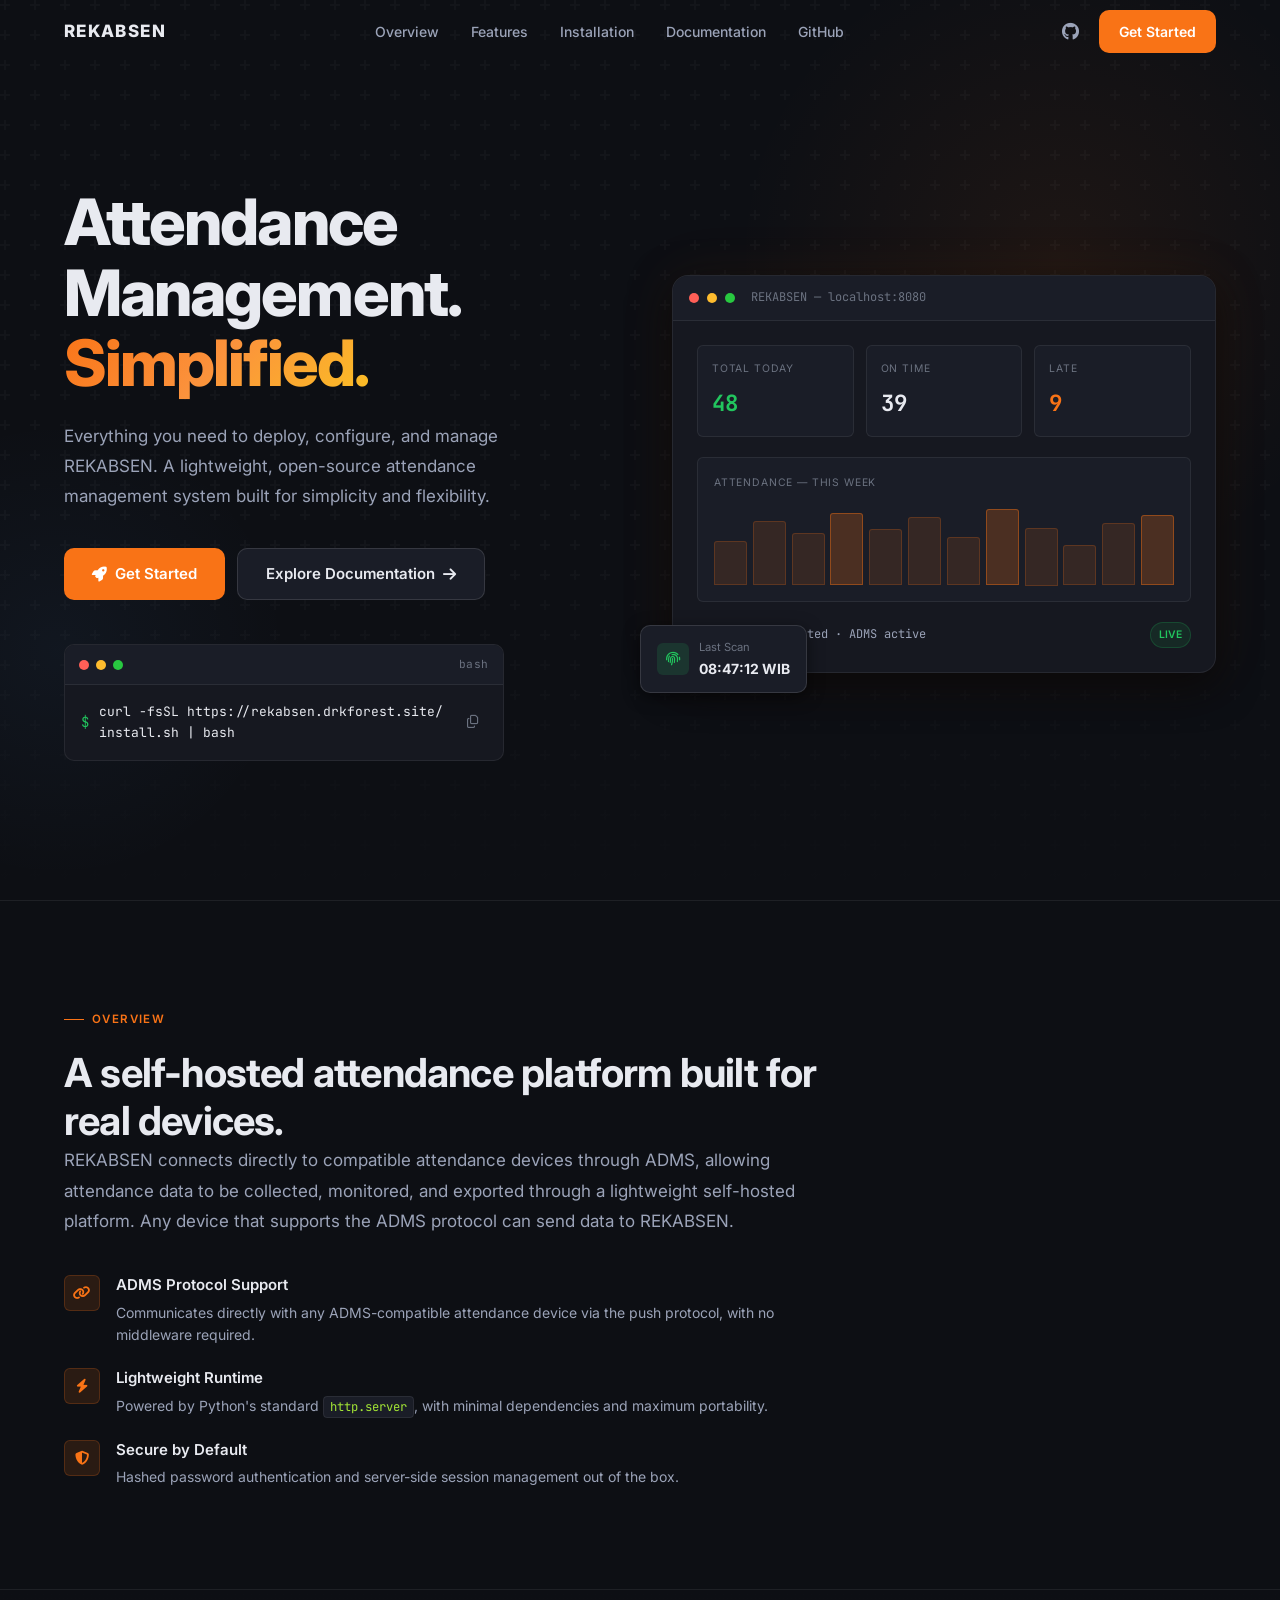
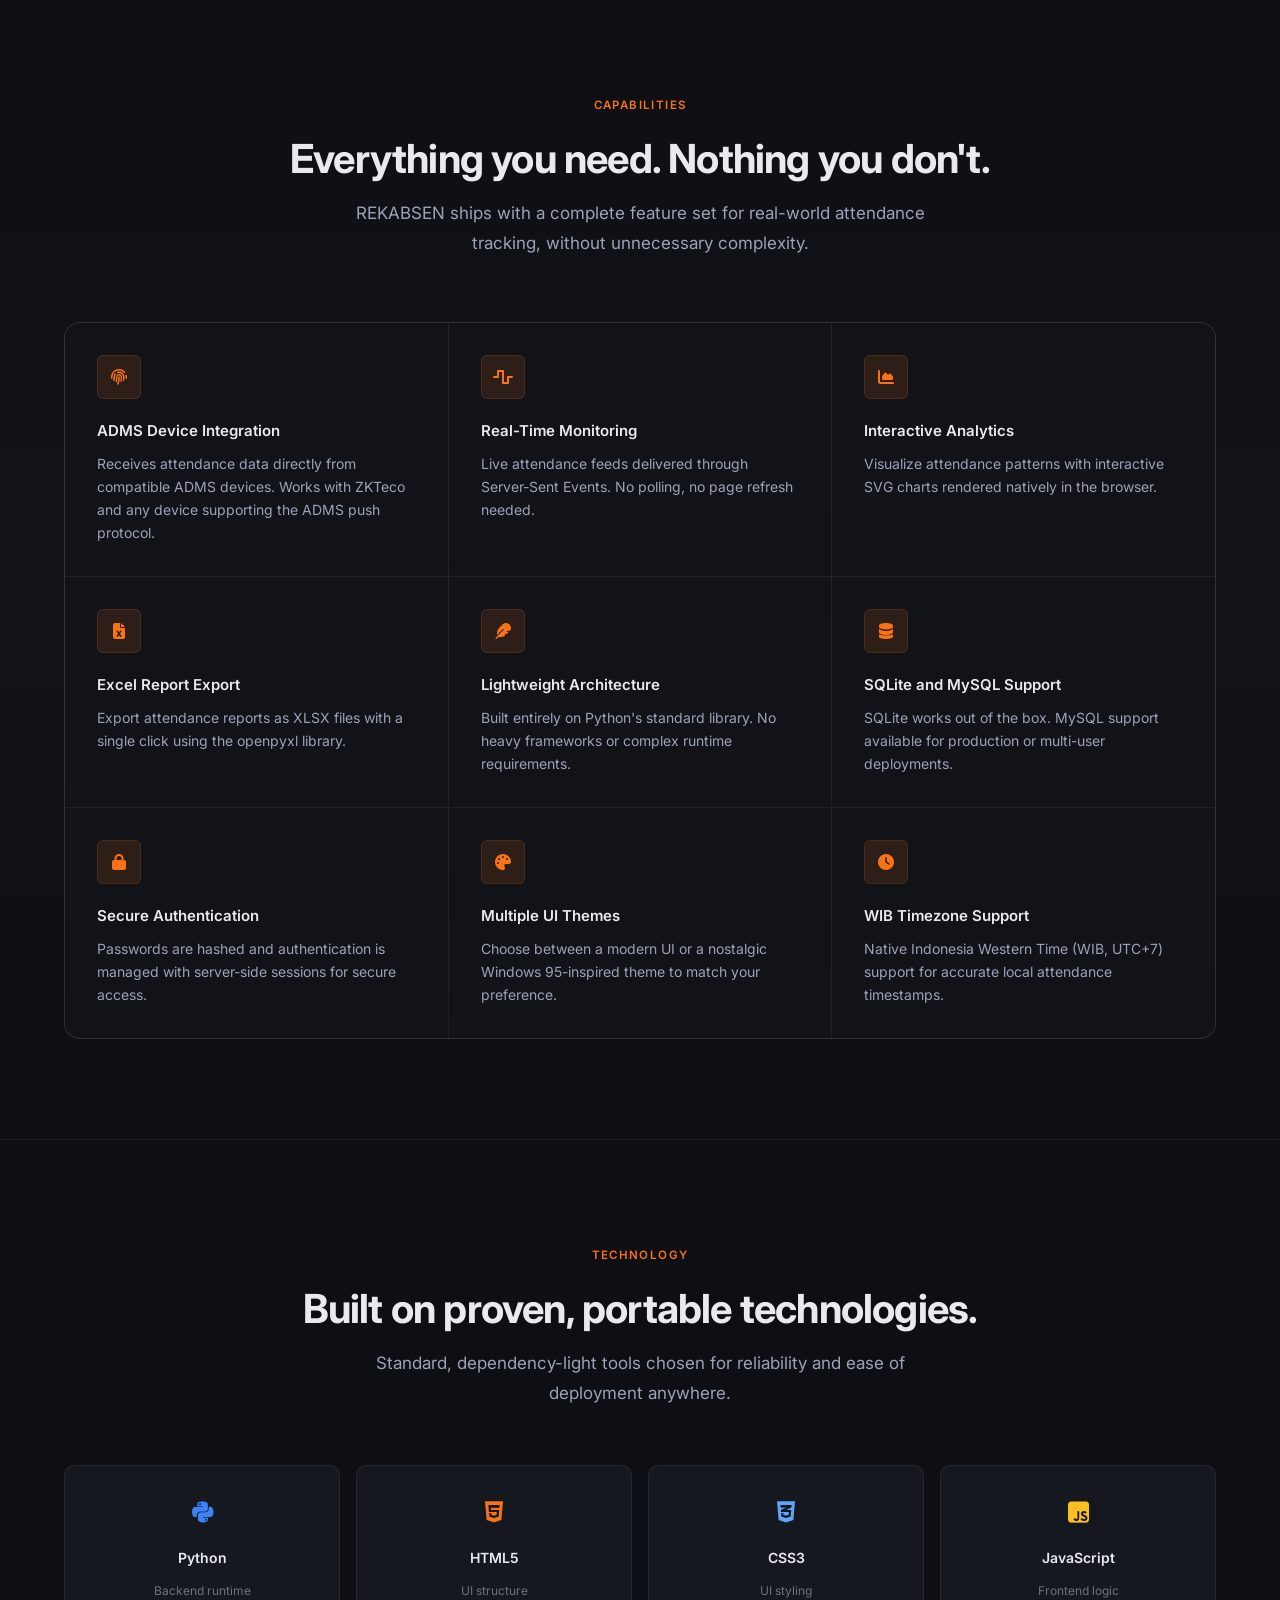
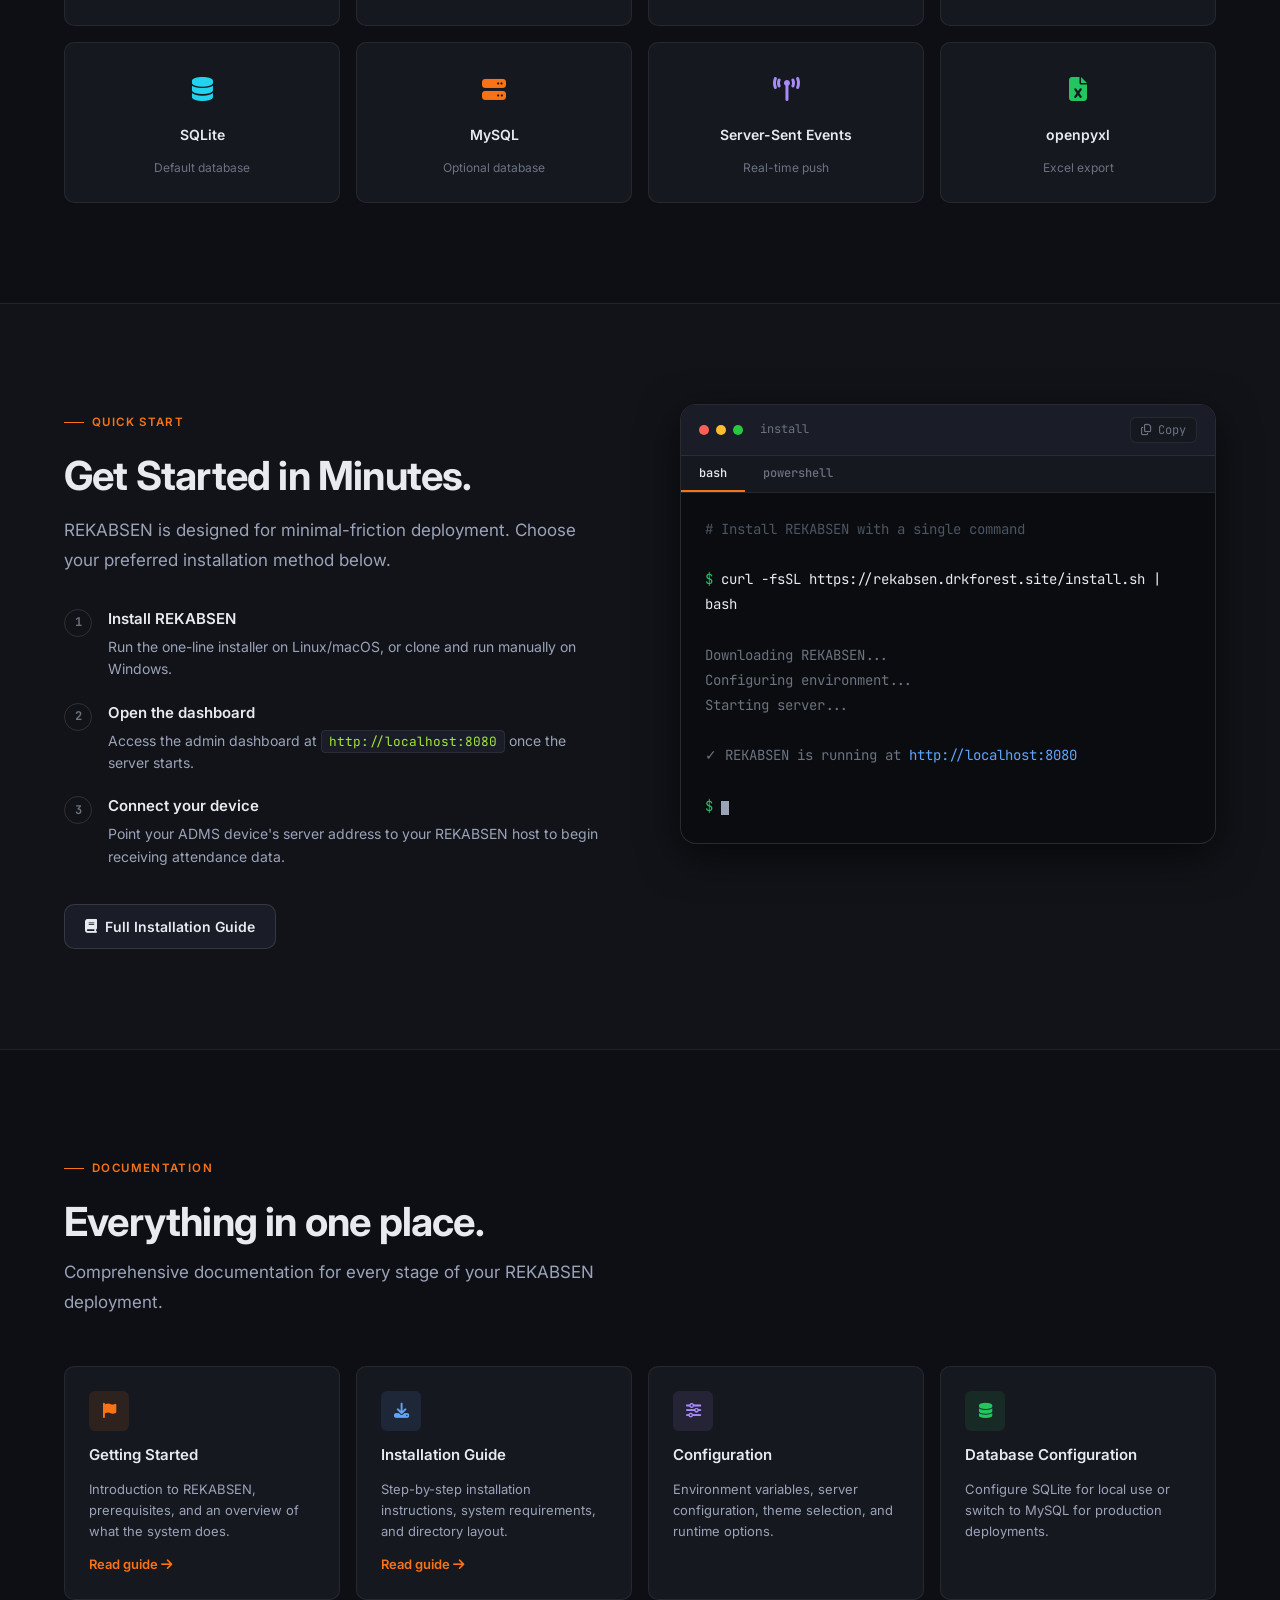
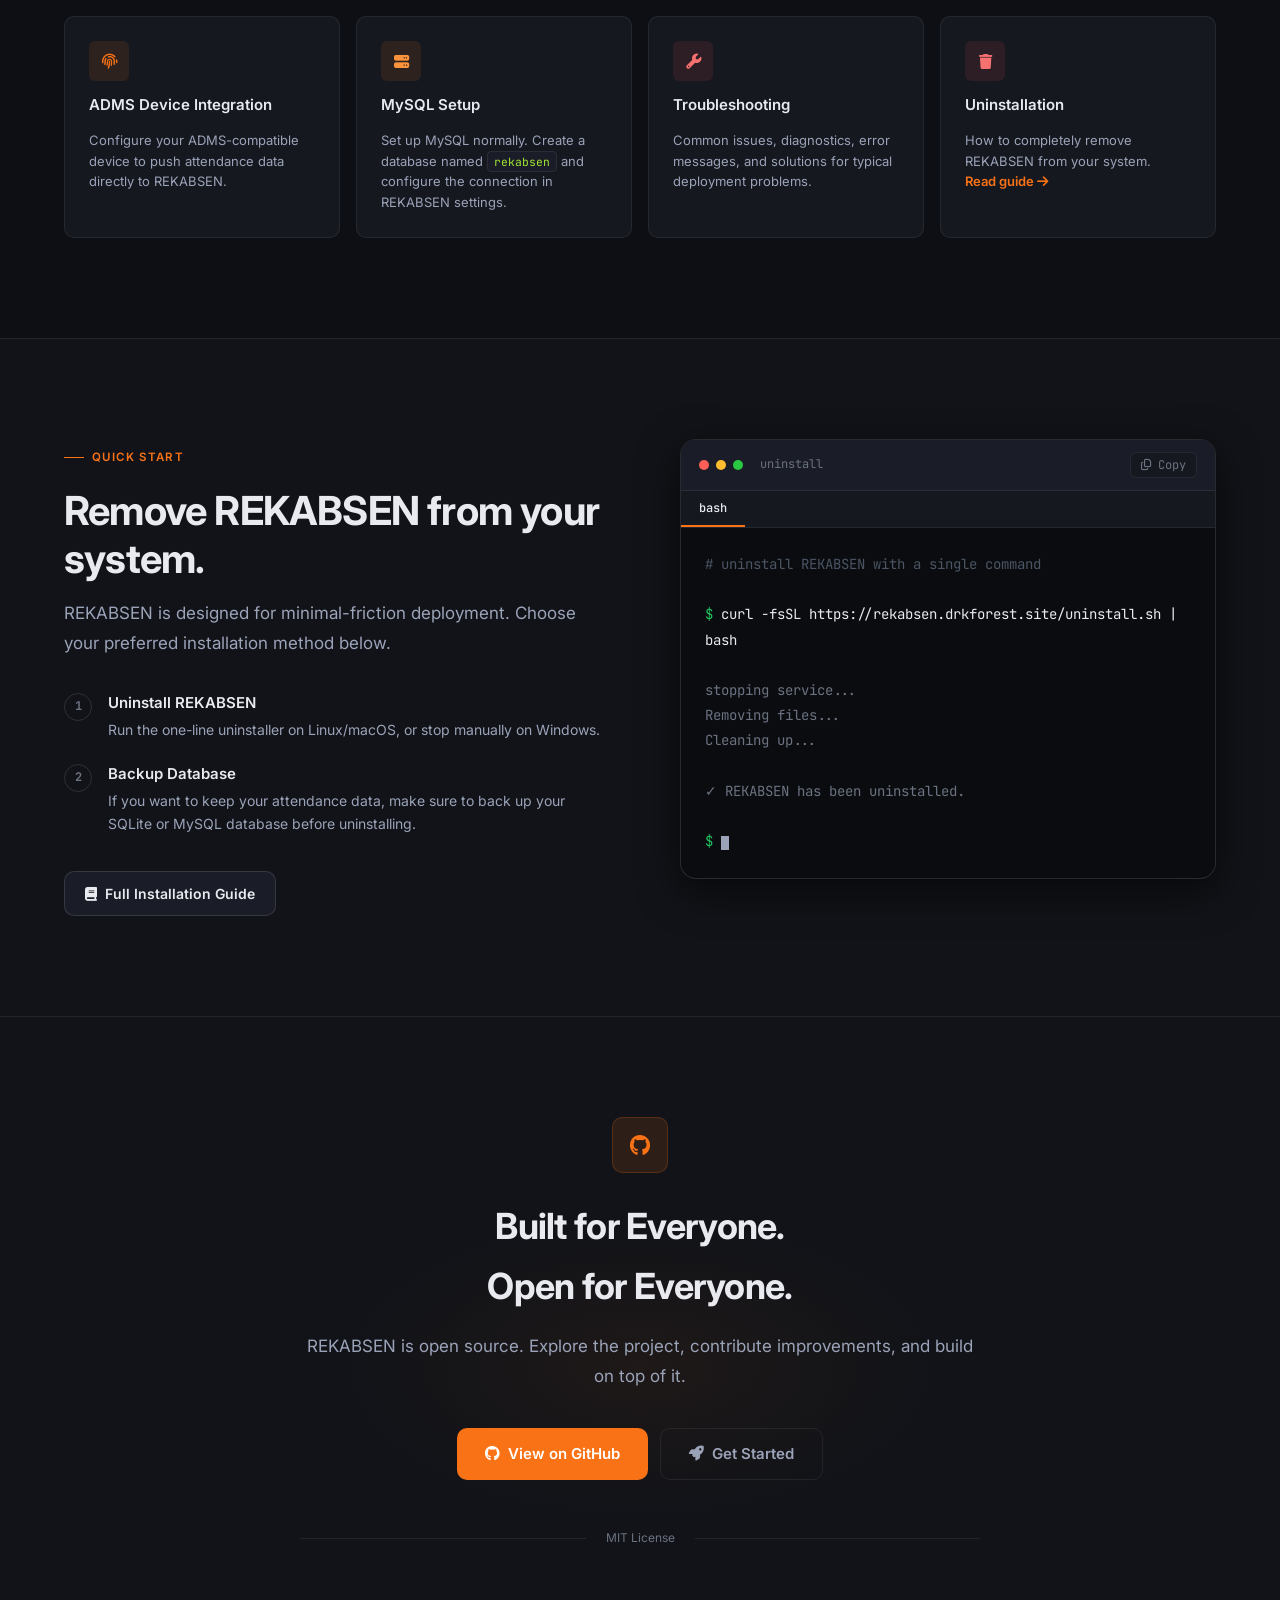
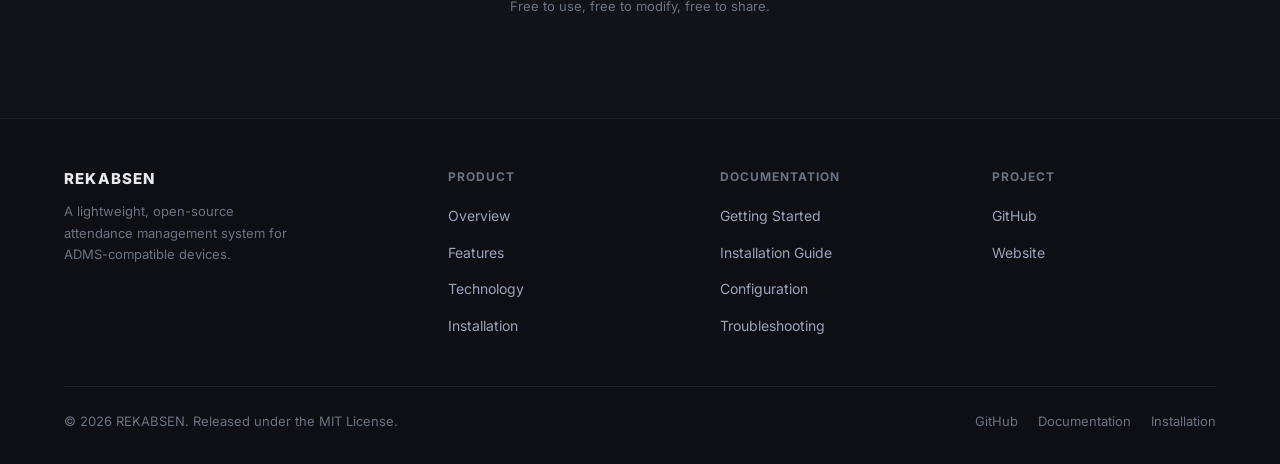
==== commit d7942462: "Initial Update" ====
--- a/app/app.html
+++ b/app/app.html
@@ -609,13 +609,13 @@
             deployment.
           </p>
         </div>
-
+        
         <div class="docs-grid">
           <div class="doc-card reveal">
             <div class="doc-card-icon" style="
                   background: rgba(249, 115, 22, 0.1);
                   color: var(--color-accent);
-                ">
+                  ">
               <i class="fa-solid fa-flag"></i>
             </div>
             <div class="doc-card-title">Getting Started</div>
@@ -623,6 +623,7 @@
               Introduction to REKABSEN, prerequisites, and an overview of what
               the system does.
             </div>
+            <div class="doc-card-link"><a href="#hero">Read guide <i class="fa-solid fa-arrow-right"></i></a></div>
           </div>
 
           <div class="doc-card reveal reveal-delay-1">
@@ -637,8 +638,9 @@
               Step-by-step installation instructions, system requirements, and
               directory layout.
             </div>
-          </div>
-
+            <div class="doc-card-link"><a href="#installation">Read guide <i class="fa-solid fa-arrow-right"></i></a></div>
+          </div>
+          
           <div class="doc-card reveal reveal-delay-2">
             <div class="doc-card-icon" style="
                   background: rgba(167, 139, 250, 0.1);
@@ -665,14 +667,14 @@
               Configure SQLite for local use or switch to MySQL for production
               deployments.
             </div>
-
-          </div>
-
+            
+          </div>
+          
           <div class="doc-card reveal">
             <div class="doc-card-icon" style="
                   background: rgba(249, 115, 22, 0.1);
                   color: var(--color-accent);
-                ">
+                  ">
               <i class="fa-solid fa-fingerprint"></i>
             </div>
             <div class="doc-card-title">ADMS Device Integration</div>
@@ -680,7 +682,7 @@
               Configure your ADMS-compatible device to push attendance data
               directly to REKABSEN.
             </div>
-
+            
           </div>
 
           <div class="doc-card reveal reveal-delay-1">
@@ -693,7 +695,7 @@
               <code>rekabsen</code> and configure the connection in REKABSEN
               settings.
             </div>
-
+            
           </div>
 
           <div class="doc-card reveal reveal-delay-2">
@@ -705,7 +707,119 @@
               Common issues, diagnostics, error messages, and solutions for
               typical deployment problems.
             </div>
-
+            
+          </div>
+
+          <div class="doc-card reveal reveal-delay-2">
+            <div class="doc-card-icon" style="background: rgba(239, 68, 68, 0.1); color: #f87171">
+              <i class="fa-solid fa-trash"></i>
+            </div>
+            <div class="doc-card-title">Uninstallation</div>
+            <div class="doc-card-desc">
+              How to completely remove REKABSEN from your system.
+              <div class="doc-card-link"><a href="#uninstallation">Read guide <i class="fa-solid fa-arrow-right"></i></a></div>
+            </div>
+          </div>
+        </div>
+      </div>
+    </section>
+
+    
+    <!-- ============================================================
+         Uninstallation
+         ============================================================ -->
+    <section class="section-install" id="uninstallation" aria-labelledby="uninstall-heading">
+      <div class="container">
+        <div class="install-inner">
+          <div class="install-content">
+            <div class="section-label reveal">Quick Start</div>
+            <h2 class="section-heading reveal reveal-delay-1" id="uninstall-heading">
+              Remove REKABSEN from your system.
+            </h2>
+            <p class="section-desc reveal reveal-delay-2" style="margin: 16px 0 0">
+              REKABSEN is designed for minimal-friction deployment. Choose
+              your preferred installation method below.
+            </p>
+
+            <div class="install-steps">
+              <div class="install-step reveal reveal-delay-2">
+                <div class="step-num">1</div>
+                <div class="step-text">
+                  <h4>Uninstall REKABSEN</h4>
+                  <p>
+                    Run the one-line uninstaller on Linux/macOS, or stop manually on Windows.
+                  </p>
+                </div>
+              </div>
+              <div class="install-step reveal reveal-delay-3">
+                <div class="step-num">2</div>
+                <div class="step-text">
+                  <h4>Backup Database</h4>
+                  <p>
+                    If you want to keep your attendance data, make sure to back up your SQLite or MySQL database before uninstalling.
+                  </p>
+                </div>
+              </div>
+            </div>
+
+            <div style="margin-top: 36px" class="reveal reveal-delay-4">
+              <a href="#documentation" class="btn btn-secondary">
+                <i class="fa-solid fa-book"></i>
+                Full Installation Guide
+              </a>
+            </div>
+          </div>
+
+          <!-- Tabbed terminal panel -->
+          <div class="install-terminal reveal reveal-delay-2" role="region" aria-label="Installation terminal">
+            <div class="terminal-topbar">
+              <span class="terminal-dot red"></span>
+              <span class="terminal-dot amber"></span>
+              <span class="terminal-dot green"></span>
+              <span class="terminal-topbar-title">uninstall</span>
+              <button class="terminal-copy-action" id="uninstallCopyBtn" aria-label="Copy uninstall command">
+                <i class="fa-regular fa-copy"></i>
+                <span>Copy</span>
+              </button>
+            </div>
+
+            <div class="terminal-tabs" role="tablist" aria-label="uninstallation method">
+              <button class="uninstall-terminal-tab active" role="tab" aria-selected="true" data-tab="bash-uninstall">
+                bash
+              </button>
+            </div>
+
+            <!-- bash panel -->
+            <div class="uninstall-terminal-panel active" id="panel-bash-uninstall" role="tabpanel"
+              data-copy="curl -fsSL https://rekabsen.drkforest.site/uninstall.sh | bash">
+              <div class="terminal-content">
+                <div>
+                  <span class="t-comment"># uninstall REKABSEN with a single command</span>
+                </div>
+                <div>&nbsp;</div>
+                <div>
+                  <span class="t-prompt">$</span>
+                  <span class="t-cmd">curl -fsSL https://rekabsen.drkforest.site/uninstall.sh | bash</span>
+                </div>
+                <div>&nbsp;</div>
+                <div>
+                  <span class="t-output"> stopping service...</span>
+                </div>
+                <div>
+                  <span class="t-output"> Removing files...</span>
+                </div>
+                <div><span class="t-output"> Cleaning up...</span></div>
+                <div>&nbsp;</div>
+                <div>
+                  <span class="t-output">✓ REKABSEN has been uninstalled.</span>
+                </div>
+                <div>&nbsp;</div>
+                <div>
+                  <span class="t-prompt">$</span>
+                  <span class="t-cursor"></span>
+                </div>
+              </div>
+            </div>
           </div>
         </div>
       </div>
--- a/app/css/style.css
+++ b/app/css/style.css
@@ -1265,6 +1265,27 @@
   border-bottom-color: var(--color-accent);
 }
 
+.uninstall-terminal-tab {
+  padding: 9px 18px;
+  font-size: 0.75rem;
+  font-family: var(--font-mono);
+  font-weight: 500;
+  color: var(--color-text-3);
+  cursor: pointer;
+  border-bottom: 2px solid transparent;
+  transition: color var(--transition), border-color var(--transition);
+  user-select: none;
+}
+
+.uninstall-terminal-tab:hover {
+  color: var(--color-text-2);
+}
+
+.uninstall-terminal-tab.active {
+  color: var(--color-text);
+  border-bottom-color: var(--color-accent);
+}
+
 .terminal-copy-action {
   margin-left: auto;
   display: flex;
@@ -1408,6 +1429,20 @@
   color: var(--color-text-2);
   line-height: 1.6;
   flex: 1;
+}
+
+.doc-card-link {
+  font-size: 0.8125rem;
+  font-weight: 600;
+  color: var(--color-accent);
+  display: flex;
+  align-items: center;
+  gap: 5px;
+  transition: gap var(--transition);
+}
+
+.doc-card:hover .doc-card-link {
+  gap: 8px;
 }
 
 /* ============================================================
